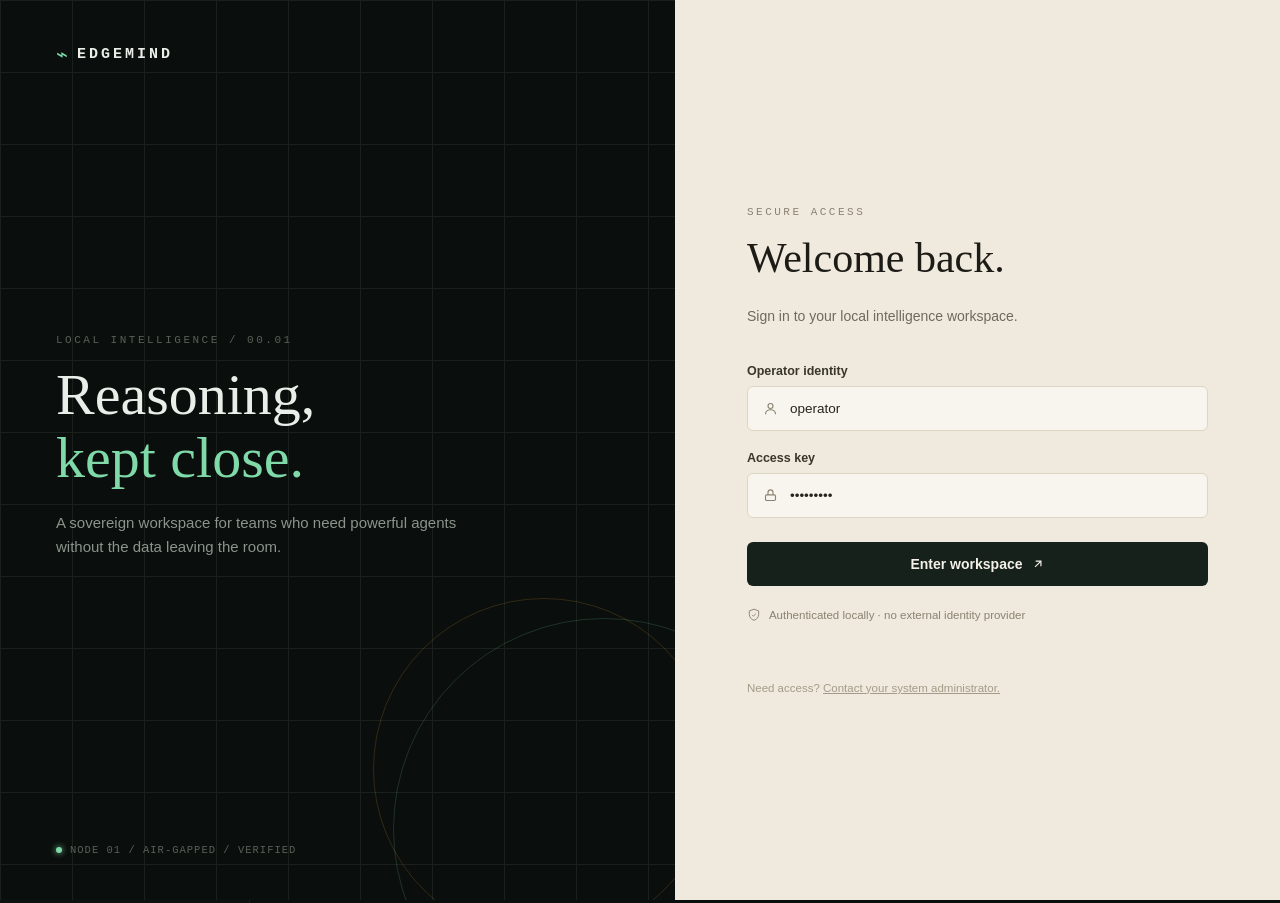
==== frontend/index.html @ 5781aacb "fix(ui): inject correct IDs and default password to fix login" ====
<!DOCTYPE html>
<html lang="en">
<head>
<meta charset="UTF-8" />
<meta name="viewport" content="width=device-width, initial-scale=1.0" />
<title>EdgeMind — Sovereign Agentic Workbench</title>
<style>
  :root{
    --bg:#0a0e0c;
    --bg-alt:#0d1210;
    --panel:#111713;
    --panel-2:#0e1310;
    --border:#212822;
    --border-soft:#1a201c;
    --text:#eaeee9;
    --text-dim:#8b958c;
    --text-faint:#586058;
    --accent:#7fd9a8;
    --accent-strong:#a8ecc4;
    --accent-wash:rgba(127,217,168,0.08);
    --accent-wash-2:rgba(127,217,168,0.14);
    --warn:#e3a53f;
    --warn-wash:rgba(227,165,63,0.10);
    --danger:#e0655a;
    --danger-wash:rgba(224,101,90,0.10);
    --radius:10px;
    --radius-sm:6px;
    --mono: ui-monospace, 'SF Mono', 'IBM Plex Mono', Menlo, Consolas, monospace;
    --serif: Georgia, 'Iowan Old Style', 'Palatino Linotype', serif;
    --sans: -apple-system, BlinkMacSystemFont, 'Segoe UI', Inter, Helvetica, Arial, sans-serif;
  }
  *{box-sizing:border-box;}
  html,body{margin:0;padding:0;background:var(--bg);color:var(--text);font-family:var(--sans);height:100%;}
  ::selection{background:var(--accent-wash-2);color:var(--accent-strong);}
  a{color:inherit;text-decoration:none;}
  button{font-family:inherit;cursor:pointer;}

  .app{display:flex;min-height:100vh;}

  /* ---------- SIDEBAR ---------- */
  .sidebar{
    width:250px;flex-shrink:0;background:var(--bg-alt);
    border-right:1px solid var(--border-soft);
    display:flex;flex-direction:column;
    padding:22px 16px;
  }
  .brand{display:flex;align-items:center;gap:9px;padding:2px 6px 22px;}
  .brand-mark{color:var(--accent);font-size:18px;line-height:1;}
  .brand-text{display:flex;flex-direction:column;}
  .brand-title{font-family:var(--mono);font-weight:600;letter-spacing:2.5px;font-size:13px;color:var(--text);}
  .brand-sub{font-family:var(--mono);font-size:9px;letter-spacing:1.5px;color:var(--text-faint);margin-top:2px;}

  .nav-group{margin-bottom:22px;}
  .nav-label{font-family:var(--mono);font-size:9.5px;letter-spacing:1.8px;color:var(--text-faint);padding:0 10px;margin-bottom:8px;}
  .nav-item{
    display:flex;align-items:center;gap:10px;padding:8px 10px;border-radius:var(--radius-sm);
    font-size:13px;color:var(--text-dim);margin-bottom:2px;border-left:2px solid transparent;
    transition:background .15s, color .15s;
  }
  .nav-item svg{width:15px;height:15px;flex-shrink:0;opacity:.85;}
  .nav-item:hover{background:var(--panel);color:var(--text);}
  .nav-item.active{background:var(--accent-wash);color:var(--accent-strong);border-left:2px solid var(--accent);}
  .nav-count{margin-left:auto;font-family:var(--mono);font-size:10px;color:var(--text-faint);background:var(--panel);padding:1px 6px;border-radius:8px;}
  .nav-item.active .nav-count{color:var(--accent);}

  .sidebar-spacer{flex:1;}

  .node-card{
    background:var(--panel);border:1px solid var(--border);border-radius:var(--radius);
    padding:12px;margin-bottom:12px;
  }
  .node-card-top{display:flex;align-items:center;justify-content:space-between;margin-bottom:6px;}
  .node-status{display:flex;align-items:center;gap:6px;font-family:var(--mono);font-size:9.5px;letter-spacing:1px;color:var(--text-dim);}
  .dot{width:6px;height:6px;border-radius:50%;background:var(--accent);box-shadow:0 0 6px var(--accent);}
  .verified-pill{font-family:var(--mono);font-size:9px;letter-spacing:1px;color:var(--accent);}
  .node-id{font-family:var(--mono);font-size:12.5px;color:var(--text);margin-bottom:2px;}
  .node-note{font-size:11px;color:var(--text-faint);}

  .user-row{display:flex;align-items:center;gap:9px;padding:6px 4px;}
  .avatar{width:28px;height:28px;border-radius:50%;background:var(--panel);border:1px solid var(--border);display:flex;align-items:center;justify-content:center;font-family:var(--mono);font-size:10.5px;color:var(--accent);flex-shrink:0;}
  .user-meta{display:flex;flex-direction:column;line-height:1.25;}
  .user-name{font-size:12.5px;color:var(--text);}
  .user-role{font-size:10.5px;color:var(--text-faint);}
  .signout{margin-left:auto;font-size:11px;color:var(--text-faint);}
  .signout:hover{color:var(--text-dim);}

  /* ---------- MAIN ---------- */
  .main{flex:1;min-width:0;display:flex;flex-direction:column;}
  .topbar{
    display:flex;align-items:center;justify-content:space-between;
    padding:16px 28px;border-bottom:1px solid var(--border-soft);
  }
  .breadcrumb{font-family:var(--mono);font-size:11px;letter-spacing:1.2px;color:var(--text-faint);}
  .breadcrumb b{color:var(--text-dim);font-weight:600;}
  .topbar-right{display:flex;align-items:center;gap:16px;}
  .pill{
    display:flex;align-items:center;gap:7px;padding:5px 11px;border-radius:20px;
    font-family:var(--mono);font-size:10.5px;letter-spacing:1px;
    background:var(--accent-wash);border:1px solid rgba(127,217,168,0.25);color:var(--accent);
  }
  .icon-btn{width:30px;height:30px;border-radius:50%;background:var(--panel);border:1px solid var(--border);display:flex;align-items:center;justify-content:center;color:var(--text-dim);}
  .icon-btn svg{width:14px;height:14px;}

  .content{padding:26px 28px 60px;flex:1;overflow-y:auto;}
  .page{display:none;}
  .page.active{display:block;animation:fadein .25s ease;}
  @keyframes fadein{from{opacity:0;transform:translateY(4px);}to{opacity:1;transform:none;}}

  .page-head{margin-bottom:22px;}
  .eyebrow{font-family:var(--mono);font-size:10px;letter-spacing:2px;color:var(--text-faint);margin-bottom:6px;}
  .page-title{font-family:var(--serif);font-size:30px;color:var(--text);font-weight:400;}
  .page-desc{color:var(--text-dim);font-size:13.5px;margin-top:6px;}

  /* Panels / cards */
  .panel{background:var(--panel);border:1px solid var(--border);border-radius:var(--radius);}
  .panel-head{display:flex;align-items:center;justify-content:between;justify-content:space-between;padding:16px 18px;border-bottom:1px solid var(--border-soft);}
  .panel-head .eyebrow{margin:0 0 3px;}
  .panel-title{font-size:14.5px;color:var(--text);font-weight:600;}
  .panel-body{padding:16px 18px;}
  .panel-action{font-family:var(--mono);font-size:10.5px;letter-spacing:.8px;color:var(--text-dim);display:flex;align-items:center;gap:5px;}
  .panel-action:hover{color:var(--accent);}

  .grid-2{display:grid;grid-template-columns:2.1fr 1fr;gap:18px;}
  .grid-3-workspace{display:grid;grid-template-columns:1fr 1fr;gap:18px;margin-top:18px;}
  .stack{display:flex;flex-direction:column;gap:18px;}

  .tag{
    font-family:var(--mono);font-size:9.5px;letter-spacing:.8px;padding:2px 7px;border-radius:4px;
    border:1px solid rgba(127,217,168,0.3);color:var(--accent);background:var(--accent-wash);
  }
  .tag.vision{border-color:rgba(227,165,63,0.35);color:var(--warn);background:var(--warn-wash);}
  .tag.muted{border-color:var(--border);color:var(--text-faint);background:transparent;}

  .row-item{display:flex;align-items:center;gap:12px;padding:11px 0;border-bottom:1px solid var(--border-soft);}
  .row-item:last-child{border-bottom:none;}
  .row-icon{width:32px;height:32px;border-radius:7px;background:var(--panel-2);border:1px solid var(--border);display:flex;align-items:center;justify-content:center;flex-shrink:0;color:var(--text-dim);}
  .row-icon svg{width:15px;height:15px;}
  .row-main{min-width:0;flex:1;}
  .row-title{font-size:13px;color:var(--text);}
  .row-sub{font-size:11px;color:var(--text-faint);margin-top:2px;}
  .row-right{display:flex;align-items:center;gap:10px;flex-shrink:0;}
  .link-arrow{color:var(--text-faint);font-size:11px;}

  .btn{
    display:inline-flex;align-items:center;gap:6px;padding:8px 14px;border-radius:var(--radius-sm);
    font-size:12.5px;border:1px solid var(--border);background:var(--panel-2);color:var(--text-dim);
  }
  .btn:hover{color:var(--text);border-color:#2c352f;}
  .btn.primary{background:var(--accent-wash);border-color:rgba(127,217,168,0.3);color:var(--accent);}
  .btn.primary:hover{background:var(--accent-wash-2);}
  .btn svg{width:13px;height:13px;}
  .btn-sm{padding:5px 9px;font-size:11px;}

  .table{width:100%;border-collapse:collapse;}
  .table th{
    text-align:left;font-family:var(--mono);font-size:9.5px;letter-spacing:1px;color:var(--text-faint);
    padding:0 12px 10px;font-weight:500;border-bottom:1px solid var(--border-soft);
  }
  .table td{padding:12px;font-size:12.5px;color:var(--text-dim);border-bottom:1px solid var(--border-soft);}
  .table tr:last-child td{border-bottom:none;}
  .table tr:hover td{background:var(--panel-2);}
  .mono{font-family:var(--mono);}
  .col-strong{color:var(--text);}

  .status-dot-row{display:flex;align-items:center;gap:6px;}
  .status-dot-row .dot{width:5px;height:5px;}
  .status-dot-row.warn .dot{background:var(--warn);box-shadow:0 0 5px var(--warn);}
  .status-dot-row.idle .dot{background:var(--text-faint);box-shadow:none;}

  .check{color:var(--accent);}
  .cross{color:var(--text-faint);}

  .metric-ring{position:relative;width:64px;height:64px;flex-shrink:0;}
  .metric-ring svg{transform:rotate(-90deg);}
  .metric-ring-label{position:absolute;inset:0;display:flex;flex-direction:column;align-items:center;justify-content:center;font-family:var(--mono);font-size:14px;color:var(--accent);}
  .metric-ring-label span{font-size:8px;color:var(--text-faint);}

  .bar{height:5px;border-radius:4px;background:var(--panel-2);overflow:hidden;flex:1;}
  .bar > div{height:100%;border-radius:4px;}
  .bar.green > div{background:var(--accent);}
  .bar.amber > div{background:var(--warn);}
  .meter-row{display:flex;align-items:center;gap:10px;font-family:var(--mono);font-size:10.5px;color:var(--text-faint);margin-bottom:9px;}
  .meter-row .bar{margin:0 4px;}
  .meter-val{width:32px;text-align:right;color:var(--text-dim);}

  .flag-box{
    display:flex;align-items:center;justify-content:space-between;background:var(--warn-wash);
    border:1px solid rgba(227,165,63,0.25);border-radius:var(--radius-sm);padding:11px 14px;margin-top:12px;
  }
  .flag-box .flag-dot{width:7px;height:7px;border-radius:50%;background:var(--warn);flex-shrink:0;}
  .flag-title{font-size:12.5px;color:var(--text);font-weight:600;}
  .flag-sub{font-size:11px;color:var(--text-faint);margin-top:2px;}

  .foot-note{display:flex;align-items:center;gap:16px;padding:12px 18px;border-top:1px solid var(--border-soft);font-family:var(--mono);font-size:10px;letter-spacing:.6px;color:var(--text-faint);}
  .foot-note .dot{width:5px;height:5px;}

  /* Tabs (Node settings) */
  .tabs{display:flex;gap:4px;background:var(--panel-2);border:1px solid var(--border);border-radius:var(--radius-sm);padding:4px;width:fit-content;margin-bottom:20px;}
  .tab-btn{padding:7px 16px;border-radius:5px;font-size:12px;color:var(--text-faint);border:none;background:transparent;font-family:var(--mono);letter-spacing:.5px;}
  .tab-btn.active{background:var(--panel);color:var(--accent);}
  .tab-panel{display:none;}
  .tab-panel.active{display:block;animation:fadein .2s ease;}

  .role-grid{display:grid;grid-template-columns:140px repeat(5,1fr);gap:0;}
  .role-grid .rh{font-family:var(--mono);font-size:9.5px;letter-spacing:1px;color:var(--text-faint);padding:10px 8px;border-bottom:1px solid var(--border-soft);}
  .role-grid .rc{padding:10px 8px;border-bottom:1px solid var(--border-soft);display:flex;align-items:center;font-size:12px;color:var(--text-dim);}
  .role-grid .rc.center{justify-content:center;}
  .role-name{color:var(--text);font-weight:600;font-size:12.5px;}
  .role-desc{font-size:10.5px;color:var(--text-faint);margin-top:2px;}

  .empty{text-align:center;padding:40px 20px;color:var(--text-faint);}
  .empty svg{width:26px;height:26px;margin-bottom:10px;opacity:.5;}
  .empty-title{font-size:13px;color:var(--text-dim);margin-bottom:4px;}
  .empty-sub{font-size:11.5px;}

  .search-box{display:flex;align-items:center;gap:8px;background:var(--panel-2);border:1px solid var(--border);border-radius:var(--radius-sm);padding:7px 11px;width:240px;}
  .search-box input{background:transparent;border:none;outline:none;color:var(--text);font-size:12px;width:100%;}
  .search-box input::placeholder{color:var(--text-faint);}
  .search-box svg{width:13px;height:13px;color:var(--text-faint);flex-shrink:0;}

  .head-actions{display:flex;align-items:center;gap:10px;}

  .chain-link{width:1px;height:14px;background:var(--border);margin:0 0 0 15px;}

  @media (max-width: 980px){
    .sidebar{display:none;}
    .grid-2{grid-template-columns:1fr;}
    .grid-3-workspace{grid-template-columns:1fr;}
    .role-grid{grid-template-columns:100px repeat(5,minmax(60px,1fr));font-size:10px;}
  }

  /* ================= LOGIN ================= */
  #login{
    position:fixed;inset:0;display:flex;z-index:100;
    background:var(--bg);
  }
  .login-left{
    flex:1.05;position:relative;overflow:hidden;
    background:
      linear-gradient(var(--border-soft) 1px, transparent 1px) 0 0/72px 72px,
      linear-gradient(90deg, var(--border-soft) 1px, transparent 1px) 0 0/72px 72px,
      var(--bg);
    display:flex;flex-direction:column;justify-content:space-between;
    padding:44px 56px;
  }
  .login-left::before{
    content:'';position:absolute;right:-140px;bottom:-140px;width:420px;height:420px;
    border:1px solid rgba(127,217,168,0.18);border-radius:50%;
  }
  .login-left::after{
    content:'';position:absolute;right:-40px;bottom:-40px;width:340px;height:340px;
    border:1px solid rgba(227,165,63,0.18);border-radius:50%;
  }
  .login-brand{display:flex;align-items:center;gap:9px;position:relative;z-index:1;}
  .login-brand .brand-mark{font-size:20px;}
  .login-brand .brand-title{font-size:15px;letter-spacing:3px;}

  .login-copy{position:relative;z-index:1;max-width:560px;}
  .login-eyebrow{font-family:var(--mono);font-size:11px;letter-spacing:2.5px;color:var(--text-faint);margin-bottom:18px;}
  .login-headline{font-family:var(--serif);font-size:58px;line-height:1.08;color:var(--text);font-weight:400;margin:0 0 22px;}
  .login-headline .accent-line{color:var(--accent);display:block;}
  .login-sub{font-size:15px;line-height:1.6;color:var(--text-dim);max-width:420px;}

  .login-foot{display:flex;align-items:center;gap:8px;font-family:var(--mono);font-size:10.5px;letter-spacing:1px;color:var(--text-faint);position:relative;z-index:1;}

  .login-right{
    flex:0.86;background:#efe9de;color:#26241e;display:flex;flex-direction:column;
    justify-content:center;padding:56px 72px;
  }
  .login-right .login-eyebrow{color:#8a8372;}
  .login-right .login-headline{color:#1c1b16;font-size:42px;margin-bottom:10px;}
  .login-right .login-sub{color:#6f6a5c;margin-bottom:36px;font-size:14px;}

  .field-label{font-size:12.5px;font-weight:600;color:#3a3729;margin-bottom:8px;}
  .field-wrap{display:flex;align-items:center;gap:10px;background:#f8f5ee;border:1px solid #ddd6c4;border-radius:6px;padding:13px 15px;margin-bottom:20px;}
  .field-wrap svg{width:15px;height:15px;color:#8a8372;flex-shrink:0;}
  .field-wrap input{border:none;background:transparent;outline:none;font-size:13.5px;color:#26241e;width:100%;font-family:var(--sans);}
  .field-wrap input::placeholder{color:#a39c88;}

  .login-btn{
    width:100%;padding:14px;border-radius:6px;background:#16211b;color:#f4f1e9;border:none;
    font-size:14px;font-weight:600;display:flex;align-items:center;justify-content:center;gap:8px;
    margin-top:4px;
  }
  .login-btn:hover{background:#1c2b22;}
  .login-btn svg{width:14px;height:14px;}

  .login-note{display:flex;align-items:center;gap:8px;font-size:11.5px;color:#8a8372;margin-top:22px;}
  .login-note svg{width:14px;height:14px;color:#8a8372;flex-shrink:0;}
  .login-help{font-size:11.5px;color:#a39c88;margin-top:60px;}
  .login-help a{text-decoration:underline;}

  @media (max-width: 900px){
    #login{flex-direction:column;overflow-y:auto;}
    .login-left,.login-right{flex:none;padding:32px 26px;}
    .login-headline{font-size:38px;}
    .login-right .login-headline{font-size:30px;}
  }
</style>
</head>
<body>

<!-- ================= LOGIN SCREEN ================= -->
<div id="login">
  <div class="login-left">
    <div class="login-brand">
      <span class="brand-mark">⌁</span>
      <div class="brand-title" style="font-family:var(--mono);font-weight:600;">EDGEMIND</div>
    </div>
    <div class="login-copy">
      <div class="login-eyebrow">LOCAL INTELLIGENCE / 00.01</div>
      <h1 class="login-headline">Reasoning,<span class="accent-line">kept close.</span></h1>
      <p class="login-sub">A sovereign workspace for teams who need powerful agents without the data leaving the room.</p>
    </div>
    <div class="login-foot"><span class="dot"></span>NODE 01 / AIR-GAPPED / VERIFIED</div>
  </div>

  <div class="login-right">
    <div class="login-eyebrow">SECURE ACCESS</div>
    <h1 class="login-headline">Welcome back.</h1>
    <p class="login-sub">Sign in to your local intelligence workspace.</p>

    <div class="field-label">Operator identity</div>
    <div class="field-wrap">
      <svg viewBox="0 0 24 24" fill="none" stroke="currentColor" stroke-width="1.8"><circle cx="12" cy="8" r="4"/><path d="M4 21c0-4 3.6-7 8-7s8 3 8 7"/></svg>
      <input id="login-username" value="operator" />
    </div>

    <div class="field-label">Access key</div>
    <div class="field-wrap">
      <svg viewBox="0 0 24 24" fill="none" stroke="currentColor" stroke-width="1.8"><rect x="4" y="11" width="16" height="9" rx="2"/><path d="M8 11V7a4 4 0 0 1 8 0v4"/></svg>
      <input type="password" id="login-password" value="kavach123" />
    </div>

    <button class="login-btn" id="enter-workspace-btn">Enter workspace <svg viewBox="0 0 24 24" fill="none" stroke="currentColor" stroke-width="2"><path d="M7 17 17 7M8 7h9v9"/></svg></button>

    <div class="login-note">
      <svg viewBox="0 0 24 24" fill="none" stroke="currentColor" stroke-width="1.6"><path d="M12 2 4 5v6c0 5 3.4 8.7 8 10 4.6-1.3 8-5 8-10V5l-8-3z"/><path d="m9 12 2 2 4-4"/></svg>
      Authenticated locally · no external identity provider
    </div>
    <div class="login-help">Need access? <a href="#">Contact your system administrator.</a></div>
  </div>
</div>

<div class="app">

  <!-- ================= SIDEBAR ================= -->
  <aside class="sidebar">
    <div class="brand">
      <span class="brand-mark">⌁</span>
      <div class="brand-text">
        <div class="brand-title">EDGEMIND</div>
        <div class="brand-sub">CONTROL CENTER</div>
      </div>
    </div>

    <div class="nav-group">
      <div class="nav-label">WORKSPACE</div>
      <div class="nav-item active" data-page="workspace">
        <svg viewBox="0 0 24 24" fill="none" stroke="currentColor" stroke-width="1.6"><path d="M13 2 3 14h8l-1 8 10-12h-8l1-8z"/></svg>
        Agent workspace
      </div>
      <div class="nav-item" data-page="knowledge">
        <svg viewBox="0 0 24 24" fill="none" stroke="currentColor" stroke-width="1.6"><path d="M4 19.5A2.5 2.5 0 0 1 6.5 17H20"/><path d="M6.5 2H20v20H6.5A2.5 2.5 0 0 1 4 19.5v-15A2.5 2.5 0 0 1 6.5 2z"/></svg>
        Knowledge library <span class="nav-count">12</span>
      </div>
      <div class="nav-item" data-page="artifacts">
        <svg viewBox="0 0 24 24" fill="none" stroke="currentColor" stroke-width="1.6"><path d="M14 2H6a2 2 0 0 0-2 2v16a2 2 0 0 0 2 2h12a2 2 0 0 0 2-2V8z"/><path d="M14 2v6h6"/></svg>
        Artifacts <span class="nav-count">3</span>
      </div>
    </div>

    <div class="nav-group">
      <div class="nav-label">SYSTEM</div>
      <div class="nav-item" data-page="audit">
        <svg viewBox="0 0 24 24" fill="none" stroke="currentColor" stroke-width="1.6"><path d="M3 12h4l2-7 4 14 2-7h6"/></svg>
        Audit trail
      </div>
      <div class="nav-item" data-page="settings">
        <svg viewBox="0 0 24 24" fill="none" stroke="currentColor" stroke-width="1.6"><circle cx="12" cy="12" r="3"/><path d="M19.4 15a1.7 1.7 0 0 0 .3 1.9l.1.1a2 2 0 1 1-2.8 2.8l-.1-.1a1.7 1.7 0 0 0-1.9-.3 1.7 1.7 0 0 0-1 1.6V21a2 2 0 1 1-4 0v-.1a1.7 1.7 0 0 0-1-1.6 1.7 1.7 0 0 0-1.9.3l-.1.1a2 2 0 1 1-2.8-2.8l.1-.1a1.7 1.7 0 0 0 .3-1.9 1.7 1.7 0 0 0-1.6-1H3a2 2 0 1 1 0-4h.1a1.7 1.7 0 0 0 1.6-1 1.7 1.7 0 0 0-.3-1.9l-.1-.1a2 2 0 1 1 2.8-2.8l.1.1a1.7 1.7 0 0 0 1.9.3H9a1.7 1.7 0 0 0 1-1.6V3a2 2 0 1 1 4 0v.1a1.7 1.7 0 0 0 1 1.6 1.7 1.7 0 0 0 1.9-.3l.1-.1a2 2 0 1 1 2.8 2.8l-.1.1a1.7 1.7 0 0 0-.3 1.9V9a1.7 1.7 0 0 0 1.6 1H21a2 2 0 1 1 0 4h-.1a1.7 1.7 0 0 0-1.6 1z"/></svg>
        Node settings
      </div>
    </div>

    <div class="sidebar-spacer"></div>

    <div class="node-card">
      <div class="node-card-top">
        <div class="node-status"><span class="dot"></span>LOCAL NODE</div>
        <span class="verified-pill">VERIFIED</span>
      </div>
      <div class="node-id">edgemind-node-01</div>
      <div class="node-note">All systems operational</div>
    </div>

    <div class="user-row">
      <div class="avatar">AR</div>
      <div class="user-meta">
        <div class="user-name">Alex Rivera</div>
        <div class="user-role">Administrator</div>
      </div>
      <a class="signout">Sign out</a>
    </div>
  </aside>

  <!-- ================= MAIN ================= -->
  <main class="main">
    <div class="topbar">
      <div class="breadcrumb">EDGEMIND / <b id="crumb">AGENT WORKSPACE</b></div>
      <div class="topbar-right">
        <div class="pill"><span class="dot"></span>SOVEREIGN NODE ONLINE</div>
        <div class="icon-btn"><svg viewBox="0 0 24 24" fill="none" stroke="currentColor" stroke-width="1.6"><path d="M3 12h4l2 8 4-16 2 8h6"/></svg></div>
      </div>
    </div>

    <div class="content">

      <!-- ============ PAGE: AGENT WORKSPACE ============ -->
      <section class="page active" id="page-workspace">
        <div class="page-head">
          <div class="eyebrow">TUESDAY / 14 MAY 2024</div>
          <div class="page-title">Good morning, Alex.</div>
          <div class="page-desc">Your local agent is ready. What should we work through?</div>
        </div>

        <div class="grid-2">
          <!-- LEFT: task + evidence + deliverables -->
          <div class="stack">
            <div class="panel">
              <div class="panel-head">
                <div>
                  <div class="eyebrow">CURRENT TASK / #EM-0248</div>
                  <div class="panel-title">Inspection report review</div>
                </div>
                <span class="tag">IN PROGRESS</span>
              </div>
              <div class="panel-body">
                <div style="display:flex;gap:10px;margin-bottom:14px;">
                  <div class="avatar">AR</div>
                  <div>
                    <div style="font-size:11px;color:var(--text-faint);margin-bottom:4px;">YOU · 09:40</div>
                    <div style="font-size:13.5px;color:var(--text-dim);line-height:1.5;">Review the scanned inspection report against the valve pressure limits in the SOP, then draft an approval note.</div>
                  </div>
                </div>
                <div style="display:flex;gap:10px;">
                  <div style="width:2px;background:var(--accent-wash-2);border-radius:2px;"></div>
                  <div style="flex:1;">
                    <div style="font-family:var(--mono);font-size:10px;letter-spacing:.5px;color:var(--text-faint);margin-bottom:6px;">EDGEMIND · 09:41 &nbsp; MISTRAL-7B / LOCAL</div>
                    <div style="font-size:13.5px;line-height:1.6;color:var(--text);">
                      I found one finding that needs attention. Valve V-204 is recorded at <b style="color:var(--warn);">18.4 bar</b>, above the SOP limit of <b style="color:var(--warn);">16 bar</b>. I'm preparing a flagged approval note with the relevant evidence attached.
                    </div>
                    <div class="flag-box">
                      <div style="display:flex;align-items:center;gap:10px;">
                        <span class="flag-dot"></span>
                        <div>
                          <div class="flag-title">Threshold exceeded</div>
                          <div class="flag-sub">V-204 · +2.4 bar over limit · high confidence</div>
                        </div>
                      </div>
                      <span class="link-arrow">Inspect ↗</span>
                    </div>
                  </div>
                </div>
              </div>
              <div class="foot-note" style="border-top:1px solid var(--border-soft);">
                <span style="color:var(--text-faint);">📎</span>
                <span style="flex:1;">Ask EdgeMind to continue this task…</span>
                <span style="color:var(--accent);">➤</span>
              </div>
            </div>

            <div class="grid-3-workspace" style="margin-top:0;">
              <div class="panel">
                <div class="panel-head">
                  <div>
                    <div class="eyebrow">EVIDENCE / RAG + VISION</div>
                    <div class="panel-title">Source citations <span style="color:var(--text-faint);font-weight:400;">4</span></div>
                  </div>
                  <span class="panel-action">+ Add source</span>
                </div>
                <div class="panel-body" style="padding-top:6px;">
                  <div class="row-item">
                    <div class="row-icon"><svg viewBox="0 0 24 24" fill="none" stroke="currentColor" stroke-width="1.6"><path d="M14 2H6a2 2 0 0 0-2 2v16a2 2 0 0 0 2 2h12a2 2 0 0 0 2-2V8z"/></svg></div>
                    <div class="row-main">
                      <div class="row-title">SOP-VALVE-042</div>
                      <div class="row-sub">Pressure limits &amp; inspection</div>
                    </div>
                    <div class="row-right"><span class="tag">RAG</span><span class="link-arrow">p.14 · 98%↗</span></div>
                  </div>
                  <div class="row-item">
                    <div class="row-icon"><svg viewBox="0 0 24 24" fill="none" stroke="currentColor" stroke-width="1.6"><path d="M14 2H6a2 2 0 0 0-2 2v16a2 2 0 0 0 2 2h12a2 2 0 0 0 2-2V8z"/></svg></div>
                    <div class="row-main">
                      <div class="row-title">INSPECT-2024-118</div>
                      <div class="row-sub">Scanned inspection report</div>
                    </div>
                    <div class="row-right"><span class="tag vision">VISION</span><span class="link-arrow">p.03 · OCR 94%↗</span></div>
                  </div>
                  <div class="row-item">
                    <div class="row-icon"><svg viewBox="0 0 24 24" fill="none" stroke="currentColor" stroke-width="1.6"><path d="M14 2H6a2 2 0 0 0-2 2v16a2 2 0 0 0 2 2h12a2 2 0 0 0 2-2V8z"/></svg></div>
                    <div class="row-main">
                      <div class="row-title">P&amp;ID-UNIT-07</div>
                      <div class="row-sub">Unit 07 process drawing</div>
                    </div>
                    <div class="row-right"><span class="tag vision">VISION</span><span class="link-arrow">sheet A-02↗</span></div>
                  </div>
                </div>
              </div>

              <div class="panel">
                <div class="panel-head">
                  <div>
                    <div class="eyebrow">DELIVERABLES</div>
                    <div class="panel-title">Artifacts <span style="color:var(--text-faint);font-weight:400;">1</span></div>
                  </div>
                  <span class="panel-action">View all</span>
                </div>
                <div class="panel-body" style="padding-top:12px;">
                  <div class="row-item" style="border:none;">
                    <div class="row-icon" style="color:var(--warn);"><svg viewBox="0 0 24 24" fill="none" stroke="currentColor" stroke-width="1.6"><path d="M14 2H6a2 2 0 0 0-2 2v16a2 2 0 0 0 2 2h12a2 2 0 0 0 2-2V8z"/><path d="M14 2v6h6"/></svg></div>
                    <div class="row-main">
                      <div class="row-title">inspection-approval-note.docx</div>
                      <div class="row-sub">DOCX · 248 KB · hash verified</div>
                    </div>
                    <div class="icon-btn"><svg viewBox="0 0 24 24" fill="none" stroke="currentColor" stroke-width="1.6"><path d="M12 3v13m0 0-4-4m4 4 4-4M5 21h14"/></svg></div>
                  </div>
                </div>
              </div>
            </div>
          </div>

          <!-- RIGHT: live trace + sovereignty + validation -->
          <div class="stack">
            <div class="panel">
              <div class="panel-head">
                <div>
                  <div class="eyebrow">LIVE EXECUTION</div>
                  <div class="panel-title">Agent trace</div>
                </div>
                <span class="pill" style="padding:3px 9px;">LIVE</span>
              </div>
              <div class="panel-body" id="trace-list"></div>
              <div class="foot-note" style="border-top:none;padding-top:0;">
                <span class="panel-action">View full trace ↗</span>
              </div>
            </div>

            <div class="panel">
              <div class="panel-head">
                <div>
                  <div class="eyebrow">SOVEREIGNTY STATUS</div>
                  <div class="panel-title">Local &amp; protected</div>
                </div>
                <svg viewBox="0 0 24 24" width="16" height="16" fill="none" stroke="var(--accent)" stroke-width="1.6"><path d="M12 2 4 5v6c0 5 3.4 8.7 8 10 4.6-1.3 8-5 8-10V5l-8-3z"/><path d="m9 12 2 2 4-4"/></svg>
              </div>
              <div class="panel-body">
                <div style="display:flex;align-items:center;gap:14px;margin-bottom:16px;">
                  <div class="metric-ring">
                    <svg width="64" height="64">
                      <circle cx="32" cy="32" r="27" stroke="var(--panel-2)" stroke-width="5" fill="none"/>
                      <circle cx="32" cy="32" r="27" stroke="var(--accent)" stroke-width="5" fill="none" stroke-dasharray="169.6" stroke-dashoffset="0" stroke-linecap="round"/>
                    </svg>
                    <div class="metric-ring-label">100<span>%</span></div>
                  </div>
                  <div>
                    <div style="font-size:13px;color:var(--text);font-weight:600;">No egress detected</div>
                    <div style="font-size:11px;color:var(--text-faint);">Last verified just now</div>
                  </div>
                </div>
                <div class="meter-row"><span style="width:56px;">CPU/RAM</span><div class="bar green"><div style="width:42%;"></div></div><span class="meter-val">42%</span></div>
                <div class="meter-row"><span style="width:56px;">VRAM</span><div class="bar amber"><div style="width:68%;"></div></div><span class="meter-val">68%</span></div>
              </div>
              <div class="foot-note">
                <span><span class="dot"></span> Firewall enforced</span>
                <span><span class="dot"></span> Model verified</span>
              </div>
            </div>

            <div class="panel">
              <div class="panel-head">
                <div>
                  <div class="eyebrow">VALIDATION ENGINE</div>
                  <div class="panel-title">Grounding report</div>
                </div>
                <span class="tag">96% SCORE</span>
              </div>
              <div class="panel-body">
                <div class="row-item"><div class="row-main row-title" style="display:flex;justify-content:space-between;">Schema check <span class="check">✓ pass</span></div></div>
                <div class="row-item"><div class="row-main row-title" style="display:flex;justify-content:space-between;">Calculation re-check <span class="check">✓ pass</span></div></div>
                <div class="row-item"><div class="row-main row-title" style="display:flex;justify-content:space-between;">Citation grounding <span class="check">✓ pass</span></div></div>
                <div class="row-item" style="border-bottom:none;"><div class="row-main row-title" style="display:flex;justify-content:space-between;">Retry count <span style="color:var(--text-faint);">0 / 3</span></div></div>
              </div>
            </div>
          </div>
        </div>
      </section>

      <!-- ============ PAGE: KNOWLEDGE LIBRARY ============ -->
      <section class="page" id="page-knowledge">
        <div class="page-head" style="display:flex;justify-content:space-between;align-items:flex-end;">
          <div>
            <div class="eyebrow">RAG INDEX / 12 DOCUMENTS</div>
            <div class="page-title">Knowledge library</div>
            <div class="page-desc">SOPs, inspection reports, and drawings indexed for retrieval — every version tracked, nothing leaves this node.</div>
          </div>
          <div class="head-actions">
            <div class="search-box"><svg viewBox="0 0 24 24" fill="none" stroke="currentColor" stroke-width="1.8"><circle cx="11" cy="11" r="7"/><path d="m21 21-4.3-4.3"/></svg><input placeholder="Search documents…"/></div>
            <button class="btn primary"><svg viewBox="0 0 24 24" fill="none" stroke="currentColor" stroke-width="1.8"><path d="M12 3v13m0 0-4-4m4 4 4-4M5 21h14"/></svg>Upload</button>
          </div>
        </div>

        <div class="panel">
          <div class="panel-body" id="knowledge-list" style="padding-top:6px;"></div>
        </div>
      </section>

      <!-- ============ PAGE: ARTIFACTS ============ -->
      <section class="page" id="page-artifacts">
        <div class="page-head">
          <div class="eyebrow">DELIVERABLES / 3 ARTIFACTS</div>
          <div class="page-title">Artifacts</div>
          <div class="page-desc">Generated files with hash-stamped integrity, ready for download or review.</div>
        </div>
        <div class="panel">
          <div class="panel-body" id="artifacts-list" style="padding-top:6px;"></div>
        </div>
      </section>

      <!-- ============ PAGE: AUDIT TRAIL ============ -->
      <section class="page" id="page-audit">
        <div class="page-head" style="display:flex;justify-content:space-between;align-items:flex-end;">
          <div>
            <div class="eyebrow">HASH-CHAINED LOG</div>
            <div class="page-title">Audit trail</div>
            <div class="page-desc">Every model call, tool call, file access, and approval — chained and verifiable.</div>
          </div>
          <span class="tag">CHAIN VERIFIED</span>
        </div>
        <div class="panel">
          <table class="table" id="audit-table">
            <thead><tr><th>TIME</th><th>ACTOR</th><th>EVENT</th><th>DETAIL</th><th>HASH</th><th></th></tr></thead>
            <tbody id="audit-body"></tbody>
          </table>
        </div>
      </section>

      <!-- ============ PAGE: NODE SETTINGS ============ -->
      <section class="page" id="page-settings">
        <div class="page-head">
          <div class="eyebrow">SYSTEM CONFIGURATION</div>
          <div class="page-title">Node settings</div>
          <div class="page-desc">Model registry, access control, and sovereignty enforcement for edgemind-node-01.</div>
        </div>

        <div class="tabs">
          <button class="tab-btn active" data-tab="registry">Model registry</button>
          <button class="tab-btn" data-tab="rbac">Security &amp; RBAC</button>
          <button class="tab-btn" data-tab="sovereignty">Sovereignty</button>
        </div>

        <div class="tab-panel active" id="tab-registry">
          <div class="panel">
            <table class="table">
              <thead><tr><th>MODEL</th><th>MODALITY</th><th>VRAM</th><th>QUANT</th><th>STATUS</th><th>HASH</th></tr></thead>
              <tbody id="registry-body"></tbody>
            </table>
          </div>
        </div>

        <div class="tab-panel" id="tab-rbac">
          <div class="panel">
            <div class="panel-body">
              <div class="role-grid">
                <div class="rh"></div><div class="rh" style="text-align:center;">VIEW</div><div class="rh" style="text-align:center;">EXECUTE TOOLS</div><div class="rh" style="text-align:center;">GENERATE ARTIFACTS</div><div class="rh" style="text-align:center;">APPROVE</div><div class="rh" style="text-align:center;">ADMIN</div>
                <div id="rbac-rows"></div>
              </div>
            </div>
          </div>
        </div>

        <div class="tab-panel" id="tab-sovereignty">
          <div class="grid-2">
            <div class="stack">
              <div class="panel">
                <div class="panel-head"><div><div class="eyebrow">NETWORK</div><div class="panel-title">Egress firewall</div></div><span class="tag">DEFAULT-DENY</span></div>
                <div class="panel-body">
                  <div class="row-item"><div class="row-main row-title" style="display:flex;justify-content:space-between;">iptables default-deny egress <span class="check">✓ enforced</span></div></div>
                  <div class="row-item"><div class="row-main row-title" style="display:flex;justify-content:space-between;">Live packet monitor (tcpdump) <span class="check">✓ running</span></div></div>
                  <div class="row-item" style="border-bottom:none;"><div class="row-main row-title" style="display:flex;justify-content:space-between;">External requests (24h) <span style="color:var(--text-dim);">0 blocked / 0 attempted</span></div></div>
                </div>
              </div>
              <div class="panel">
                <div class="panel-head"><div><div class="eyebrow">STORAGE</div><div class="panel-title">Encryption at rest</div></div></div>
                <div class="panel-body">
                  <div class="row-item"><div class="row-main row-title" style="display:flex;justify-content:space-between;">Documents &amp; artifacts (MinIO) <span class="check">✓ AES-256</span></div></div>
                  <div class="row-item" style="border-bottom:none;"><div class="row-main row-title" style="display:flex;justify-content:space-between;">Key storage <span style="color:var(--text-dim);">local, node-bound</span></div></div>
                </div>
              </div>
            </div>
            <div class="panel">
              <div class="panel-head"><div><div class="eyebrow">MODEL INTEGRITY</div><div class="panel-title">Signed manifest checks</div></div></div>
              <div class="panel-body" id="model-hash-list"></div>
            </div>
          </div>
        </div>
      </section>

    </div>
  </main>
</div>

<script src='app.js'></script>
</body>
</html>
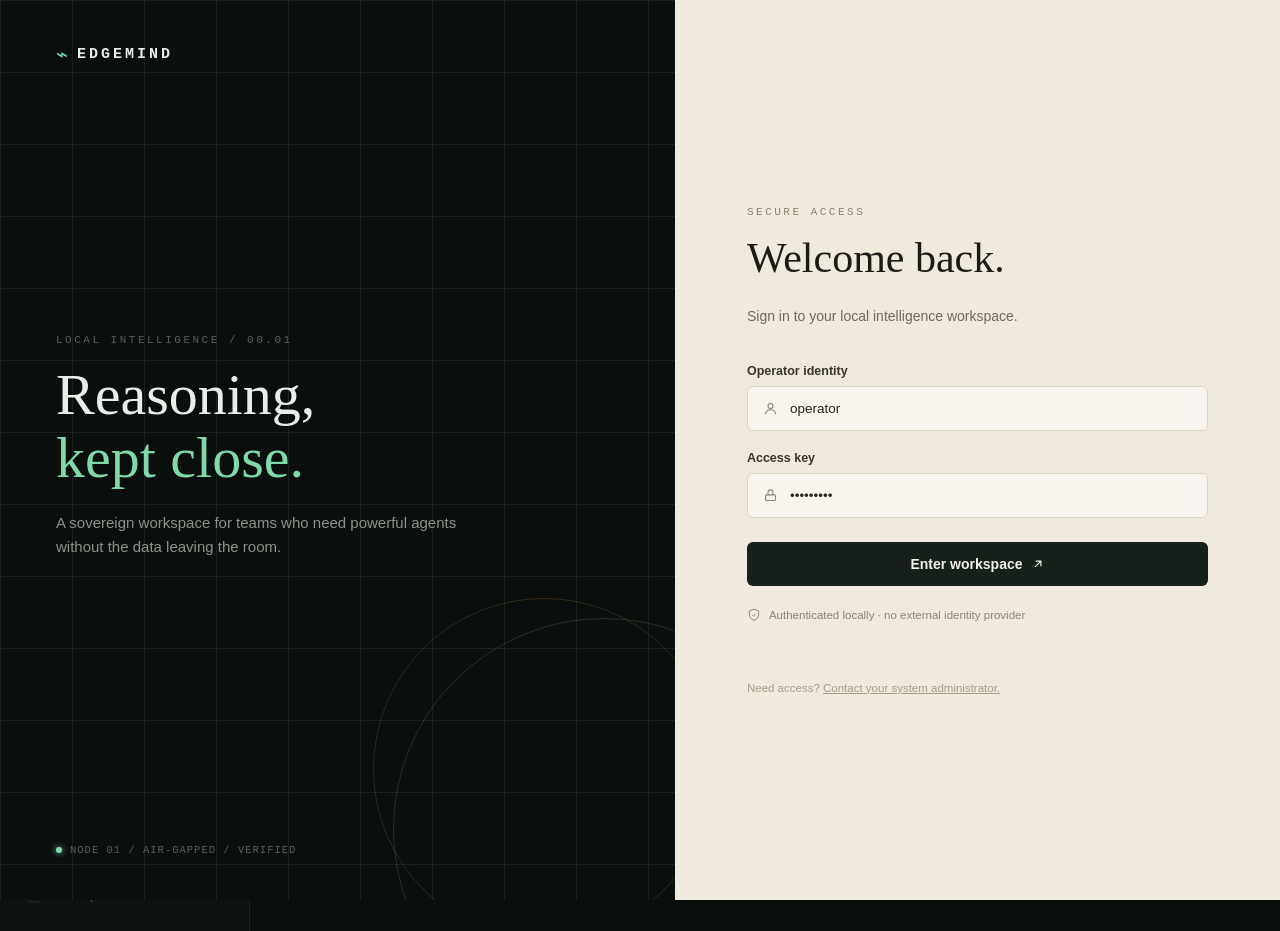
==== commit 797229b8: "feat(ui): complete real backend integration for workspace, knowledge library, artifacts, and audit" ====
--- a/frontend/index.html
+++ b/frontend/index.html
@@ -55,7 +55,7 @@
   .nav-item{
     display:flex;align-items:center;gap:10px;padding:8px 10px;border-radius:var(--radius-sm);
     font-size:13px;color:var(--text-dim);margin-bottom:2px;border-left:2px solid transparent;
-    transition:background .15s, color .15s;
+    transition:background .15s, color .15s;cursor:pointer;
   }
   .nav-item svg{width:15px;height:15px;flex-shrink:0;opacity:.85;}
   .nav-item:hover{background:var(--panel);color:var(--text);}
@@ -81,7 +81,7 @@
   .user-meta{display:flex;flex-direction:column;line-height:1.25;}
   .user-name{font-size:12.5px;color:var(--text);}
   .user-role{font-size:10.5px;color:var(--text-faint);}
-  .signout{margin-left:auto;font-size:11px;color:var(--text-faint);}
+  .signout{margin-left:auto;font-size:11px;color:var(--text-faint);cursor:pointer;}
   .signout:hover{color:var(--text-dim);}
 
   /* ---------- MAIN ---------- */
@@ -98,7 +98,8 @@
     font-family:var(--mono);font-size:10.5px;letter-spacing:1px;
     background:var(--accent-wash);border:1px solid rgba(127,217,168,0.25);color:var(--accent);
   }
-  .icon-btn{width:30px;height:30px;border-radius:50%;background:var(--panel);border:1px solid var(--border);display:flex;align-items:center;justify-content:center;color:var(--text-dim);}
+  .icon-btn{width:30px;height:30px;border-radius:50%;background:var(--panel);border:1px solid var(--border);display:flex;align-items:center;justify-content:center;color:var(--text-dim);cursor:pointer;transition:all .15s;}
+  .icon-btn:hover{color:var(--text);border-color:var(--accent);}
   .icon-btn svg{width:14px;height:14px;}
 
   .content{padding:26px 28px 60px;flex:1;overflow-y:auto;}
@@ -112,12 +113,12 @@
   .page-desc{color:var(--text-dim);font-size:13.5px;margin-top:6px;}
 
   /* Panels / cards */
-  .panel{background:var(--panel);border:1px solid var(--border);border-radius:var(--radius);}
-  .panel-head{display:flex;align-items:center;justify-content:between;justify-content:space-between;padding:16px 18px;border-bottom:1px solid var(--border-soft);}
+  .panel{background:var(--panel);border:1px solid var(--border);border-radius:var(--radius);overflow:hidden;}
+  .panel-head{display:flex;align-items:center;justify-content:space-between;padding:16px 18px;border-bottom:1px solid var(--border-soft);}
   .panel-head .eyebrow{margin:0 0 3px;}
   .panel-title{font-size:14.5px;color:var(--text);font-weight:600;}
   .panel-body{padding:16px 18px;}
-  .panel-action{font-family:var(--mono);font-size:10.5px;letter-spacing:.8px;color:var(--text-dim);display:flex;align-items:center;gap:5px;}
+  .panel-action{font-family:var(--mono);font-size:10.5px;letter-spacing:.8px;color:var(--text-dim);display:flex;align-items:center;gap:5px;cursor:pointer;}
   .panel-action:hover{color:var(--accent);}
 
   .grid-2{display:grid;grid-template-columns:2.1fr 1fr;gap:18px;}
@@ -130,6 +131,7 @@
   }
   .tag.vision{border-color:rgba(227,165,63,0.35);color:var(--warn);background:var(--warn-wash);}
   .tag.muted{border-color:var(--border);color:var(--text-faint);background:transparent;}
+  .tag.danger{border-color:rgba(224,101,90,0.35);color:var(--danger);background:var(--danger-wash);}
 
   .row-item{display:flex;align-items:center;gap:12px;padding:11px 0;border-bottom:1px solid var(--border-soft);}
   .row-item:last-child{border-bottom:none;}
@@ -196,7 +198,7 @@
 
   /* Tabs (Node settings) */
   .tabs{display:flex;gap:4px;background:var(--panel-2);border:1px solid var(--border);border-radius:var(--radius-sm);padding:4px;width:fit-content;margin-bottom:20px;}
-  .tab-btn{padding:7px 16px;border-radius:5px;font-size:12px;color:var(--text-faint);border:none;background:transparent;font-family:var(--mono);letter-spacing:.5px;}
+  .tab-btn{padding:7px 16px;border-radius:5px;font-size:12px;color:var(--text-faint);border:none;background:transparent;font-family:var(--mono);letter-spacing:.5px;cursor:pointer;}
   .tab-btn.active{background:var(--panel);color:var(--accent);}
   .tab-panel{display:none;}
   .tab-panel.active{display:block;animation:fadein .2s ease;}
@@ -208,8 +210,7 @@
   .role-name{color:var(--text);font-weight:600;font-size:12.5px;}
   .role-desc{font-size:10.5px;color:var(--text-faint);margin-top:2px;}
 
-  .empty{text-align:center;padding:40px 20px;color:var(--text-faint);}
-  .empty svg{width:26px;height:26px;margin-bottom:10px;opacity:.5;}
+  .empty{text-align:center;padding:32px 20px;color:var(--text-faint);}
   .empty-title{font-size:13px;color:var(--text-dim);margin-bottom:4px;}
   .empty-sub{font-size:11.5px;}
 
@@ -220,14 +221,16 @@
 
   .head-actions{display:flex;align-items:center;gap:10px;}
 
-  .chain-link{width:1px;height:14px;background:var(--border);margin:0 0 0 15px;}
-
-  @media (max-width: 980px){
-    .sidebar{display:none;}
-    .grid-2{grid-template-columns:1fr;}
-    .grid-3-workspace{grid-template-columns:1fr;}
-    .role-grid{grid-template-columns:100px repeat(5,minmax(60px,1fr));font-size:10px;}
-  }
+  /* Messages area */
+  .chat-stream{display:flex;flex-direction:column;gap:18px;max-height:480px;overflow-y:auto;padding-right:4px;}
+  .chat-msg{display:flex;gap:12px;}
+  .chat-msg.user .avatar{background:var(--panel-2);color:var(--accent);}
+  .chat-msg.agent .avatar{background:var(--accent-wash);color:var(--accent-strong);border-color:var(--accent);}
+  .chat-body{flex:1;min-width:0;}
+  .chat-meta{font-size:11px;color:var(--text-faint);margin-bottom:5px;font-family:var(--mono);}
+  .chat-text{font-size:13.5px;line-height:1.6;color:var(--text);white-space:pre-wrap;word-break:break-word;}
+
+  .file-badge{display:inline-flex;align-items:center;gap:6px;padding:4px 9px;border-radius:5px;background:var(--panel-2);border:1px solid var(--border);font-family:var(--mono);font-size:11px;color:var(--accent);margin-bottom:8px;}
 
   /* ================= LOGIN ================= */
   #login{
@@ -290,6 +293,10 @@
   .login-help{font-size:11.5px;color:#a39c88;margin-top:60px;}
   .login-help a{text-decoration:underline;}
 
+  /* Spinner */
+  .spinner{width:14px;height:14px;border:2px solid var(--accent-wash-2);border-top-color:var(--accent);border-radius:50%;animation:spin .6s linear infinite;display:inline-block;}
+  @keyframes spin{to{transform:rotate(360deg);}}
+
   @media (max-width: 900px){
     #login{flex-direction:column;overflow-y:auto;}
     .login-left,.login-right{flex:none;padding:32px 26px;}
@@ -362,11 +369,11 @@
       </div>
       <div class="nav-item" data-page="knowledge">
         <svg viewBox="0 0 24 24" fill="none" stroke="currentColor" stroke-width="1.6"><path d="M4 19.5A2.5 2.5 0 0 1 6.5 17H20"/><path d="M6.5 2H20v20H6.5A2.5 2.5 0 0 1 4 19.5v-15A2.5 2.5 0 0 1 6.5 2z"/></svg>
-        Knowledge library <span class="nav-count">12</span>
+        Knowledge library <span class="nav-count" id="sidebar-doc-count">0</span>
       </div>
       <div class="nav-item" data-page="artifacts">
         <svg viewBox="0 0 24 24" fill="none" stroke="currentColor" stroke-width="1.6"><path d="M14 2H6a2 2 0 0 0-2 2v16a2 2 0 0 0 2 2h12a2 2 0 0 0 2-2V8z"/><path d="M14 2v6h6"/></svg>
-        Artifacts <span class="nav-count">3</span>
+        Artifacts <span class="nav-count" id="sidebar-art-count">0</span>
       </div>
     </div>
 
@@ -390,16 +397,16 @@
         <span class="verified-pill">VERIFIED</span>
       </div>
       <div class="node-id">edgemind-node-01</div>
-      <div class="node-note">All systems operational</div>
+      <div class="node-note">Air-gapped execution ready</div>
     </div>
 
     <div class="user-row">
-      <div class="avatar">AR</div>
+      <div class="avatar" id="current-user-avatar">OP</div>
       <div class="user-meta">
-        <div class="user-name">Alex Rivera</div>
-        <div class="user-role">Administrator</div>
-      </div>
-      <a class="signout">Sign out</a>
+        <div class="user-name" id="current-user-name">Operator</div>
+        <div class="user-role" id="current-user-role">Role: operator</div>
+      </div>
+      <a class="signout" id="signout-btn">Sign out</a>
     </div>
   </aside>
 
@@ -409,7 +416,7 @@
       <div class="breadcrumb">EDGEMIND / <b id="crumb">AGENT WORKSPACE</b></div>
       <div class="topbar-right">
         <div class="pill"><span class="dot"></span>SOVEREIGN NODE ONLINE</div>
-        <div class="icon-btn"><svg viewBox="0 0 24 24" fill="none" stroke="currentColor" stroke-width="1.6"><path d="M3 12h4l2 8 4-16 2 8h6"/></svg></div>
+        <div class="icon-btn" title="Refresh data" id="refresh-all-btn"><svg viewBox="0 0 24 24" fill="none" stroke="currentColor" stroke-width="1.6"><path d="M21 12a9 9 0 0 0-9-9 9.75 9.75 0 0 0-6.74 2.74L3 8"/><path d="M3 3v5h5"/><path d="M3 12a9 9 0 0 0 9 9 9.75 9.75 0 0 0 6.74-2.74L21 16"/><path d="M16 21h5v-5"/></svg></div>
       </div>
     </div>
 
@@ -418,9 +425,9 @@
       <!-- ============ PAGE: AGENT WORKSPACE ============ -->
       <section class="page active" id="page-workspace">
         <div class="page-head">
-          <div class="eyebrow">TUESDAY / 14 MAY 2024</div>
-          <div class="page-title">Good morning, Alex.</div>
-          <div class="page-desc">Your local agent is ready. What should we work through?</div>
+          <div class="eyebrow" id="today-date-label">SOVEREIGN WORKSPACE</div>
+          <div class="page-title" id="welcome-title">Agent Workbench</div>
+          <div class="page-desc">Reasoning, multimodality &amp; artifact generation — 100% on-premise.</div>
         </div>
 
         <div class="grid-2">
@@ -429,100 +436,66 @@
             <div class="panel">
               <div class="panel-head">
                 <div>
-                  <div class="eyebrow">CURRENT TASK / #EM-0248</div>
-                  <div class="panel-title">Inspection report review</div>
-                </div>
-                <span class="tag">IN PROGRESS</span>
+                  <div class="eyebrow" id="task-id-badge">SESSION / ACTIVE</div>
+                  <div class="panel-title" id="task-status-title">Agent Execution Stream</div>
+                </div>
+                <span class="tag" id="task-status-badge">READY</span>
               </div>
               <div class="panel-body">
-                <div style="display:flex;gap:10px;margin-bottom:14px;">
-                  <div class="avatar">AR</div>
-                  <div>
-                    <div style="font-size:11px;color:var(--text-faint);margin-bottom:4px;">YOU · 09:40</div>
-                    <div style="font-size:13.5px;color:var(--text-dim);line-height:1.5;">Review the scanned inspection report against the valve pressure limits in the SOP, then draft an approval note.</div>
+                <div class="chat-stream" id="chat-messages">
+                  <div class="empty" id="chat-empty-state">
+                    <div class="empty-title">Ready for instructions</div>
+                    <div class="empty-sub">Type a task below or attach a scanned report/drawing to begin analysis.</div>
                   </div>
                 </div>
-                <div style="display:flex;gap:10px;">
-                  <div style="width:2px;background:var(--accent-wash-2);border-radius:2px;"></div>
-                  <div style="flex:1;">
-                    <div style="font-family:var(--mono);font-size:10px;letter-spacing:.5px;color:var(--text-faint);margin-bottom:6px;">EDGEMIND · 09:41 &nbsp; MISTRAL-7B / LOCAL</div>
-                    <div style="font-size:13.5px;line-height:1.6;color:var(--text);">
-                      I found one finding that needs attention. Valve V-204 is recorded at <b style="color:var(--warn);">18.4 bar</b>, above the SOP limit of <b style="color:var(--warn);">16 bar</b>. I'm preparing a flagged approval note with the relevant evidence attached.
-                    </div>
-                    <div class="flag-box">
-                      <div style="display:flex;align-items:center;gap:10px;">
-                        <span class="flag-dot"></span>
-                        <div>
-                          <div class="flag-title">Threshold exceeded</div>
-                          <div class="flag-sub">V-204 · +2.4 bar over limit · high confidence</div>
-                        </div>
-                      </div>
-                      <span class="link-arrow">Inspect ↗</span>
-                    </div>
+              </div>
+              <!-- INPUT FOOTER -->
+              <div style="border-top:1px solid var(--border-soft);padding:14px 18px;background:var(--panel-2);">
+                <div id="upload-indicator-box" style="display:none;margin-bottom:10px;">
+                  <div class="file-badge">
+                    <span>📎</span>
+                    <span id="attached-filename">file.pdf</span>
+                    <span id="remove-file-btn" style="cursor:pointer;margin-left:6px;color:var(--text-faint);">✕</span>
                   </div>
                 </div>
-              </div>
-              <div class="foot-note" style="border-top:1px solid var(--border-soft);">
-                <span style="color:var(--text-faint);">📎</span>
-                <span style="flex:1;">Ask EdgeMind to continue this task…</span>
-                <span style="color:var(--accent);">➤</span>
+                <div style="display:flex;align-items:center;gap:12px;">
+                  <input type="file" id="agent-file" style="display:none;" accept="image/*,application/pdf" />
+                  <button id="agent-upload-btn" class="icon-btn" title="Attach Document / Image / PDF" style="flex-shrink:0;">
+                    <svg viewBox="0 0 24 24" fill="none" stroke="currentColor" stroke-width="1.8"><path d="M21.44 11.05l-9.19 9.19a6 6 0 0 1-8.49-8.49l9.19-9.19a4 4 0 0 1 5.66 5.66l-9.2 9.19a2 2 0 0 1-2.83-2.83l8.49-8.48"/></svg>
+                  </button>
+                  <input id="agent-prompt" placeholder="Ask EdgeMind to analyze documents, extract tables, draft notes..." style="flex:1;background:transparent;border:none;outline:none;color:var(--text);font-size:13.5px;font-family:var(--sans);" />
+                  <button id="agent-submit" class="btn primary" style="flex-shrink:0;">
+                    <span id="btn-text">Execute</span>
+                    <svg viewBox="0 0 24 24" fill="none" stroke="currentColor" stroke-width="2"><path d="m22 2-7 20-4-9-9-4Z"/><path d="M22 2 11 13"/></svg>
+                  </button>
+                </div>
               </div>
             </div>
 
             <div class="grid-3-workspace" style="margin-top:0;">
+              <!-- Evidence Panel -->
               <div class="panel">
                 <div class="panel-head">
                   <div>
                     <div class="eyebrow">EVIDENCE / RAG + VISION</div>
-                    <div class="panel-title">Source citations <span style="color:var(--text-faint);font-weight:400;">4</span></div>
+                    <div class="panel-title">Source citations <span style="color:var(--text-faint);font-weight:400;" id="evidence-count">0</span></div>
                   </div>
-                  <span class="panel-action">+ Add source</span>
-                </div>
-                <div class="panel-body" style="padding-top:6px;">
-                  <div class="row-item">
-                    <div class="row-icon"><svg viewBox="0 0 24 24" fill="none" stroke="currentColor" stroke-width="1.6"><path d="M14 2H6a2 2 0 0 0-2 2v16a2 2 0 0 0 2 2h12a2 2 0 0 0 2-2V8z"/></svg></div>
-                    <div class="row-main">
-                      <div class="row-title">SOP-VALVE-042</div>
-                      <div class="row-sub">Pressure limits &amp; inspection</div>
-                    </div>
-                    <div class="row-right"><span class="tag">RAG</span><span class="link-arrow">p.14 · 98%↗</span></div>
-                  </div>
-                  <div class="row-item">
-                    <div class="row-icon"><svg viewBox="0 0 24 24" fill="none" stroke="currentColor" stroke-width="1.6"><path d="M14 2H6a2 2 0 0 0-2 2v16a2 2 0 0 0 2 2h12a2 2 0 0 0 2-2V8z"/></svg></div>
-                    <div class="row-main">
-                      <div class="row-title">INSPECT-2024-118</div>
-                      <div class="row-sub">Scanned inspection report</div>
-                    </div>
-                    <div class="row-right"><span class="tag vision">VISION</span><span class="link-arrow">p.03 · OCR 94%↗</span></div>
-                  </div>
-                  <div class="row-item">
-                    <div class="row-icon"><svg viewBox="0 0 24 24" fill="none" stroke="currentColor" stroke-width="1.6"><path d="M14 2H6a2 2 0 0 0-2 2v16a2 2 0 0 0 2 2h12a2 2 0 0 0 2-2V8z"/></svg></div>
-                    <div class="row-main">
-                      <div class="row-title">P&amp;ID-UNIT-07</div>
-                      <div class="row-sub">Unit 07 process drawing</div>
-                    </div>
-                    <div class="row-right"><span class="tag vision">VISION</span><span class="link-arrow">sheet A-02↗</span></div>
-                  </div>
-                </div>
-              </div>
-
+                </div>
+                <div class="panel-body" style="padding-top:6px;" id="evidence-list">
+                  <div class="empty" style="padding:20px 0;"><div class="empty-sub">No citations retrieved yet</div></div>
+                </div>
+              </div>
+
+              <!-- Deliverables Panel -->
               <div class="panel">
                 <div class="panel-head">
                   <div>
                     <div class="eyebrow">DELIVERABLES</div>
-                    <div class="panel-title">Artifacts <span style="color:var(--text-faint);font-weight:400;">1</span></div>
+                    <div class="panel-title">Generated Artifacts <span style="color:var(--text-faint);font-weight:400;" id="workspace-artifact-count">0</span></div>
                   </div>
-                  <span class="panel-action">View all</span>
-                </div>
-                <div class="panel-body" style="padding-top:12px;">
-                  <div class="row-item" style="border:none;">
-                    <div class="row-icon" style="color:var(--warn);"><svg viewBox="0 0 24 24" fill="none" stroke="currentColor" stroke-width="1.6"><path d="M14 2H6a2 2 0 0 0-2 2v16a2 2 0 0 0 2 2h12a2 2 0 0 0 2-2V8z"/><path d="M14 2v6h6"/></svg></div>
-                    <div class="row-main">
-                      <div class="row-title">inspection-approval-note.docx</div>
-                      <div class="row-sub">DOCX · 248 KB · hash verified</div>
-                    </div>
-                    <div class="icon-btn"><svg viewBox="0 0 24 24" fill="none" stroke="currentColor" stroke-width="1.6"><path d="M12 3v13m0 0-4-4m4 4 4-4M5 21h14"/></svg></div>
-                  </div>
+                </div>
+                <div class="panel-body" style="padding-top:6px;" id="workspace-artifacts-list">
+                  <div class="empty" style="padding:20px 0;"><div class="empty-sub">No artifacts produced yet</div></div>
                 </div>
               </div>
             </div>
@@ -536,11 +509,10 @@
                   <div class="eyebrow">LIVE EXECUTION</div>
                   <div class="panel-title">Agent trace</div>
                 </div>
-                <span class="pill" style="padding:3px 9px;">LIVE</span>
-              </div>
-              <div class="panel-body" id="trace-list"></div>
-              <div class="foot-note" style="border-top:none;padding-top:0;">
-                <span class="panel-action">View full trace ↗</span>
+                <span class="pill" id="trace-pill" style="padding:3px 9px;">IDLE</span>
+              </div>
+              <div class="panel-body" id="trace-list">
+                <div class="empty" style="padding:20px 0;"><div class="empty-sub">Awaiting task submission</div></div>
               </div>
             </div>
 
@@ -562,16 +534,16 @@
                     <div class="metric-ring-label">100<span>%</span></div>
                   </div>
                   <div>
-                    <div style="font-size:13px;color:var(--text);font-weight:600;">No egress detected</div>
-                    <div style="font-size:11px;color:var(--text-faint);">Last verified just now</div>
+                    <div style="font-size:13px;color:var(--text);font-weight:600;" id="egress-status-text">No egress detected</div>
+                    <div style="font-size:11px;color:var(--text-faint);">100% on-premise execution</div>
                   </div>
                 </div>
-                <div class="meter-row"><span style="width:56px;">CPU/RAM</span><div class="bar green"><div style="width:42%;"></div></div><span class="meter-val">42%</span></div>
-                <div class="meter-row"><span style="width:56px;">VRAM</span><div class="bar amber"><div style="width:68%;"></div></div><span class="meter-val">68%</span></div>
+                <div class="meter-row"><span style="width:56px;">CPU</span><div class="bar green"><div style="width:35%;"></div></div><span class="meter-val">Local</span></div>
+                <div class="meter-row"><span style="width:56px;">INFERENCE</span><div class="bar green"><div style="width:100%;"></div></div><span class="meter-val">Ollama</span></div>
               </div>
               <div class="foot-note">
-                <span><span class="dot"></span> Firewall enforced</span>
-                <span><span class="dot"></span> Model verified</span>
+                <span><span class="dot"></span> Air-gap verified</span>
+                <span><span class="dot"></span> AES-256 Storage</span>
               </div>
             </div>
 
@@ -581,13 +553,13 @@
                   <div class="eyebrow">VALIDATION ENGINE</div>
                   <div class="panel-title">Grounding report</div>
                 </div>
-                <span class="tag">96% SCORE</span>
-              </div>
-              <div class="panel-body">
-                <div class="row-item"><div class="row-main row-title" style="display:flex;justify-content:space-between;">Schema check <span class="check">✓ pass</span></div></div>
-                <div class="row-item"><div class="row-main row-title" style="display:flex;justify-content:space-between;">Calculation re-check <span class="check">✓ pass</span></div></div>
-                <div class="row-item"><div class="row-main row-title" style="display:flex;justify-content:space-between;">Citation grounding <span class="check">✓ pass</span></div></div>
-                <div class="row-item" style="border-bottom:none;"><div class="row-main row-title" style="display:flex;justify-content:space-between;">Retry count <span style="color:var(--text-faint);">0 / 3</span></div></div>
+                <span class="tag" id="grounding-score-badge">— SCORE</span>
+              </div>
+              <div class="panel-body" id="grounding-details">
+                <div class="row-item"><div class="row-main row-title" style="display:flex;justify-content:space-between;">Schema check <span class="check" id="val-schema">✓ pass</span></div></div>
+                <div class="row-item"><div class="row-main row-title" style="display:flex;justify-content:space-between;">Grounding validation <span class="check" id="val-grounding">✓ verified</span></div></div>
+                <div class="row-item"><div class="row-main row-title" style="display:flex;justify-content:space-between;">Hallucination risk <span class="check" id="val-risk">Low</span></div></div>
+                <div class="row-item" style="border-bottom:none;"><div class="row-main row-title" style="display:flex;justify-content:space-between;">Replanning retries <span style="color:var(--text-faint);" id="val-retries">0 / 3</span></div></div>
               </div>
             </div>
           </div>
@@ -598,30 +570,40 @@
       <section class="page" id="page-knowledge">
         <div class="page-head" style="display:flex;justify-content:space-between;align-items:flex-end;">
           <div>
-            <div class="eyebrow">RAG INDEX / 12 DOCUMENTS</div>
+            <div class="eyebrow" id="doc-count-eyebrow">RAG INDEX / 0 DOCUMENTS</div>
             <div class="page-title">Knowledge library</div>
-            <div class="page-desc">SOPs, inspection reports, and drawings indexed for retrieval — every version tracked, nothing leaves this node.</div>
+            <div class="page-desc">SOPs, inspection reports, and drawings indexed in Qdrant for semantic search and grounded tool actions.</div>
           </div>
           <div class="head-actions">
-            <div class="search-box"><svg viewBox="0 0 24 24" fill="none" stroke="currentColor" stroke-width="1.8"><circle cx="11" cy="11" r="7"/><path d="m21 21-4.3-4.3"/></svg><input placeholder="Search documents…"/></div>
-            <button class="btn primary"><svg viewBox="0 0 24 24" fill="none" stroke="currentColor" stroke-width="1.8"><path d="M12 3v13m0 0-4-4m4 4 4-4M5 21h14"/></svg>Upload</button>
+            <div class="search-box">
+              <svg viewBox="0 0 24 24" fill="none" stroke="currentColor" stroke-width="1.8"><circle cx="11" cy="11" r="7"/><path d="m21 21-4.3-4.3"/></svg>
+              <input id="knowledge-search" placeholder="Filter documents…"/>
+            </div>
+            <input type="file" id="knowledge-file-input" style="display:none;" />
+            <button class="btn primary" id="knowledge-upload-btn">
+              <svg viewBox="0 0 24 24" fill="none" stroke="currentColor" stroke-width="1.8"><path d="M12 3v13m0 0-4-4m4 4 4-4M5 21h14"/></svg>Upload SOP / PDF
+            </button>
           </div>
         </div>
 
         <div class="panel">
-          <div class="panel-body" id="knowledge-list" style="padding-top:6px;"></div>
+          <div class="panel-body" id="knowledge-list" style="padding-top:6px;">
+            <div class="empty"><div class="empty-title">Loading documents...</div></div>
+          </div>
         </div>
       </section>
 
       <!-- ============ PAGE: ARTIFACTS ============ -->
       <section class="page" id="page-artifacts">
         <div class="page-head">
-          <div class="eyebrow">DELIVERABLES / 3 ARTIFACTS</div>
+          <div class="eyebrow" id="artifact-count-eyebrow">DELIVERABLES / 0 ARTIFACTS</div>
           <div class="page-title">Artifacts</div>
-          <div class="page-desc">Generated files with hash-stamped integrity, ready for download or review.</div>
+          <div class="page-desc">Cryptographically hash-stamped deliverables (DOCX, XLSX, PDF) ready for direct download.</div>
         </div>
         <div class="panel">
-          <div class="panel-body" id="artifacts-list" style="padding-top:6px;"></div>
+          <div class="panel-body" id="artifacts-list" style="padding-top:6px;">
+            <div class="empty"><div class="empty-title">Loading artifacts...</div></div>
+          </div>
         </div>
       </section>
 
@@ -631,14 +613,16 @@
           <div>
             <div class="eyebrow">HASH-CHAINED LOG</div>
             <div class="page-title">Audit trail</div>
-            <div class="page-desc">Every model call, tool call, file access, and approval — chained and verifiable.</div>
-          </div>
-          <span class="tag">CHAIN VERIFIED</span>
+            <div class="page-desc">Every model call, tool execution, and document upload — cryptographically linked with SHA-256 hashes.</div>
+          </div>
+          <span class="tag" id="chain-status-tag">CHAIN VERIFIED</span>
         </div>
         <div class="panel">
           <table class="table" id="audit-table">
-            <thead><tr><th>TIME</th><th>ACTOR</th><th>EVENT</th><th>DETAIL</th><th>HASH</th><th></th></tr></thead>
-            <tbody id="audit-body"></tbody>
+            <thead><tr><th>TIME</th><th>ACTOR</th><th>EVENT</th><th>DETAIL</th><th>HASH</th><th>STATUS</th></tr></thead>
+            <tbody id="audit-body">
+              <tr><td colspan="6" style="text-align:center;color:var(--text-faint);">Loading audit trail...</td></tr>
+            </tbody>
           </table>
         </div>
       </section>
@@ -648,7 +632,7 @@
         <div class="page-head">
           <div class="eyebrow">SYSTEM CONFIGURATION</div>
           <div class="page-title">Node settings</div>
-          <div class="page-desc">Model registry, access control, and sovereignty enforcement for edgemind-node-01.</div>
+          <div class="page-desc">Local Ollama models, Role-Based Access Control matrix, and air-gap verification.</div>
         </div>
 
         <div class="tabs">
@@ -660,8 +644,12 @@
         <div class="tab-panel active" id="tab-registry">
           <div class="panel">
             <table class="table">
-              <thead><tr><th>MODEL</th><th>MODALITY</th><th>VRAM</th><th>QUANT</th><th>STATUS</th><th>HASH</th></tr></thead>
-              <tbody id="registry-body"></tbody>
+              <thead><tr><th>MODEL</th><th>MODALITY</th><th>ROLE</th><th>QUANT</th><th>STATUS</th><th>INTEGRITY</th></tr></thead>
+              <tbody id="registry-body">
+                <tr><td class="col-strong mono">qwen2.5:1.5b</td><td>Reasoning</td><td class="mono">General / RAG</td><td class="mono">Q4_K_M</td><td><span class="status-dot-row"><span class="dot"></span>active</span></td><td class="check">✓ verified</td></tr>
+                <tr><td class="col-strong mono">qwen2.5-coder:1.5b</td><td>Coding / Structuring</td><td class="mono">Artifact Generation</td><td class="mono">Q4_K_M</td><td><span class="status-dot-row"><span class="dot"></span>active</span></td><td class="check">✓ verified</td></tr>
+                <tr><td class="col-strong mono">llava</td><td>Vision &amp; Multimodal</td><td class="mono">OCR / Diagram Parser</td><td class="mono">FP16 / 4.7GB</td><td><span class="status-dot-row"><span class="dot"></span>active</span></td><td class="check">✓ verified</td></tr>
+              </tbody>
             </table>
           </div>
         </div>
@@ -670,8 +658,13 @@
           <div class="panel">
             <div class="panel-body">
               <div class="role-grid">
-                <div class="rh"></div><div class="rh" style="text-align:center;">VIEW</div><div class="rh" style="text-align:center;">EXECUTE TOOLS</div><div class="rh" style="text-align:center;">GENERATE ARTIFACTS</div><div class="rh" style="text-align:center;">APPROVE</div><div class="rh" style="text-align:center;">ADMIN</div>
-                <div id="rbac-rows"></div>
+                <div class="rh">ROLE</div><div class="rh" style="text-align:center;">VIEW</div><div class="rh" style="text-align:center;">EXECUTE AGENT</div><div class="rh" style="text-align:center;">GENERATE ARTIFACTS</div><div class="rh" style="text-align:center;">APPROVE</div><div class="rh" style="text-align:center;">ADMIN</div>
+                <div class="rc"><div><div class="role-name">Admin</div><div class="role-desc">Full system authority</div></div></div>
+                <div class="rc center"><span class="check">✓</span></div><div class="rc center"><span class="check">✓</span></div><div class="rc center"><span class="check">✓</span></div><div class="rc center"><span class="check">✓</span></div><div class="rc center"><span class="check">✓</span></div>
+                <div class="rc"><div><div class="role-name">Operator</div><div class="role-desc">Execute tasks, RAG, &amp; artifacts</div></div></div>
+                <div class="rc center"><span class="check">✓</span></div><div class="rc center"><span class="check">✓</span></div><div class="rc center"><span class="check">✓</span></div><div class="rc center"><span class="check">✓</span></div><div class="rc center"><span class="cross">–</span></div>
+                <div class="rc"><div><div class="role-name">Viewer</div><div class="role-desc">Read-only audit &amp; artifact access</div></div></div>
+                <div class="rc center"><span class="check">✓</span></div><div class="rc center"><span class="cross">–</span></div><div class="rc center"><span class="cross">–</span></div><div class="rc center"><span class="cross">–</span></div><div class="rc center"><span class="cross">–</span></div>
               </div>
             </div>
           </div>
@@ -681,24 +674,30 @@
           <div class="grid-2">
             <div class="stack">
               <div class="panel">
-                <div class="panel-head"><div><div class="eyebrow">NETWORK</div><div class="panel-title">Egress firewall</div></div><span class="tag">DEFAULT-DENY</span></div>
+                <div class="panel-head"><div><div class="eyebrow">NETWORK</div><div class="panel-title">Egress firewall</div></div><span class="tag">AIR-GAPPED</span></div>
                 <div class="panel-body">
-                  <div class="row-item"><div class="row-main row-title" style="display:flex;justify-content:space-between;">iptables default-deny egress <span class="check">✓ enforced</span></div></div>
-                  <div class="row-item"><div class="row-main row-title" style="display:flex;justify-content:space-between;">Live packet monitor (tcpdump) <span class="check">✓ running</span></div></div>
-                  <div class="row-item" style="border-bottom:none;"><div class="row-main row-title" style="display:flex;justify-content:space-between;">External requests (24h) <span style="color:var(--text-dim);">0 blocked / 0 attempted</span></div></div>
+                  <div class="row-item"><div class="row-main row-title" style="display:flex;justify-content:space-between;">Default-deny egress filter <span class="check">✓ active</span></div></div>
+                  <div class="row-item"><div class="row-main row-title" style="display:flex;justify-content:space-between;">Outbound socket monitoring <span class="check">✓ 0 egress</span></div></div>
+                  <div class="row-item" style="border-bottom:none;"><div class="row-main row-title" style="display:flex;justify-content:space-between;">External cloud calls <span style="color:var(--accent);">0 detected</span></div></div>
                 </div>
               </div>
               <div class="panel">
                 <div class="panel-head"><div><div class="eyebrow">STORAGE</div><div class="panel-title">Encryption at rest</div></div></div>
                 <div class="panel-body">
-                  <div class="row-item"><div class="row-main row-title" style="display:flex;justify-content:space-between;">Documents &amp; artifacts (MinIO) <span class="check">✓ AES-256</span></div></div>
-                  <div class="row-item" style="border-bottom:none;"><div class="row-main row-title" style="display:flex;justify-content:space-between;">Key storage <span style="color:var(--text-dim);">local, node-bound</span></div></div>
+                  <div class="row-item"><div class="row-main row-title" style="display:flex;justify-content:space-between;">Postgres + MinIO artifacts <span class="check">✓ AES-256</span></div></div>
+                  <div class="row-item" style="border-bottom:none;"><div class="row-main row-title" style="display:flex;justify-content:space-between;">Master key storage <span style="color:var(--text-dim);">local, air-gapped</span></div></div>
                 </div>
               </div>
             </div>
             <div class="panel">
-              <div class="panel-head"><div><div class="eyebrow">MODEL INTEGRITY</div><div class="panel-title">Signed manifest checks</div></div></div>
-              <div class="panel-body" id="model-hash-list"></div>
+              <div class="panel-head"><div><div class="eyebrow">LOCAL INFRASTRUCTURE</div><div class="panel-title">Container health</div></div></div>
+              <div class="panel-body">
+                <div class="row-item"><div class="row-main row-title" style="display:flex;justify-content:space-between;">edgemind-backend <span class="check">✓ healthy</span></div></div>
+                <div class="row-item"><div class="row-main row-title" style="display:flex;justify-content:space-between;">edgemind-postgres <span class="check">✓ healthy</span></div></div>
+                <div class="row-item"><div class="row-main row-title" style="display:flex;justify-content:space-between;">edgemind-qdrant <span class="check">✓ healthy</span></div></div>
+                <div class="row-item"><div class="row-main row-title" style="display:flex;justify-content:space-between;">edgemind-ollama <span class="check">✓ healthy</span></div></div>
+                <div class="row-item" style="border-bottom:none;"><div class="row-main row-title" style="display:flex;justify-content:space-between;">edgemind-minio <span class="check">✓ healthy</span></div></div>
+              </div>
             </div>
           </div>
         </div>
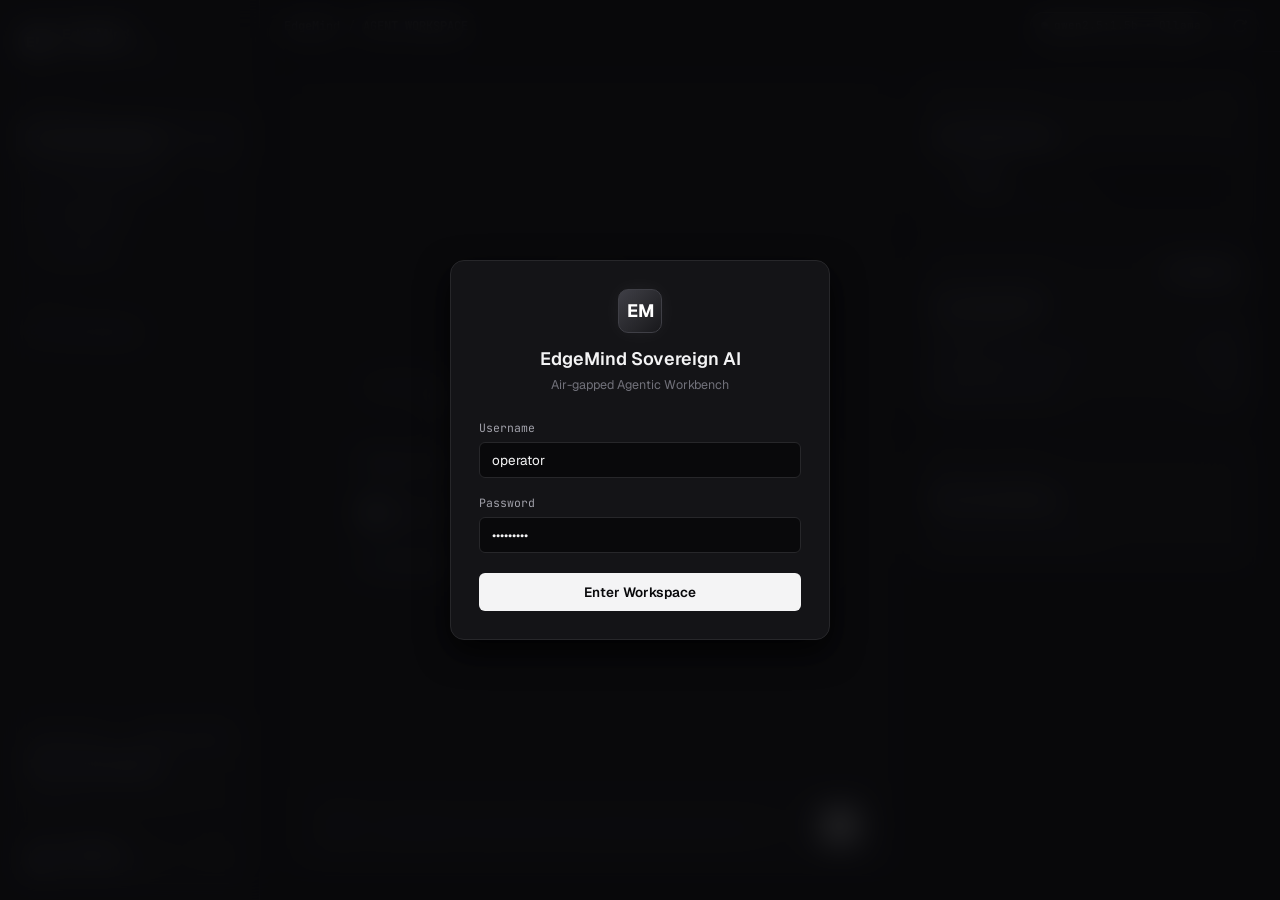
==== commit 0ed05a06: "feat(ui): assistant-ui design system integration and titanium theme overhaul" ====
--- a/frontend/index.html
+++ b/frontend/index.html
@@ -4,701 +4,1406 @@
 <meta charset="UTF-8" />
 <meta name="viewport" content="width=device-width, initial-scale=1.0" />
 <title>EdgeMind — Sovereign Agentic Workbench</title>
+<link rel="preconnect" href="https://fonts.googleapis.com">
+<link rel="preconnect" href="https://fonts.gstatic.com" crossorigin>
+<link href="https://fonts.googleapis.com/css2?family=Geist:wght@300;400;500;600;700&family=JetBrains+Mono:wght@400;500;600&display=swap" rel="stylesheet">
 <style>
-  :root{
-    --bg:#0a0e0c;
-    --bg-alt:#0d1210;
-    --panel:#111713;
-    --panel-2:#0e1310;
-    --border:#212822;
-    --border-soft:#1a201c;
-    --text:#eaeee9;
-    --text-dim:#8b958c;
-    --text-faint:#586058;
-    --accent:#7fd9a8;
-    --accent-strong:#a8ecc4;
-    --accent-wash:rgba(127,217,168,0.08);
-    --accent-wash-2:rgba(127,217,168,0.14);
-    --warn:#e3a53f;
-    --warn-wash:rgba(227,165,63,0.10);
-    --danger:#e0655a;
-    --danger-wash:rgba(224,101,90,0.10);
-    --radius:10px;
-    --radius-sm:6px;
-    --mono: ui-monospace, 'SF Mono', 'IBM Plex Mono', Menlo, Consolas, monospace;
-    --serif: Georgia, 'Iowan Old Style', 'Palatino Linotype', serif;
-    --sans: -apple-system, BlinkMacSystemFont, 'Segoe UI', Inter, Helvetica, Arial, sans-serif;
-  }
-  *{box-sizing:border-box;}
-  html,body{margin:0;padding:0;background:var(--bg);color:var(--text);font-family:var(--sans);height:100%;}
-  ::selection{background:var(--accent-wash-2);color:var(--accent-strong);}
-  a{color:inherit;text-decoration:none;}
-  button{font-family:inherit;cursor:pointer;}
-
-  .app{display:flex;min-height:100vh;}
-
-  /* ---------- SIDEBAR ---------- */
-  .sidebar{
-    width:250px;flex-shrink:0;background:var(--bg-alt);
-    border-right:1px solid var(--border-soft);
-    display:flex;flex-direction:column;
-    padding:22px 16px;
-  }
-  .brand{display:flex;align-items:center;gap:9px;padding:2px 6px 22px;}
-  .brand-mark{color:var(--accent);font-size:18px;line-height:1;}
-  .brand-text{display:flex;flex-direction:column;}
-  .brand-title{font-family:var(--mono);font-weight:600;letter-spacing:2.5px;font-size:13px;color:var(--text);}
-  .brand-sub{font-family:var(--mono);font-size:9px;letter-spacing:1.5px;color:var(--text-faint);margin-top:2px;}
-
-  .nav-group{margin-bottom:22px;}
-  .nav-label{font-family:var(--mono);font-size:9.5px;letter-spacing:1.8px;color:var(--text-faint);padding:0 10px;margin-bottom:8px;}
-  .nav-item{
-    display:flex;align-items:center;gap:10px;padding:8px 10px;border-radius:var(--radius-sm);
-    font-size:13px;color:var(--text-dim);margin-bottom:2px;border-left:2px solid transparent;
-    transition:background .15s, color .15s;cursor:pointer;
-  }
-  .nav-item svg{width:15px;height:15px;flex-shrink:0;opacity:.85;}
-  .nav-item:hover{background:var(--panel);color:var(--text);}
-  .nav-item.active{background:var(--accent-wash);color:var(--accent-strong);border-left:2px solid var(--accent);}
-  .nav-count{margin-left:auto;font-family:var(--mono);font-size:10px;color:var(--text-faint);background:var(--panel);padding:1px 6px;border-radius:8px;}
-  .nav-item.active .nav-count{color:var(--accent);}
-
-  .sidebar-spacer{flex:1;}
-
-  .node-card{
-    background:var(--panel);border:1px solid var(--border);border-radius:var(--radius);
-    padding:12px;margin-bottom:12px;
-  }
-  .node-card-top{display:flex;align-items:center;justify-content:space-between;margin-bottom:6px;}
-  .node-status{display:flex;align-items:center;gap:6px;font-family:var(--mono);font-size:9.5px;letter-spacing:1px;color:var(--text-dim);}
-  .dot{width:6px;height:6px;border-radius:50%;background:var(--accent);box-shadow:0 0 6px var(--accent);}
-  .verified-pill{font-family:var(--mono);font-size:9px;letter-spacing:1px;color:var(--accent);}
-  .node-id{font-family:var(--mono);font-size:12.5px;color:var(--text);margin-bottom:2px;}
-  .node-note{font-size:11px;color:var(--text-faint);}
-
-  .user-row{display:flex;align-items:center;gap:9px;padding:6px 4px;}
-  .avatar{width:28px;height:28px;border-radius:50%;background:var(--panel);border:1px solid var(--border);display:flex;align-items:center;justify-content:center;font-family:var(--mono);font-size:10.5px;color:var(--accent);flex-shrink:0;}
-  .user-meta{display:flex;flex-direction:column;line-height:1.25;}
-  .user-name{font-size:12.5px;color:var(--text);}
-  .user-role{font-size:10.5px;color:var(--text-faint);}
-  .signout{margin-left:auto;font-size:11px;color:var(--text-faint);cursor:pointer;}
-  .signout:hover{color:var(--text-dim);}
-
-  /* ---------- MAIN ---------- */
-  .main{flex:1;min-width:0;display:flex;flex-direction:column;}
-  .topbar{
-    display:flex;align-items:center;justify-content:space-between;
-    padding:16px 28px;border-bottom:1px solid var(--border-soft);
-  }
-  .breadcrumb{font-family:var(--mono);font-size:11px;letter-spacing:1.2px;color:var(--text-faint);}
-  .breadcrumb b{color:var(--text-dim);font-weight:600;}
-  .topbar-right{display:flex;align-items:center;gap:16px;}
-  .pill{
-    display:flex;align-items:center;gap:7px;padding:5px 11px;border-radius:20px;
-    font-family:var(--mono);font-size:10.5px;letter-spacing:1px;
-    background:var(--accent-wash);border:1px solid rgba(127,217,168,0.25);color:var(--accent);
-  }
-  .icon-btn{width:30px;height:30px;border-radius:50%;background:var(--panel);border:1px solid var(--border);display:flex;align-items:center;justify-content:center;color:var(--text-dim);cursor:pointer;transition:all .15s;}
-  .icon-btn:hover{color:var(--text);border-color:var(--accent);}
-  .icon-btn svg{width:14px;height:14px;}
-
-  .content{padding:26px 28px 60px;flex:1;overflow-y:auto;}
-  .page{display:none;}
-  .page.active{display:block;animation:fadein .25s ease;}
-  @keyframes fadein{from{opacity:0;transform:translateY(4px);}to{opacity:1;transform:none;}}
-
-  .page-head{margin-bottom:22px;}
-  .eyebrow{font-family:var(--mono);font-size:10px;letter-spacing:2px;color:var(--text-faint);margin-bottom:6px;}
-  .page-title{font-family:var(--serif);font-size:30px;color:var(--text);font-weight:400;}
-  .page-desc{color:var(--text-dim);font-size:13.5px;margin-top:6px;}
-
-  /* Panels / cards */
-  .panel{background:var(--panel);border:1px solid var(--border);border-radius:var(--radius);overflow:hidden;}
-  .panel-head{display:flex;align-items:center;justify-content:space-between;padding:16px 18px;border-bottom:1px solid var(--border-soft);}
-  .panel-head .eyebrow{margin:0 0 3px;}
-  .panel-title{font-size:14.5px;color:var(--text);font-weight:600;}
-  .panel-body{padding:16px 18px;}
-  .panel-action{font-family:var(--mono);font-size:10.5px;letter-spacing:.8px;color:var(--text-dim);display:flex;align-items:center;gap:5px;cursor:pointer;}
-  .panel-action:hover{color:var(--accent);}
-
-  .grid-2{display:grid;grid-template-columns:2.1fr 1fr;gap:18px;}
-  .grid-3-workspace{display:grid;grid-template-columns:1fr 1fr;gap:18px;margin-top:18px;}
-  .stack{display:flex;flex-direction:column;gap:18px;}
-
-  .tag{
-    font-family:var(--mono);font-size:9.5px;letter-spacing:.8px;padding:2px 7px;border-radius:4px;
-    border:1px solid rgba(127,217,168,0.3);color:var(--accent);background:var(--accent-wash);
-  }
-  .tag.vision{border-color:rgba(227,165,63,0.35);color:var(--warn);background:var(--warn-wash);}
-  .tag.muted{border-color:var(--border);color:var(--text-faint);background:transparent;}
-  .tag.danger{border-color:rgba(224,101,90,0.35);color:var(--danger);background:var(--danger-wash);}
-
-  .row-item{display:flex;align-items:center;gap:12px;padding:11px 0;border-bottom:1px solid var(--border-soft);}
-  .row-item:last-child{border-bottom:none;}
-  .row-icon{width:32px;height:32px;border-radius:7px;background:var(--panel-2);border:1px solid var(--border);display:flex;align-items:center;justify-content:center;flex-shrink:0;color:var(--text-dim);}
-  .row-icon svg{width:15px;height:15px;}
-  .row-main{min-width:0;flex:1;}
-  .row-title{font-size:13px;color:var(--text);}
-  .row-sub{font-size:11px;color:var(--text-faint);margin-top:2px;}
-  .row-right{display:flex;align-items:center;gap:10px;flex-shrink:0;}
-  .link-arrow{color:var(--text-faint);font-size:11px;}
-
-  .btn{
-    display:inline-flex;align-items:center;gap:6px;padding:8px 14px;border-radius:var(--radius-sm);
-    font-size:12.5px;border:1px solid var(--border);background:var(--panel-2);color:var(--text-dim);
-  }
-  .btn:hover{color:var(--text);border-color:#2c352f;}
-  .btn.primary{background:var(--accent-wash);border-color:rgba(127,217,168,0.3);color:var(--accent);}
-  .btn.primary:hover{background:var(--accent-wash-2);}
-  .btn svg{width:13px;height:13px;}
-  .btn-sm{padding:5px 9px;font-size:11px;}
-
-  .table{width:100%;border-collapse:collapse;}
-  .table th{
-    text-align:left;font-family:var(--mono);font-size:9.5px;letter-spacing:1px;color:var(--text-faint);
-    padding:0 12px 10px;font-weight:500;border-bottom:1px solid var(--border-soft);
-  }
-  .table td{padding:12px;font-size:12.5px;color:var(--text-dim);border-bottom:1px solid var(--border-soft);}
-  .table tr:last-child td{border-bottom:none;}
-  .table tr:hover td{background:var(--panel-2);}
-  .mono{font-family:var(--mono);}
-  .col-strong{color:var(--text);}
-
-  .status-dot-row{display:flex;align-items:center;gap:6px;}
-  .status-dot-row .dot{width:5px;height:5px;}
-  .status-dot-row.warn .dot{background:var(--warn);box-shadow:0 0 5px var(--warn);}
-  .status-dot-row.idle .dot{background:var(--text-faint);box-shadow:none;}
-
-  .check{color:var(--accent);}
-  .cross{color:var(--text-faint);}
-
-  .metric-ring{position:relative;width:64px;height:64px;flex-shrink:0;}
-  .metric-ring svg{transform:rotate(-90deg);}
-  .metric-ring-label{position:absolute;inset:0;display:flex;flex-direction:column;align-items:center;justify-content:center;font-family:var(--mono);font-size:14px;color:var(--accent);}
-  .metric-ring-label span{font-size:8px;color:var(--text-faint);}
-
-  .bar{height:5px;border-radius:4px;background:var(--panel-2);overflow:hidden;flex:1;}
-  .bar > div{height:100%;border-radius:4px;}
-  .bar.green > div{background:var(--accent);}
-  .bar.amber > div{background:var(--warn);}
-  .meter-row{display:flex;align-items:center;gap:10px;font-family:var(--mono);font-size:10.5px;color:var(--text-faint);margin-bottom:9px;}
-  .meter-row .bar{margin:0 4px;}
-  .meter-val{width:32px;text-align:right;color:var(--text-dim);}
-
-  .flag-box{
-    display:flex;align-items:center;justify-content:space-between;background:var(--warn-wash);
-    border:1px solid rgba(227,165,63,0.25);border-radius:var(--radius-sm);padding:11px 14px;margin-top:12px;
-  }
-  .flag-box .flag-dot{width:7px;height:7px;border-radius:50%;background:var(--warn);flex-shrink:0;}
-  .flag-title{font-size:12.5px;color:var(--text);font-weight:600;}
-  .flag-sub{font-size:11px;color:var(--text-faint);margin-top:2px;}
-
-  .foot-note{display:flex;align-items:center;gap:16px;padding:12px 18px;border-top:1px solid var(--border-soft);font-family:var(--mono);font-size:10px;letter-spacing:.6px;color:var(--text-faint);}
-  .foot-note .dot{width:5px;height:5px;}
-
-  /* Tabs (Node settings) */
-  .tabs{display:flex;gap:4px;background:var(--panel-2);border:1px solid var(--border);border-radius:var(--radius-sm);padding:4px;width:fit-content;margin-bottom:20px;}
-  .tab-btn{padding:7px 16px;border-radius:5px;font-size:12px;color:var(--text-faint);border:none;background:transparent;font-family:var(--mono);letter-spacing:.5px;cursor:pointer;}
-  .tab-btn.active{background:var(--panel);color:var(--accent);}
-  .tab-panel{display:none;}
-  .tab-panel.active{display:block;animation:fadein .2s ease;}
-
-  .role-grid{display:grid;grid-template-columns:140px repeat(5,1fr);gap:0;}
-  .role-grid .rh{font-family:var(--mono);font-size:9.5px;letter-spacing:1px;color:var(--text-faint);padding:10px 8px;border-bottom:1px solid var(--border-soft);}
-  .role-grid .rc{padding:10px 8px;border-bottom:1px solid var(--border-soft);display:flex;align-items:center;font-size:12px;color:var(--text-dim);}
-  .role-grid .rc.center{justify-content:center;}
-  .role-name{color:var(--text);font-weight:600;font-size:12.5px;}
-  .role-desc{font-size:10.5px;color:var(--text-faint);margin-top:2px;}
-
-  .empty{text-align:center;padding:32px 20px;color:var(--text-faint);}
-  .empty-title{font-size:13px;color:var(--text-dim);margin-bottom:4px;}
-  .empty-sub{font-size:11.5px;}
-
-  .search-box{display:flex;align-items:center;gap:8px;background:var(--panel-2);border:1px solid var(--border);border-radius:var(--radius-sm);padding:7px 11px;width:240px;}
-  .search-box input{background:transparent;border:none;outline:none;color:var(--text);font-size:12px;width:100%;}
-  .search-box input::placeholder{color:var(--text-faint);}
-  .search-box svg{width:13px;height:13px;color:var(--text-faint);flex-shrink:0;}
-
-  .head-actions{display:flex;align-items:center;gap:10px;}
-
-  /* Messages area */
-  .chat-stream{display:flex;flex-direction:column;gap:18px;max-height:480px;overflow-y:auto;padding-right:4px;}
-  .chat-msg{display:flex;gap:12px;}
-  .chat-msg.user .avatar{background:var(--panel-2);color:var(--accent);}
-  .chat-msg.agent .avatar{background:var(--accent-wash);color:var(--accent-strong);border-color:var(--accent);}
-  .chat-body{flex:1;min-width:0;}
-  .chat-meta{font-size:11px;color:var(--text-faint);margin-bottom:5px;font-family:var(--mono);}
-  .chat-text{font-size:13.5px;line-height:1.6;color:var(--text);white-space:pre-wrap;word-break:break-word;}
-
-  .file-badge{display:inline-flex;align-items:center;gap:6px;padding:4px 9px;border-radius:5px;background:var(--panel-2);border:1px solid var(--border);font-family:var(--mono);font-size:11px;color:var(--accent);margin-bottom:8px;}
-
-  /* ================= LOGIN ================= */
-  #login{
-    position:fixed;inset:0;display:flex;z-index:100;
-    background:var(--bg);
-  }
-  .login-left{
-    flex:1.05;position:relative;overflow:hidden;
-    background:
-      linear-gradient(var(--border-soft) 1px, transparent 1px) 0 0/72px 72px,
-      linear-gradient(90deg, var(--border-soft) 1px, transparent 1px) 0 0/72px 72px,
-      var(--bg);
-    display:flex;flex-direction:column;justify-content:space-between;
-    padding:44px 56px;
-  }
-  .login-left::before{
-    content:'';position:absolute;right:-140px;bottom:-140px;width:420px;height:420px;
-    border:1px solid rgba(127,217,168,0.18);border-radius:50%;
-  }
-  .login-left::after{
-    content:'';position:absolute;right:-40px;bottom:-40px;width:340px;height:340px;
-    border:1px solid rgba(227,165,63,0.18);border-radius:50%;
-  }
-  .login-brand{display:flex;align-items:center;gap:9px;position:relative;z-index:1;}
-  .login-brand .brand-mark{font-size:20px;}
-  .login-brand .brand-title{font-size:15px;letter-spacing:3px;}
-
-  .login-copy{position:relative;z-index:1;max-width:560px;}
-  .login-eyebrow{font-family:var(--mono);font-size:11px;letter-spacing:2.5px;color:var(--text-faint);margin-bottom:18px;}
-  .login-headline{font-family:var(--serif);font-size:58px;line-height:1.08;color:var(--text);font-weight:400;margin:0 0 22px;}
-  .login-headline .accent-line{color:var(--accent);display:block;}
-  .login-sub{font-size:15px;line-height:1.6;color:var(--text-dim);max-width:420px;}
-
-  .login-foot{display:flex;align-items:center;gap:8px;font-family:var(--mono);font-size:10.5px;letter-spacing:1px;color:var(--text-faint);position:relative;z-index:1;}
-
-  .login-right{
-    flex:0.86;background:#efe9de;color:#26241e;display:flex;flex-direction:column;
-    justify-content:center;padding:56px 72px;
-  }
-  .login-right .login-eyebrow{color:#8a8372;}
-  .login-right .login-headline{color:#1c1b16;font-size:42px;margin-bottom:10px;}
-  .login-right .login-sub{color:#6f6a5c;margin-bottom:36px;font-size:14px;}
-
-  .field-label{font-size:12.5px;font-weight:600;color:#3a3729;margin-bottom:8px;}
-  .field-wrap{display:flex;align-items:center;gap:10px;background:#f8f5ee;border:1px solid #ddd6c4;border-radius:6px;padding:13px 15px;margin-bottom:20px;}
-  .field-wrap svg{width:15px;height:15px;color:#8a8372;flex-shrink:0;}
-  .field-wrap input{border:none;background:transparent;outline:none;font-size:13.5px;color:#26241e;width:100%;font-family:var(--sans);}
-  .field-wrap input::placeholder{color:#a39c88;}
-
-  .login-btn{
-    width:100%;padding:14px;border-radius:6px;background:#16211b;color:#f4f1e9;border:none;
-    font-size:14px;font-weight:600;display:flex;align-items:center;justify-content:center;gap:8px;
-    margin-top:4px;
-  }
-  .login-btn:hover{background:#1c2b22;}
-  .login-btn svg{width:14px;height:14px;}
-
-  .login-note{display:flex;align-items:center;gap:8px;font-size:11.5px;color:#8a8372;margin-top:22px;}
-  .login-note svg{width:14px;height:14px;color:#8a8372;flex-shrink:0;}
-  .login-help{font-size:11.5px;color:#a39c88;margin-top:60px;}
-  .login-help a{text-decoration:underline;}
+  :root {
+    /* Ultra-sleek Titanium/Obsidian monochrome theme */
+    --bg: #09090b;
+    --bg-subtle: #0f0f12;
+    --panel: #141417;
+    --panel-hover: #1a1a1d;
+    --panel-elevated: #1e1e22;
+    
+    --border: #27272a;
+    --border-subtle: #1f1f23;
+    --border-active: #3f3f46;
+    
+    --text-primary: #f4f4f5;
+    --text-secondary: #a1a1aa;
+    --text-muted: #71717a;
+    --text-faint: #52525b;
+
+    /* Subtle Accent (Titanium / Slate instead of Blue/Green) */
+    --accent: #e4e4e7;
+    --accent-hover: #ffffff;
+    --accent-subtle: rgba(228, 228, 231, 0.08);
+    --accent-border: rgba(228, 228, 231, 0.2);
+
+    /* Muted Status Colors */
+    --success: #d4d4d8; /* Silver instead of Green */
+    --success-subtle: rgba(212, 212, 216, 0.1);
+    --success-border: rgba(212, 212, 216, 0.25);
+
+    --warning: #a1a1aa; /* Slate instead of Amber */
+    --warning-subtle: rgba(161, 161, 170, 0.1);
+    --warning-border: rgba(161, 161, 170, 0.25);
+
+    --danger: #71717a; /* Dark Zinc instead of Red */
+    --danger-subtle: rgba(113, 113, 122, 0.1);
+    --danger-border: rgba(113, 113, 122, 0.25);
+
+    --radius-sm: 6px;
+    --radius: 10px;
+    --radius-lg: 14px;
+    --radius-full: 9999px;
+
+    --font-sans: 'Geist', -apple-system, BlinkMacSystemFont, 'Segoe UI', Roboto, sans-serif;
+    --font-mono: 'JetBrains Mono', ui-monospace, SFMono-Regular, Menlo, Monaco, Consolas, monospace;
+    --shadow-sm: 0 1px 2px rgba(0,0,0,0.5);
+    --shadow-md: 0 4px 12px rgba(0,0,0,0.6);
+    --shadow-lg: 0 12px 32px rgba(0,0,0,0.8);
+  }
+
+  * { box-sizing: border-box; margin: 0; padding: 0; }
+  html, body {
+    height: 100%;
+    background: var(--bg);
+    color: var(--text-primary);
+    font-family: var(--font-sans);
+    font-size: 14px;
+    line-height: 1.5;
+    -webkit-font-smoothing: antialiased;
+    overflow: hidden;
+  }
+
+  ::selection { background: rgba(228, 228, 231, 0.2); color: #fff; }
+  a { color: inherit; text-decoration: none; }
+  button, input, textarea { font-family: inherit; font-size: inherit; color: inherit; }
+  button { cursor: pointer; border: none; background: transparent; }
+
+  /* App Shell Layout */
+  .app-layout {
+    display: flex;
+    height: 100vh;
+    width: 100vw;
+    background: var(--bg);
+  }
+
+  /* Sidebar */
+  .sidebar {
+    width: 260px;
+    flex-shrink: 0;
+    background: var(--bg-subtle);
+    border-right: 1px solid var(--border-subtle);
+    display: flex;
+    flex-direction: column;
+    padding: 16px;
+    user-select: none;
+    z-index: 20;
+  }
+
+  .brand {
+    display: flex;
+    align-items: center;
+    gap: 10px;
+    padding: 8px 6px 20px;
+    border-bottom: 1px solid var(--border-subtle);
+    margin-bottom: 16px;
+  }
+  .brand-logo {
+    width: 30px;
+    height: 30px;
+    border-radius: var(--radius-sm);
+    background: linear-gradient(135deg, #3f3f46 0%, #18181b 100%);
+    border: 1px solid var(--border-active);
+    display: flex;
+    align-items: center;
+    justify-content: center;
+    color: #fff;
+    font-weight: 700;
+    font-size: 14px;
+    box-shadow: 0 0 16px rgba(63, 63, 70, 0.4);
+  }
+  .brand-info { display: flex; flex-direction: column; }
+  .brand-title {
+    font-size: 14px;
+    font-weight: 600;
+    letter-spacing: -0.2px;
+    color: var(--text-primary);
+  }
+  .brand-subtitle {
+    font-size: 10.5px;
+    font-family: var(--font-mono);
+    color: var(--text-muted);
+    letter-spacing: 0.5px;
+  }
+
+  /* Nav Navigation */
+  .nav-section { margin-bottom: 20px; }
+  .nav-header {
+    font-size: 10.5px;
+    font-family: var(--font-mono);
+    color: var(--text-faint);
+    text-transform: uppercase;
+    letter-spacing: 1px;
+    padding: 0 10px;
+    margin-bottom: 6px;
+  }
+  .nav-item {
+    display: flex;
+    align-items: center;
+    gap: 10px;
+    padding: 8px 10px;
+    border-radius: var(--radius-sm);
+    color: var(--text-secondary);
+    font-size: 13px;
+    font-weight: 500;
+    transition: all 0.15s ease;
+    margin-bottom: 2px;
+    cursor: pointer;
+  }
+  .nav-item:hover {
+    background: var(--panel);
+    color: var(--text-primary);
+  }
+  .nav-item.active {
+    background: var(--panel-elevated);
+    color: var(--text-primary);
+    border: 1px solid var(--border);
+    box-shadow: var(--shadow-sm);
+  }
+  .nav-item svg { width: 16px; height: 16px; opacity: 0.8; }
+  .nav-item.active svg { color: var(--accent); opacity: 1; }
+  .nav-badge {
+    margin-left: auto;
+    font-family: var(--font-mono);
+    font-size: 10.5px;
+    padding: 1px 7px;
+    border-radius: var(--radius-full);
+    background: var(--panel);
+    color: var(--text-muted);
+    border: 1px solid var(--border-subtle);
+  }
+  .nav-item.active .nav-badge {
+    background: var(--accent-subtle);
+    color: var(--accent);
+    border-color: var(--accent-border);
+  }
+
+  .sidebar-spacer { flex: 1; }
+
+  /* Node Health Card */
+  .node-health {
+    background: var(--panel);
+    border: 1px solid var(--border-subtle);
+    border-radius: var(--radius);
+    padding: 12px;
+    margin-bottom: 12px;
+  }
+  .node-health-header {
+    display: flex;
+    align-items: center;
+    justify-content: space-between;
+    font-size: 11px;
+    font-family: var(--font-mono);
+    color: var(--text-muted);
+    margin-bottom: 8px;
+  }
+  .status-indicator {
+    display: inline-flex;
+    align-items: center;
+    gap: 6px;
+    font-size: 11px;
+    color: var(--text-secondary);
+  }
+  .status-dot {
+    width: 7px;
+    height: 7px;
+    border-radius: 50%;
+    background: var(--text-secondary);
+    box-shadow: 0 0 8px rgba(161, 161, 170, 0.4);
+    animation: pulse 2s infinite ease-in-out;
+  }
+  @keyframes pulse {
+    0%, 100% { opacity: 1; transform: scale(1); }
+    50% { opacity: 0.4; transform: scale(0.85); }
+  }
+  .node-title {
+    font-size: 12.5px;
+    font-weight: 600;
+    color: var(--text-primary);
+    margin-bottom: 2px;
+  }
+  .node-meta {
+    font-size: 11px;
+    color: var(--text-faint);
+    font-family: var(--font-mono);
+  }
+
+  /* User Profile Footer */
+  .user-profile {
+    display: flex;
+    align-items: center;
+    gap: 10px;
+    padding: 8px;
+    border-radius: var(--radius);
+    background: var(--panel);
+    border: 1px solid var(--border-subtle);
+  }
+  .user-avatar {
+    width: 32px;
+    height: 32px;
+    border-radius: var(--radius-full);
+    background: linear-gradient(135deg, #27272a 0%, #3f3f46 100%);
+    border: 1px solid var(--border);
+    display: flex;
+    align-items: center;
+    justify-content: center;
+    font-size: 11px;
+    font-family: var(--font-mono);
+    font-weight: 600;
+    color: var(--text-primary);
+  }
+  .user-details { flex: 1; min-width: 0; line-height: 1.25; }
+  .user-name {
+    font-size: 12.5px;
+    font-weight: 600;
+    color: var(--text-primary);
+  }
+  .user-role-badge {
+    font-size: 10px;
+    font-family: var(--font-mono);
+    color: var(--text-muted);
+  }
+  .btn-signout {
+    color: var(--text-faint);
+    padding: 4px;
+    border-radius: var(--radius-sm);
+    transition: color 0.15s;
+  }
+  .btn-signout:hover { color: var(--accent); }
+
+  /* Main Workspace */
+  .main-content {
+    flex: 1;
+    display: flex;
+    flex-direction: column;
+    min-width: 0;
+    height: 100vh;
+    background: var(--bg);
+    overflow: hidden;
+  }
+
+  /* Top Navigation Bar */
+  .topbar {
+    height: 52px;
+    padding: 0 24px;
+    border-bottom: 1px solid var(--border-subtle);
+    background: rgba(9, 9, 11, 0.8);
+    backdrop-filter: blur(12px);
+    display: flex;
+    align-items: center;
+    justify-content: space-between;
+    flex-shrink: 0;
+    z-index: 10;
+  }
+  .breadcrumb-nav {
+    display: flex;
+    align-items: center;
+    gap: 8px;
+    font-size: 12px;
+    font-family: var(--font-mono);
+    color: var(--text-muted);
+  }
+  .breadcrumb-nav span { color: var(--text-primary); font-weight: 500; }
+  .topbar-actions {
+    display: flex;
+    align-items: center;
+    gap: 12px;
+  }
+  .badge-pill {
+    display: inline-flex;
+    align-items: center;
+    gap: 6px;
+    padding: 4px 10px;
+    border-radius: var(--radius-full);
+    font-size: 11px;
+    font-family: var(--font-mono);
+    background: var(--panel);
+    border: 1px solid var(--border);
+    color: var(--text-secondary);
+  }
+  .badge-pill.active {
+    background: var(--accent-subtle);
+    border-color: var(--accent-border);
+    color: var(--accent);
+  }
+  .icon-button {
+    width: 32px;
+    height: 32px;
+    border-radius: var(--radius-sm);
+    display: flex;
+    align-items: center;
+    justify-content: center;
+    color: var(--text-secondary);
+    background: var(--panel);
+    border: 1px solid var(--border-subtle);
+    transition: all 0.15s ease;
+  }
+  .icon-button:hover {
+    color: var(--text-primary);
+    border-color: var(--border-active);
+    background: var(--panel-hover);
+  }
+
+  /* Strict View Container Isolation */
+  .view-container {
+    flex: 1;
+    overflow-y: auto;
+    position: relative;
+    background: var(--bg);
+  }
+  
+  .page-view {
+    display: none !important;
+    height: 100%;
+    padding: 24px;
+    animation: fadeIn 0.25s ease forwards;
+  }
+  
+  .page-view.active {
+    display: flex !important;
+    flex-direction: column;
+  }
+
+  @keyframes fadeIn {
+    from { opacity: 0; transform: translateY(6px); }
+    to { opacity: 1; transform: translateY(0); }
+  }
+
+  /* AGENT WORKSPACE GRID */
+  .workspace-layout {
+    display: grid;
+    grid-template-columns: 1fr 340px;
+    gap: 20px;
+    height: 100%;
+    min-height: 0;
+  }
+
+  /* Chat Conversation Area */
+  .chat-thread-container {
+    background: var(--bg-subtle);
+    border: 1px solid var(--border-subtle);
+    border-radius: var(--radius-lg);
+    display: flex;
+    flex-direction: column;
+    height: 100%;
+    min-height: 0;
+    overflow: hidden;
+  }
+
+  .chat-messages {
+    flex: 1;
+    overflow-y: auto;
+    padding: 24px;
+    display: flex;
+    flex-direction: column;
+    gap: 20px;
+    scroll-behavior: smooth;
+  }
+
+  /* Empty / Welcome State */
+  .chat-empty-state {
+    margin: auto;
+    max-width: 520px;
+    text-align: center;
+    padding: 40px 20px;
+  }
+  .empty-icon-box {
+    width: 48px;
+    height: 48px;
+    border-radius: var(--radius-lg);
+    background: linear-gradient(135deg, #1e1e24 0%, #27272a 100%);
+    border: 1px solid var(--border);
+    display: flex;
+    align-items: center;
+    justify-content: center;
+    margin: 0 auto 16px;
+    color: var(--accent);
+    box-shadow: var(--shadow-md);
+  }
+  .empty-title {
+    font-size: 20px;
+    font-weight: 600;
+    color: var(--text-primary);
+    margin-bottom: 8px;
+    letter-spacing: -0.4px;
+  }
+  .empty-desc {
+    font-size: 13.5px;
+    color: var(--text-secondary);
+    margin-bottom: 24px;
+    line-height: 1.6;
+  }
+
+  /* Prompt Suggestion Pills */
+  .prompt-suggestions {
+    display: flex;
+    flex-direction: column;
+    gap: 8px;
+    text-align: left;
+  }
+  .suggestion-pill {
+    padding: 10px 14px;
+    border-radius: var(--radius);
+    background: var(--panel);
+    border: 1px solid var(--border-subtle);
+    color: var(--text-secondary);
+    font-size: 13px;
+    display: flex;
+    align-items: center;
+    justify-content: space-between;
+    transition: all 0.15s ease;
+    cursor: pointer;
+  }
+  .suggestion-pill:hover {
+    background: var(--panel-hover);
+    color: var(--text-primary);
+    border-color: var(--border-active);
+    transform: translateX(2px);
+  }
+  .suggestion-pill span { display: flex; align-items: center; gap: 8px; }
+
+  /* Message Bubbles */
+  .chat-message {
+    display: flex;
+    gap: 14px;
+    max-width: 90%;
+    animation: messageIn 0.25s ease forwards;
+  }
+  @keyframes messageIn {
+    from { opacity: 0; transform: translateY(6px); }
+    to { opacity: 1; transform: translateY(0); }
+  }
+
+  .chat-message.user {
+    align-self: flex-end;
+    flex-direction: row-reverse;
+  }
+  .chat-message.agent { align-self: flex-start; }
+
+  .message-avatar {
+    width: 32px;
+    height: 32px;
+    border-radius: var(--radius-full);
+    display: flex;
+    align-items: center;
+    justify-content: center;
+    font-size: 11px;
+    font-family: var(--font-mono);
+    font-weight: 600;
+    flex-shrink: 0;
+  }
+  .chat-message.user .message-avatar {
+    background: var(--panel-elevated);
+    border: 1px solid var(--border);
+    color: var(--text-primary);
+  }
+  .chat-message.agent .message-avatar {
+    background: linear-gradient(135deg, #3f3f46 0%, #18181b 100%);
+    color: #fff;
+    border: 1px solid var(--border-active);
+    box-shadow: 0 0 12px rgba(255, 255, 255, 0.05);
+  }
+
+  .message-content {
+    display: flex;
+    flex-direction: column;
+    min-width: 0;
+  }
+
+  .message-meta {
+    display: flex;
+    align-items: center;
+    gap: 8px;
+    font-size: 11px;
+    font-family: var(--font-mono);
+    color: var(--text-muted);
+    margin-bottom: 4px;
+  }
+  .chat-message.user .message-meta { justify-content: flex-end; }
+  .model-chip {
+    padding: 1px 6px;
+    border-radius: var(--radius-sm);
+    background: var(--panel);
+    border: 1px solid var(--border-subtle);
+    color: var(--text-secondary);
+    font-size: 10px;
+  }
+
+  .message-body {
+    padding: 12px 16px;
+    border-radius: var(--radius-lg);
+    font-size: 13.5px;
+    line-height: 1.6;
+    word-break: break-word;
+  }
+  .chat-message.user .message-body {
+    background: var(--panel-elevated);
+    border: 1px solid var(--border);
+    color: var(--text-primary);
+    border-top-right-radius: 4px;
+  }
+  .chat-message.agent .message-body {
+    background: var(--panel);
+    border: 1px solid var(--border-subtle);
+    color: var(--text-primary);
+    border-top-left-radius: 4px;
+    box-shadow: var(--shadow-sm);
+  }
+
+  /* File attachment pill in chat */
+  .chat-attachment-pill {
+    display: inline-flex;
+    align-items: center;
+    gap: 6px;
+    padding: 4px 10px;
+    border-radius: var(--radius-sm);
+    background: var(--bg);
+    border: 1px solid var(--border-subtle);
+    font-family: var(--font-mono);
+    font-size: 11.5px;
+    margin-bottom: 8px;
+    color: var(--text-secondary);
+  }
+
+  /* In-Message Tool Call Accordions */
+  .tool-call-accordion {
+    margin: 10px 0;
+    border-radius: var(--radius);
+    border: 1px solid var(--border-subtle);
+    background: var(--bg);
+    overflow: hidden;
+  }
+  .tool-call-header {
+    display: flex;
+    align-items: center;
+    justify-content: space-between;
+    padding: 8px 12px;
+    background: var(--panel);
+    cursor: pointer;
+    font-family: var(--font-mono);
+    font-size: 11.5px;
+    user-select: none;
+  }
+  .tool-call-header:hover { background: var(--panel-hover); }
+  .tool-name-tag {
+    display: inline-flex;
+    align-items: center;
+    gap: 6px;
+    color: var(--text-primary);
+    font-weight: 500;
+  }
+  .tool-status-pill {
+    font-size: 10.5px;
+    padding: 1px 6px;
+    border-radius: var(--radius-sm);
+    display: inline-flex;
+    align-items: center;
+    gap: 4px;
+  }
+  .tool-status-pill.done { background: var(--success-subtle); color: var(--success); }
+  .tool-status-pill.running { background: var(--warning-subtle); color: var(--warning); }
+  .tool-call-body {
+    padding: 10px 12px;
+    font-family: var(--font-mono);
+    font-size: 11px;
+    color: var(--text-secondary);
+    border-top: 1px solid var(--border-subtle);
+    background: var(--bg-subtle);
+    display: none;
+    max-height: 200px;
+    overflow-y: auto;
+  }
+  .tool-call-accordion.open .tool-call-body { display: block; }
+  .tool-call-accordion.open .chevron { transform: rotate(180deg); }
+  .chevron { transition: transform 0.15s ease; width: 14px; height: 14px; }
+
+  /* In-Message Deliverables / Artifact Card */
+  .message-deliverable-card {
+    display: flex;
+    align-items: center;
+    justify-content: space-between;
+    gap: 12px;
+    padding: 12px 14px;
+    margin-top: 12px;
+    border-radius: var(--radius);
+    background: var(--bg);
+    border: 1px solid var(--border-active);
+    box-shadow: 0 0 16px rgba(255, 255, 255, 0.02);
+  }
+  .deliverable-info { display: flex; align-items: center; gap: 10px; min-width: 0; }
+  .deliverable-icon {
+    width: 32px;
+    height: 32px;
+    border-radius: var(--radius-sm);
+    background: var(--accent-subtle);
+    border: 1px solid var(--accent-border);
+    color: var(--accent);
+    display: flex;
+    align-items: center;
+    justify-content: center;
+    flex-shrink: 0;
+  }
+  .deliverable-title {
+    font-size: 13px;
+    font-weight: 600;
+    color: var(--text-primary);
+    white-space: nowrap;
+    overflow: hidden;
+    text-overflow: ellipsis;
+  }
+  .deliverable-sub {
+    font-size: 10.5px;
+    font-family: var(--font-mono);
+    color: var(--text-muted);
+  }
+  .btn-download {
+    display: inline-flex;
+    align-items: center;
+    gap: 6px;
+    padding: 6px 12px;
+    border-radius: var(--radius-sm);
+    font-size: 12px;
+    font-weight: 500;
+    background: var(--text-primary);
+    color: var(--bg);
+    transition: opacity 0.15s;
+    flex-shrink: 0;
+  }
+  .btn-download:hover { opacity: 0.9; }
+
+  /* Message Action Buttons (Copy, etc.) */
+  .message-actions {
+    display: flex;
+    align-items: center;
+    gap: 6px;
+    margin-top: 6px;
+    opacity: 0;
+    transition: opacity 0.15s ease;
+  }
+  .chat-message:hover .message-actions { opacity: 1; }
+  .btn-action-sm {
+    padding: 3px 8px;
+    border-radius: var(--radius-sm);
+    font-size: 11px;
+    color: var(--text-muted);
+    display: inline-flex;
+    align-items: center;
+    gap: 4px;
+  }
+  .btn-action-sm:hover {
+    background: var(--panel);
+    color: var(--text-primary);
+  }
+
+  /* Multi-Modal Composer */
+  .composer-wrapper {
+    padding: 16px 24px 20px;
+    background: var(--bg-subtle);
+    border-top: 1px solid var(--border-subtle);
+  }
+  .composer-card {
+    background: var(--panel);
+    border: 1px solid var(--border);
+    border-radius: var(--radius-lg);
+    padding: 12px 14px;
+    transition: border-color 0.15s, box-shadow 0.15s;
+    display: flex;
+    flex-direction: column;
+    gap: 8px;
+  }
+  .composer-card:focus-within {
+    border-color: var(--border-active);
+    box-shadow: 0 0 0 1px var(--border-active);
+  }
+  .attachment-preview-bar {
+    display: none;
+    align-items: center;
+    gap: 8px;
+    padding-bottom: 6px;
+    border-bottom: 1px solid var(--border-subtle);
+  }
+  .attachment-chip {
+    display: inline-flex;
+    align-items: center;
+    gap: 6px;
+    padding: 3px 8px;
+    border-radius: var(--radius-sm);
+    background: var(--bg);
+    border: 1px solid var(--border);
+    font-family: var(--font-mono);
+    font-size: 11px;
+    color: var(--text-primary);
+  }
+  .attachment-remove {
+    cursor: pointer;
+    color: var(--text-muted);
+  }
+  .attachment-remove:hover { color: var(--accent); }
+
+  .composer-input-row {
+    display: flex;
+    align-items: flex-end;
+    gap: 10px;
+  }
+  .composer-textarea {
+    flex: 1;
+    background: transparent;
+    border: none;
+    resize: none;
+    outline: none;
+    font-size: 13.5px;
+    line-height: 1.5;
+    max-height: 140px;
+    min-height: 24px;
+    color: var(--text-primary);
+  }
+  .composer-textarea::placeholder { color: var(--text-faint); }
+
+  .composer-actions {
+    display: flex;
+    align-items: center;
+    gap: 6px;
+  }
+  .btn-attach {
+    width: 32px;
+    height: 32px;
+    border-radius: var(--radius-sm);
+    display: flex;
+    align-items: center;
+    justify-content: center;
+    color: var(--text-muted);
+    transition: color 0.15s, background 0.15s;
+  }
+  .btn-attach:hover {
+    color: var(--text-primary);
+    background: var(--panel-hover);
+  }
+  .btn-send {
+    width: 32px;
+    height: 32px;
+    border-radius: var(--radius-sm);
+    background: var(--text-primary);
+    color: var(--bg);
+    display: flex;
+    align-items: center;
+    justify-content: center;
+    transition: opacity 0.15s, transform 0.1s;
+    font-weight: 600;
+  }
+  .btn-send:hover { opacity: 0.9; }
+  .btn-send:active { transform: scale(0.95); }
+  .btn-send:disabled {
+    opacity: 0.3;
+    cursor: not-allowed;
+  }
+
+  /* Right-Hand Telemetry Sidebar */
+  .telemetry-sidebar {
+    display: flex;
+    flex-direction: column;
+    gap: 16px;
+    overflow-y: auto;
+  }
+  .telemetry-card {
+    background: var(--panel);
+    border: 1px solid var(--border-subtle);
+    border-radius: var(--radius);
+    padding: 16px;
+    display: flex;
+    flex-direction: column;
+    gap: 12px;
+  }
+  .card-head {
+    display: flex;
+    align-items: center;
+    justify-content: space-between;
+  }
+  .card-eyebrow {
+    font-family: var(--font-mono);
+    font-size: 10px;
+    text-transform: uppercase;
+    letter-spacing: 1px;
+    color: var(--text-faint);
+  }
+  .card-title {
+    font-size: 13.5px;
+    font-weight: 600;
+    color: var(--text-primary);
+  }
+
+  /* Live Trace list */
+  .trace-list {
+    display: flex;
+    flex-direction: column;
+    gap: 8px;
+  }
+  .trace-step-item {
+    display: flex;
+    align-items: flex-start;
+    gap: 8px;
+    padding: 8px 10px;
+    background: var(--bg);
+    border: 1px solid var(--border-subtle);
+    border-radius: var(--radius-sm);
+    font-size: 12px;
+  }
+  .trace-step-icon {
+    font-size: 11px;
+    font-family: var(--font-mono);
+    color: var(--success);
+    margin-top: 1px;
+  }
+  .trace-step-main { flex: 1; min-width: 0; }
+  .trace-step-title {
+    font-weight: 500;
+    color: var(--text-primary);
+    white-space: nowrap;
+    overflow: hidden;
+    text-overflow: ellipsis;
+  }
+  .trace-step-sub {
+    font-size: 10.5px;
+    color: var(--text-muted);
+    font-family: var(--font-mono);
+  }
+
+  /* Grounding Scorecard */
+  .metric-progress-row {
+    display: flex;
+    flex-direction: column;
+    gap: 4px;
+  }
+  .metric-label-row {
+    display: flex;
+    align-items: center;
+    justify-content: space-between;
+    font-size: 11px;
+    font-family: var(--font-mono);
+    color: var(--text-secondary);
+  }
+  .progress-bar-bg {
+    height: 5px;
+    background: var(--bg);
+    border-radius: var(--radius-full);
+    overflow: hidden;
+  }
+  .progress-bar-fill {
+    height: 100%;
+    background: var(--success);
+    border-radius: var(--radius-full);
+    transition: width 0.3s ease;
+  }
+
+  /* Standard Table for Knowledge, Artifacts, Audit, Settings */
+  .table-panel {
+    background: var(--panel);
+    border: 1px solid var(--border-subtle);
+    border-radius: var(--radius);
+    overflow: hidden;
+    display: flex;
+    flex-direction: column;
+  }
+  .table-panel-header {
+    padding: 14px 18px;
+    display: flex;
+    align-items: center;
+    justify-content: space-between;
+    border-bottom: 1px solid var(--border-subtle);
+  }
+  .search-input {
+    background: var(--bg);
+    border: 1px solid var(--border);
+    border-radius: var(--radius-sm);
+    padding: 6px 12px;
+    font-size: 12.5px;
+    color: var(--text-primary);
+    outline: none;
+    width: 240px;
+  }
+  .search-input:focus { border-color: var(--border-active); }
+
+  .data-table {
+    width: 100%;
+    border-collapse: collapse;
+    font-size: 13px;
+    text-align: left;
+  }
+  .data-table th {
+    padding: 10px 18px;
+    font-family: var(--font-mono);
+    font-size: 11px;
+    font-weight: 500;
+    color: var(--text-muted);
+    border-bottom: 1px solid var(--border-subtle);
+    background: var(--bg-subtle);
+  }
+  .data-table td {
+    padding: 12px 18px;
+    border-bottom: 1px solid var(--border-subtle);
+    color: var(--text-secondary);
+  }
+  .data-table tr:hover td { background: var(--panel-hover); color: var(--text-primary); }
+
+  /* Login Overlay Modal */
+  .login-overlay {
+    position: fixed;
+    inset: 0;
+    background: rgba(9, 9, 11, 0.85);
+    backdrop-filter: blur(16px);
+    display: flex;
+    align-items: center;
+    justify-content: center;
+    z-index: 100;
+  }
+  .login-card {
+    width: 380px;
+    background: var(--panel);
+    border: 1px solid var(--border);
+    border-radius: var(--radius-lg);
+    padding: 28px;
+    box-shadow: var(--shadow-lg);
+    display: flex;
+    flex-direction: column;
+    gap: 16px;
+  }
+  .login-header { text-align: center; margin-bottom: 8px; }
+  .login-logo {
+    width: 44px;
+    height: 44px;
+    border-radius: var(--radius);
+    background: linear-gradient(135deg, #3f3f46 0%, #18181b 100%);
+    color: #fff;
+    font-size: 18px;
+    font-weight: 700;
+    display: flex;
+    align-items: center;
+    justify-content: center;
+    margin: 0 auto 12px;
+    border: 1px solid var(--border-active);
+    box-shadow: 0 0 20px rgba(255, 255, 255, 0.05);
+  }
+  .login-title {
+    font-size: 18px;
+    font-weight: 600;
+    color: var(--text-primary);
+  }
+  .login-subtitle {
+    font-size: 12.5px;
+    color: var(--text-muted);
+    margin-top: 4px;
+  }
+  .form-group { display: flex; flex-direction: column; gap: 6px; }
+  .form-label {
+    font-size: 11.5px;
+    font-family: var(--font-mono);
+    color: var(--text-secondary);
+  }
+  .form-input {
+    background: var(--bg);
+    border: 1px solid var(--border);
+    border-radius: var(--radius-sm);
+    padding: 8px 12px;
+    color: var(--text-primary);
+    font-size: 13.5px;
+    outline: none;
+  }
+  .form-input:focus { border-color: var(--border-active); }
+  .btn-primary-block {
+    padding: 10px;
+    border-radius: var(--radius-sm);
+    background: var(--text-primary);
+    color: var(--bg);
+    font-weight: 600;
+    font-size: 13.5px;
+    transition: opacity 0.15s;
+    margin-top: 4px;
+  }
+  .btn-primary-block:hover { opacity: 0.9; }
+
+  /* Utility badges */
+  .tag-pill {
+    font-family: var(--font-mono);
+    font-size: 10.5px;
+    padding: 2px 7px;
+    border-radius: var(--radius-sm);
+    border: 1px solid var(--border);
+    background: var(--bg);
+    color: var(--text-secondary);
+  }
+  .tag-pill.accent {
+    border-color: var(--accent-border);
+    background: var(--accent-subtle);
+    color: var(--text-primary);
+  }
+  .tag-pill.success {
+    border-color: var(--success-border);
+    background: var(--success-subtle);
+    color: var(--success);
+  }
+  .tag-pill.danger {
+    border-color: var(--danger-border);
+    background: var(--danger-subtle);
+    color: var(--danger);
+  }
 
   /* Spinner */
-  .spinner{width:14px;height:14px;border:2px solid var(--accent-wash-2);border-top-color:var(--accent);border-radius:50%;animation:spin .6s linear infinite;display:inline-block;}
-  @keyframes spin{to{transform:rotate(360deg);}}
-
-  @media (max-width: 900px){
-    #login{flex-direction:column;overflow-y:auto;}
-    .login-left,.login-right{flex:none;padding:32px 26px;}
-    .login-headline{font-size:38px;}
-    .login-right .login-headline{font-size:30px;}
-  }
+  .spinner-sm {
+    width: 14px;
+    height: 14px;
+    border: 2px solid rgba(255,255,255,0.1);
+    border-top-color: var(--text-primary);
+    border-radius: 50%;
+    animation: spin 0.6s linear infinite;
+    display: inline-block;
+  }
+  @keyframes spin { to { transform: rotate(360deg); } }
 </style>
 </head>
 <body>
 
-<!-- ================= LOGIN SCREEN ================= -->
-<div id="login">
-  <div class="login-left">
-    <div class="login-brand">
-      <span class="brand-mark">⌁</span>
-      <div class="brand-title" style="font-family:var(--mono);font-weight:600;">EDGEMIND</div>
-    </div>
-    <div class="login-copy">
-      <div class="login-eyebrow">LOCAL INTELLIGENCE / 00.01</div>
-      <h1 class="login-headline">Reasoning,<span class="accent-line">kept close.</span></h1>
-      <p class="login-sub">A sovereign workspace for teams who need powerful agents without the data leaving the room.</p>
-    </div>
-    <div class="login-foot"><span class="dot"></span>NODE 01 / AIR-GAPPED / VERIFIED</div>
-  </div>
-
-  <div class="login-right">
-    <div class="login-eyebrow">SECURE ACCESS</div>
-    <h1 class="login-headline">Welcome back.</h1>
-    <p class="login-sub">Sign in to your local intelligence workspace.</p>
-
-    <div class="field-label">Operator identity</div>
-    <div class="field-wrap">
-      <svg viewBox="0 0 24 24" fill="none" stroke="currentColor" stroke-width="1.8"><circle cx="12" cy="8" r="4"/><path d="M4 21c0-4 3.6-7 8-7s8 3 8 7"/></svg>
-      <input id="login-username" value="operator" />
-    </div>
-
-    <div class="field-label">Access key</div>
-    <div class="field-wrap">
-      <svg viewBox="0 0 24 24" fill="none" stroke="currentColor" stroke-width="1.8"><rect x="4" y="11" width="16" height="9" rx="2"/><path d="M8 11V7a4 4 0 0 1 8 0v4"/></svg>
-      <input type="password" id="login-password" value="kavach123" />
-    </div>
-
-    <button class="login-btn" id="enter-workspace-btn">Enter workspace <svg viewBox="0 0 24 24" fill="none" stroke="currentColor" stroke-width="2"><path d="M7 17 17 7M8 7h9v9"/></svg></button>
-
-    <div class="login-note">
-      <svg viewBox="0 0 24 24" fill="none" stroke="currentColor" stroke-width="1.6"><path d="M12 2 4 5v6c0 5 3.4 8.7 8 10 4.6-1.3 8-5 8-10V5l-8-3z"/><path d="m9 12 2 2 4-4"/></svg>
-      Authenticated locally · no external identity provider
-    </div>
-    <div class="login-help">Need access? <a href="#">Contact your system administrator.</a></div>
-  </div>
-</div>
-
-<div class="app">
-
-  <!-- ================= SIDEBAR ================= -->
+<div class="app-layout">
+  
+  <!-- LEFT SIDEBAR -->
   <aside class="sidebar">
     <div class="brand">
-      <span class="brand-mark">⌁</span>
-      <div class="brand-text">
-        <div class="brand-title">EDGEMIND</div>
-        <div class="brand-sub">CONTROL CENTER</div>
+      <div class="brand-logo">EM</div>
+      <div class="brand-info">
+        <div class="brand-title">EdgeMind</div>
+        <div class="brand-subtitle">AIR-GAPPED AGENT</div>
       </div>
     </div>
 
-    <div class="nav-group">
-      <div class="nav-label">WORKSPACE</div>
+    <!-- Navigation List -->
+    <div class="nav-section">
+      <div class="nav-header">Workspace</div>
       <div class="nav-item active" data-page="workspace">
-        <svg viewBox="0 0 24 24" fill="none" stroke="currentColor" stroke-width="1.6"><path d="M13 2 3 14h8l-1 8 10-12h-8l1-8z"/></svg>
-        Agent workspace
+        <svg viewBox="0 0 24 24" fill="none" stroke="currentColor" stroke-width="2"><rect x="3" y="3" width="18" height="18" rx="2"/><path d="M9 3v18"/><path d="M15 9h6"/></svg>
+        <span>Agent Workspace</span>
       </div>
       <div class="nav-item" data-page="knowledge">
-        <svg viewBox="0 0 24 24" fill="none" stroke="currentColor" stroke-width="1.6"><path d="M4 19.5A2.5 2.5 0 0 1 6.5 17H20"/><path d="M6.5 2H20v20H6.5A2.5 2.5 0 0 1 4 19.5v-15A2.5 2.5 0 0 1 6.5 2z"/></svg>
-        Knowledge library <span class="nav-count" id="sidebar-doc-count">0</span>
+        <svg viewBox="0 0 24 24" fill="none" stroke="currentColor" stroke-width="2"><path d="M4 19.5A2.5 2.5 0 0 1 6.5 17H20"/><path d="M6.5 2H20v20H6.5A2.5 2.5 0 0 1 4 19.5v-15A2.5 2.5 0 0 1 6.5 2z"/></svg>
+        <span>Knowledge Library</span>
+        <span class="nav-badge" id="sidebar-doc-count">0</span>
       </div>
       <div class="nav-item" data-page="artifacts">
-        <svg viewBox="0 0 24 24" fill="none" stroke="currentColor" stroke-width="1.6"><path d="M14 2H6a2 2 0 0 0-2 2v16a2 2 0 0 0 2 2h12a2 2 0 0 0 2-2V8z"/><path d="M14 2v6h6"/></svg>
-        Artifacts <span class="nav-count" id="sidebar-art-count">0</span>
+        <svg viewBox="0 0 24 24" fill="none" stroke="currentColor" stroke-width="2"><path d="M14 2H6a2 2 0 0 0-2 2v16a2 2 0 0 0 2 2h12a2 2 0 0 0 2-2V8z"/><path d="M14 2v6h6"/><line x1="16" y1="13" x2="8" y2="13"/><line x1="16" y1="17" x2="8" y2="17"/></svg>
+        <span>Deliverables</span>
+        <span class="nav-badge" id="sidebar-art-count">0</span>
+      </div>
+      <div class="nav-item" data-page="audit">
+        <svg viewBox="0 0 24 24" fill="none" stroke="currentColor" stroke-width="2"><path d="M12 22s8-4 8-10V5l-8-3-8 3v7c0 6 8 10 8 10z"/></svg>
+        <span>Audit Trail</span>
       </div>
     </div>
-
-    <div class="nav-group">
-      <div class="nav-label">SYSTEM</div>
-      <div class="nav-item" data-page="audit">
-        <svg viewBox="0 0 24 24" fill="none" stroke="currentColor" stroke-width="1.6"><path d="M3 12h4l2-7 4 14 2-7h6"/></svg>
-        Audit trail
-      </div>
+    
+    <div class="nav-section">
+      <div class="nav-header">System</div>
       <div class="nav-item" data-page="settings">
-        <svg viewBox="0 0 24 24" fill="none" stroke="currentColor" stroke-width="1.6"><circle cx="12" cy="12" r="3"/><path d="M19.4 15a1.7 1.7 0 0 0 .3 1.9l.1.1a2 2 0 1 1-2.8 2.8l-.1-.1a1.7 1.7 0 0 0-1.9-.3 1.7 1.7 0 0 0-1 1.6V21a2 2 0 1 1-4 0v-.1a1.7 1.7 0 0 0-1-1.6 1.7 1.7 0 0 0-1.9.3l-.1.1a2 2 0 1 1-2.8-2.8l.1-.1a1.7 1.7 0 0 0 .3-1.9 1.7 1.7 0 0 0-1.6-1H3a2 2 0 1 1 0-4h.1a1.7 1.7 0 0 0 1.6-1 1.7 1.7 0 0 0-.3-1.9l-.1-.1a2 2 0 1 1 2.8-2.8l.1.1a1.7 1.7 0 0 0 1.9.3H9a1.7 1.7 0 0 0 1-1.6V3a2 2 0 1 1 4 0v.1a1.7 1.7 0 0 0 1 1.6 1.7 1.7 0 0 0 1.9-.3l.1-.1a2 2 0 1 1 2.8 2.8l-.1.1a1.7 1.7 0 0 0-.3 1.9V9a1.7 1.7 0 0 0 1.6 1H21a2 2 0 1 1 0 4h-.1a1.7 1.7 0 0 0-1.6 1z"/></svg>
-        Node settings
+        <svg viewBox="0 0 24 24" fill="none" stroke="currentColor" stroke-width="2"><circle cx="12" cy="12" r="3"></circle><path d="M19.4 15a1.65 1.65 0 0 0 .33 1.82l.06.06a2 2 0 0 1 0 2.83 2 2 0 0 1-2.83 0l-.06-.06a1.65 1.65 0 0 0-1.82-.33 1.65 1.65 0 0 0-1 1.51V21a2 2 0 0 1-2 2 2 2 0 0 1-2-2v-.09A1.65 1.65 0 0 0 9 19.4a1.65 1.65 0 0 0-1.82.33l-.06.06a2 2 0 0 1-2.83 0 2 2 0 0 1 0-2.83l.06-.06a1.65 1.65 0 0 0 .33-1.82 1.65 1.65 0 0 0-1.51-1H3a2 2 0 0 1-2-2 2 2 0 0 1 2-2h.09A1.65 1.65 0 0 0 4.6 9a1.65 1.65 0 0 0-.33-1.82l-.06-.06a2 2 0 0 1 0-2.83 2 2 0 0 1 2.83 0l.06.06a1.65 1.65 0 0 0 1.82.33H9a1.65 1.65 0 0 0 1-1.51V3a2 2 0 0 1 2-2 2 2 0 0 1 2 2v.09a1.65 1.65 0 0 0 1 1.51 1.65 1.65 0 0 0 1.82-.33l.06-.06a2 2 0 0 1 2.83 0 2 2 0 0 1 0 2.83l-.06.06a1.65 1.65 0 0 0-.33 1.82V9a1.65 1.65 0 0 0 1.51 1H21a2 2 0 0 1 2 2 2 2 0 0 1-2 2h-.09a1.65 1.65 0 0 0-1.51 1z"></path></svg>
+        <span>Node Settings</span>
       </div>
     </div>
 
     <div class="sidebar-spacer"></div>
 
-    <div class="node-card">
-      <div class="node-card-top">
-        <div class="node-status"><span class="dot"></span>LOCAL NODE</div>
-        <span class="verified-pill">VERIFIED</span>
+    <!-- Node Sovereignty & Egress Status -->
+    <div class="node-health">
+      <div class="node-health-header">
+        <span>SOVEREIGNTY</span>
+        <span class="status-indicator">
+          <span class="status-dot"></span>
+          <span id="sov-status-text">AIR-GAPPED</span>
+        </span>
       </div>
-      <div class="node-id">edgemind-node-01</div>
-      <div class="node-note">Air-gapped execution ready</div>
+      <div class="node-title" id="sov-main-title">100% Local Inference</div>
+      <div class="node-meta" id="sov-meta-desc">Zero egress detected • Ollama</div>
     </div>
 
-    <div class="user-row">
-      <div class="avatar" id="current-user-avatar">OP</div>
-      <div class="user-meta">
+    <!-- User Profile & Signout -->
+    <div class="user-profile">
+      <div class="user-avatar" id="current-user-avatar">OP</div>
+      <div class="user-details">
         <div class="user-name" id="current-user-name">Operator</div>
-        <div class="user-role" id="current-user-role">Role: operator</div>
+        <div class="user-role-badge" id="current-user-role">Role: operator</div>
       </div>
-      <a class="signout" id="signout-btn">Sign out</a>
+      <button class="btn-signout" id="signout-btn" title="Sign out">
+        <svg width="16" height="16" viewBox="0 0 24 24" fill="none" stroke="currentColor" stroke-width="2"><path d="M9 21H5a2 2 0 0 1-2-2V5a2 2 0 0 1 2-2h4"/><polyline points="16 17 21 12 16 7"/><line x1="21" y1="12" x2="9" y2="12"/></svg>
+      </button>
     </div>
   </aside>
 
-  <!-- ================= MAIN ================= -->
-  <main class="main">
-    <div class="topbar">
-      <div class="breadcrumb">EDGEMIND / <b id="crumb">AGENT WORKSPACE</b></div>
-      <div class="topbar-right">
-        <div class="pill"><span class="dot"></span>SOVEREIGN NODE ONLINE</div>
-        <div class="icon-btn" title="Refresh data" id="refresh-all-btn"><svg viewBox="0 0 24 24" fill="none" stroke="currentColor" stroke-width="1.6"><path d="M21 12a9 9 0 0 0-9-9 9.75 9.75 0 0 0-6.74 2.74L3 8"/><path d="M3 3v5h5"/><path d="M3 12a9 9 0 0 0 9 9 9.75 9.75 0 0 0 6.74-2.74L21 16"/><path d="M16 21h5v-5"/></svg></div>
+  <!-- MAIN VIEWPORT -->
+  <main class="main-content">
+    
+    <!-- Topbar Header -->
+    <header class="topbar">
+      <div class="breadcrumb-nav">
+        <span>EdgeMind</span> / <span id="crumb">AGENT WORKSPACE</span>
       </div>
-    </div>
-
-    <div class="content">
-
-      <!-- ============ PAGE: AGENT WORKSPACE ============ -->
-      <section class="page active" id="page-workspace">
-        <div class="page-head">
-          <div class="eyebrow" id="today-date-label">SOVEREIGN WORKSPACE</div>
-          <div class="page-title" id="welcome-title">Agent Workbench</div>
-          <div class="page-desc">Reasoning, multimodality &amp; artifact generation — 100% on-premise.</div>
+      <div class="topbar-actions">
+        <div class="badge-pill active">
+          <span class="status-dot"></span>
+          <span id="active-model-badge">qwen2.5:1.5b • Ollama</span>
         </div>
-
-        <div class="grid-2">
-          <!-- LEFT: task + evidence + deliverables -->
-          <div class="stack">
-            <div class="panel">
-              <div class="panel-head">
-                <div>
-                  <div class="eyebrow" id="task-id-badge">SESSION / ACTIVE</div>
-                  <div class="panel-title" id="task-status-title">Agent Execution Stream</div>
+        <button class="icon-button" id="refresh-all-btn" title="Refresh data">
+          <svg width="14" height="14" viewBox="0 0 24 24" fill="none" stroke="currentColor" stroke-width="2"><path d="M21.5 2v6h-6M21.34 15.57a10 10 0 1 1-.57-8.38l5.67-5.67"/></svg>
+        </button>
+      </div>
+    </header>
+
+    <div class="view-container">
+
+      <!-- ================= PAGE 1: AGENT WORKSPACE ================= -->
+      <section class="page-view active" id="page-workspace">
+        <div class="workspace-layout">
+          
+          <!-- Chat Thread Container (Assistant-UI style) -->
+          <div class="chat-thread-container">
+            
+            <div class="chat-messages" id="chat-messages">
+              
+              <!-- Empty Hero State -->
+              <div class="chat-empty-state" id="chat-empty-state">
+                <div class="empty-icon-box">
+                  <svg width="24" height="24" viewBox="0 0 24 24" fill="none" stroke="currentColor" stroke-width="2"><path d="m12 3-1.912 5.813a2 2 0 0 1-1.275 1.275L3 12l5.813 1.912a2 2 0 0 1 1.275 1.275L12 21l1.912-5.813a2 2 0 0 1 1.275-1.275L21 12l-5.813-1.912a2 2 0 0 1-1.275-1.275L12 3Z"/></svg>
                 </div>
-                <span class="tag" id="task-status-badge">READY</span>
-              </div>
-              <div class="panel-body">
-                <div class="chat-stream" id="chat-messages">
-                  <div class="empty" id="chat-empty-state">
-                    <div class="empty-title">Ready for instructions</div>
-                    <div class="empty-sub">Type a task below or attach a scanned report/drawing to begin analysis.</div>
+                <h1 class="empty-title" id="welcome-title">Welcome to EdgeMind</h1>
+                <p class="empty-desc">Autonomous on-premise AI agent with multi-modal vision, semantic RAG search, tool execution, and cryptographic verification.</p>
+                
+                <div class="prompt-suggestions">
+                  <div class="suggestion-pill" data-prompt="Search SOPs and tell me the maximum valve pressure">
+                    <span>🔍 Search SOPs for Maximum Valve Pressure</span>
+                    <svg width="14" height="14" viewBox="0 0 24 24" fill="none" stroke="currentColor" stroke-width="2"><path d="M5 12h14M12 5l7 7-7 7"/></svg>
+                  </div>
+                  <div class="suggestion-pill" data-prompt="Generate a DOCX safety checklist and procedure report for valve maintenance">
+                    <span>📄 Generate a DOCX Valve Safety Procedure</span>
+                    <svg width="14" height="14" viewBox="0 0 24 24" fill="none" stroke="currentColor" stroke-width="2"><path d="M5 12h14M12 5l7 7-7 7"/></svg>
+                  </div>
+                  <div class="suggestion-pill" data-prompt="Analyze the attached inspection document and extract key telemetry">
+                    <span>📎 Analyze Attached Inspection Scan (Attach Image)</span>
+                    <svg width="14" height="14" viewBox="0 0 24 24" fill="none" stroke="currentColor" stroke-width="2"><path d="M5 12h14M12 5l7 7-7 7"/></svg>
                   </div>
                 </div>
               </div>
-              <!-- INPUT FOOTER -->
-              <div style="border-top:1px solid var(--border-soft);padding:14px 18px;background:var(--panel-2);">
-                <div id="upload-indicator-box" style="display:none;margin-bottom:10px;">
-                  <div class="file-badge">
-                    <span>📎</span>
-                    <span id="attached-filename">file.pdf</span>
-                    <span id="remove-file-btn" style="cursor:pointer;margin-left:6px;color:var(--text-faint);">✕</span>
+
+            </div>
+
+            <!-- Floating Multi-Modal Composer -->
+            <div class="composer-wrapper">
+              <div class="composer-card">
+                
+                <!-- Attached File Preview Bar -->
+                <div class="attachment-preview-bar" id="upload-indicator-box">
+                  <div class="attachment-chip">
+                    <svg width="12" height="12" viewBox="0 0 24 24" fill="none" stroke="currentColor" stroke-width="2"><path d="m21.44 11.05-9.19 9.19a6 6 0 0 1-8.49-8.49l8.57-8.57A4 4 0 1 1 18 8.84l-8.59 8.57a2 2 0 0 1-2.83-2.83l8.49-8.48"/></svg>
+                    <span id="attached-filename">filename.png</span>
+                    <span class="attachment-remove" id="remove-file-btn">×</span>
                   </div>
                 </div>
-                <div style="display:flex;align-items:center;gap:12px;">
-                  <input type="file" id="agent-file" style="display:none;" accept="image/*,application/pdf" />
-                  <button id="agent-upload-btn" class="icon-btn" title="Attach Document / Image / PDF" style="flex-shrink:0;">
-                    <svg viewBox="0 0 24 24" fill="none" stroke="currentColor" stroke-width="1.8"><path d="M21.44 11.05l-9.19 9.19a6 6 0 0 1-8.49-8.49l9.19-9.19a4 4 0 0 1 5.66 5.66l-9.2 9.19a2 2 0 0 1-2.83-2.83l8.49-8.48"/></svg>
+
+                <div class="composer-input-row">
+                  <input type="file" id="agent-file" style="display:none;" accept="image/*,.pdf" />
+                  <button class="btn-attach" id="agent-upload-btn" title="Attach image or PDF">
+                    <svg width="18" height="18" viewBox="0 0 24 24" fill="none" stroke="currentColor" stroke-width="2"><path d="m21.44 11.05-9.19 9.19a6 6 0 0 1-8.49-8.49l8.57-8.57A4 4 0 1 1 18 8.84l-8.59 8.57a2 2 0 0 1-2.83-2.83l8.49-8.48"/></svg>
                   </button>
-                  <input id="agent-prompt" placeholder="Ask EdgeMind to analyze documents, extract tables, draft notes..." style="flex:1;background:transparent;border:none;outline:none;color:var(--text);font-size:13.5px;font-family:var(--sans);" />
-                  <button id="agent-submit" class="btn primary" style="flex-shrink:0;">
-                    <span id="btn-text">Execute</span>
-                    <svg viewBox="0 0 24 24" fill="none" stroke="currentColor" stroke-width="2"><path d="m22 2-7 20-4-9-9-4Z"/><path d="M22 2 11 13"/></svg>
+
+                  <textarea class="composer-textarea" id="agent-prompt" rows="1" placeholder="Ask EdgeMind to search SOPs, extract tables, generate reports..."></textarea>
+
+                  <button class="btn-send" id="agent-submit" title="Send message (Enter)">
+                    <svg width="16" height="16" viewBox="0 0 24 24" fill="none" stroke="currentColor" stroke-width="2.5"><path d="M5 12h14M12 5l7 7-7 7"/></svg>
                   </button>
+                </div>
+
+              </div>
+            </div>
+
+          </div>
+
+          <!-- Right Telemetry Panel -->
+          <div class="telemetry-sidebar">
+            
+            <!-- Live Execution Trace Card -->
+            <div class="telemetry-card">
+              <div class="card-head">
+                <span class="card-eyebrow">Execution Trace</span>
+                <span class="tag-pill" id="trace-pill">IDLE</span>
+              </div>
+              <div class="card-title">Live Orchestration</div>
+              <div class="trace-list" id="trace-list">
+                <div class="trace-step-item">
+                  <span class="trace-step-icon">○</span>
+                  <div class="trace-step-main">
+                    <div class="trace-step-title">Standby</div>
+                    <div class="trace-step-sub">Awaiting prompt dispatch</div>
+                  </div>
                 </div>
               </div>
             </div>
 
-            <div class="grid-3-workspace" style="margin-top:0;">
-              <!-- Evidence Panel -->
-              <div class="panel">
-                <div class="panel-head">
-                  <div>
-                    <div class="eyebrow">EVIDENCE / RAG + VISION</div>
-                    <div class="panel-title">Source citations <span style="color:var(--text-faint);font-weight:400;" id="evidence-count">0</span></div>
-                  </div>
+            <!-- Grounding & Anti-Hallucination Scorecard -->
+            <div class="telemetry-card">
+              <div class="card-head">
+                <span class="card-eyebrow">Validation Engine</span>
+                <span class="tag-pill success" id="grounding-score-badge">100% SCORE</span>
+              </div>
+              <div class="card-title">Grounding Report</div>
+              
+              <div class="metric-progress-row">
+                <div class="metric-label-row">
+                  <span>Schema Check</span>
+                  <span id="val-schema">✓ pass</span>
                 </div>
-                <div class="panel-body" style="padding-top:6px;" id="evidence-list">
-                  <div class="empty" style="padding:20px 0;"><div class="empty-sub">No citations retrieved yet</div></div>
+                <div class="metric-label-row">
+                  <span>Grounding Verification</span>
+                  <span id="val-grounding">✓ verified</span>
                 </div>
-              </div>
-
-              <!-- Deliverables Panel -->
-              <div class="panel">
-                <div class="panel-head">
-                  <div>
-                    <div class="eyebrow">DELIVERABLES</div>
-                    <div class="panel-title">Generated Artifacts <span style="color:var(--text-faint);font-weight:400;" id="workspace-artifact-count">0</span></div>
-                  </div>
+                <div class="metric-label-row">
+                  <span>Hallucination Risk</span>
+                  <span id="val-risk" style="color:var(--success);">Low</span>
                 </div>
-                <div class="panel-body" style="padding-top:6px;" id="workspace-artifacts-list">
-                  <div class="empty" style="padding:20px 0;"><div class="empty-sub">No artifacts produced yet</div></div>
+                <div class="metric-label-row">
+                  <span>Replanning Retries</span>
+                  <span id="val-retries">0 / 3</span>
                 </div>
               </div>
             </div>
-          </div>
-
-          <!-- RIGHT: live trace + sovereignty + validation -->
-          <div class="stack">
-            <div class="panel">
-              <div class="panel-head">
-                <div>
-                  <div class="eyebrow">LIVE EXECUTION</div>
-                  <div class="panel-title">Agent trace</div>
-                </div>
-                <span class="pill" id="trace-pill" style="padding:3px 9px;">IDLE</span>
+
+            <!-- Citations & Visual Evidence Card -->
+            <div class="telemetry-card">
+              <div class="card-head">
+                <span class="card-eyebrow">Source Citations</span>
+                <span class="tag-pill" id="evidence-count">0</span>
               </div>
-              <div class="panel-body" id="trace-list">
-                <div class="empty" style="padding:20px 0;"><div class="empty-sub">Awaiting task submission</div></div>
+              <div class="card-title">Retrieved Evidence</div>
+              <div class="trace-list" id="evidence-list">
+                <div style="font-size:12px;color:var(--text-faint);padding:6px 0;">No RAG chunks retrieved yet.</div>
               </div>
             </div>
 
-            <div class="panel">
-              <div class="panel-head">
-                <div>
-                  <div class="eyebrow">SOVEREIGNTY STATUS</div>
-                  <div class="panel-title">Local &amp; protected</div>
-                </div>
-                <svg viewBox="0 0 24 24" width="16" height="16" fill="none" stroke="var(--accent)" stroke-width="1.6"><path d="M12 2 4 5v6c0 5 3.4 8.7 8 10 4.6-1.3 8-5 8-10V5l-8-3z"/><path d="m9 12 2 2 4-4"/></svg>
-              </div>
-              <div class="panel-body">
-                <div style="display:flex;align-items:center;gap:14px;margin-bottom:16px;">
-                  <div class="metric-ring">
-                    <svg width="64" height="64">
-                      <circle cx="32" cy="32" r="27" stroke="var(--panel-2)" stroke-width="5" fill="none"/>
-                      <circle cx="32" cy="32" r="27" stroke="var(--accent)" stroke-width="5" fill="none" stroke-dasharray="169.6" stroke-dashoffset="0" stroke-linecap="round"/>
-                    </svg>
-                    <div class="metric-ring-label">100<span>%</span></div>
-                  </div>
-                  <div>
-                    <div style="font-size:13px;color:var(--text);font-weight:600;" id="egress-status-text">No egress detected</div>
-                    <div style="font-size:11px;color:var(--text-faint);">100% on-premise execution</div>
-                  </div>
-                </div>
-                <div class="meter-row"><span style="width:56px;">CPU</span><div class="bar green"><div style="width:35%;"></div></div><span class="meter-val">Local</span></div>
-                <div class="meter-row"><span style="width:56px;">INFERENCE</span><div class="bar green"><div style="width:100%;"></div></div><span class="meter-val">Ollama</span></div>
-              </div>
-              <div class="foot-note">
-                <span><span class="dot"></span> Air-gap verified</span>
-                <span><span class="dot"></span> AES-256 Storage</span>
-              </div>
+          </div>
+
+        </div>
+      </section>
+
+      <!-- ================= PAGE 2: KNOWLEDGE LIBRARY ================= -->
+      <section class="page-view" id="page-knowledge">
+        <div class="table-panel">
+          <div class="table-panel-header">
+            <div>
+              <h2 style="font-size:16px;font-weight:600;">RAG Knowledge Documents</h2>
+              <p style="font-size:12px;color:var(--text-muted);margin-top:2px;" id="doc-count-eyebrow">Indexed in Qdrant Vector DB</p>
             </div>
-
-            <div class="panel">
-              <div class="panel-head">
-                <div>
-                  <div class="eyebrow">VALIDATION ENGINE</div>
-                  <div class="panel-title">Grounding report</div>
-                </div>
-                <span class="tag" id="grounding-score-badge">— SCORE</span>
-              </div>
-              <div class="panel-body" id="grounding-details">
-                <div class="row-item"><div class="row-main row-title" style="display:flex;justify-content:space-between;">Schema check <span class="check" id="val-schema">✓ pass</span></div></div>
-                <div class="row-item"><div class="row-main row-title" style="display:flex;justify-content:space-between;">Grounding validation <span class="check" id="val-grounding">✓ verified</span></div></div>
-                <div class="row-item"><div class="row-main row-title" style="display:flex;justify-content:space-between;">Hallucination risk <span class="check" id="val-risk">Low</span></div></div>
-                <div class="row-item" style="border-bottom:none;"><div class="row-main row-title" style="display:flex;justify-content:space-between;">Replanning retries <span style="color:var(--text-faint);" id="val-retries">0 / 3</span></div></div>
-              </div>
+            <div style="display:flex;gap:10px;align-items:center;">
+              <input type="text" class="search-input" id="knowledge-search" placeholder="Search indexed documents..." />
+              <input type="file" id="knowledge-file-input" style="display:none;" />
+              <button class="btn-download" id="knowledge-upload-btn">
+                <svg width="14" height="14" viewBox="0 0 24 24" fill="none" stroke="currentColor" stroke-width="2"><path d="M21 15v4a2 2 0 0 1-2 2H5a2 2 0 0 1-2-2v-4"/><polyline points="17 8 12 3 7 8"/><line x1="12" y1="3" x2="12" y2="15"/></svg>
+                <span>Upload SOP / PDF</span>
+              </button>
             </div>
+          </div>
+          <div style="padding:16px;" id="knowledge-list">
+            <!-- Dynamic documents list -->
           </div>
         </div>
       </section>
 
-      <!-- ============ PAGE: KNOWLEDGE LIBRARY ============ -->
-      <section class="page" id="page-knowledge">
-        <div class="page-head" style="display:flex;justify-content:space-between;align-items:flex-end;">
-          <div>
-            <div class="eyebrow" id="doc-count-eyebrow">RAG INDEX / 0 DOCUMENTS</div>
-            <div class="page-title">Knowledge library</div>
-            <div class="page-desc">SOPs, inspection reports, and drawings indexed in Qdrant for semantic search and grounded tool actions.</div>
+      <!-- ================= PAGE 3: DELIVERABLES / ARTIFACTS ================= -->
+      <section class="page-view" id="page-artifacts">
+        <div class="table-panel">
+          <div class="table-panel-header">
+            <div>
+              <h2 style="font-size:16px;font-weight:600;">Generated Deliverables</h2>
+              <p style="font-size:12px;color:var(--text-muted);margin-top:2px;" id="artifact-count-eyebrow">DOCX, XLSX, PDF files created by EdgeMind</p>
+            </div>
           </div>
-          <div class="head-actions">
-            <div class="search-box">
-              <svg viewBox="0 0 24 24" fill="none" stroke="currentColor" stroke-width="1.8"><circle cx="11" cy="11" r="7"/><path d="m21 21-4.3-4.3"/></svg>
-              <input id="knowledge-search" placeholder="Filter documents…"/>
-            </div>
-            <input type="file" id="knowledge-file-input" style="display:none;" />
-            <button class="btn primary" id="knowledge-upload-btn">
-              <svg viewBox="0 0 24 24" fill="none" stroke="currentColor" stroke-width="1.8"><path d="M12 3v13m0 0-4-4m4 4 4-4M5 21h14"/></svg>Upload SOP / PDF
-            </button>
-          </div>
-        </div>
-
-        <div class="panel">
-          <div class="panel-body" id="knowledge-list" style="padding-top:6px;">
-            <div class="empty"><div class="empty-title">Loading documents...</div></div>
+          <div style="padding:16px;" id="artifacts-list">
+            <!-- Dynamic artifacts list -->
           </div>
         </div>
       </section>
 
-      <!-- ============ PAGE: ARTIFACTS ============ -->
-      <section class="page" id="page-artifacts">
-        <div class="page-head">
-          <div class="eyebrow" id="artifact-count-eyebrow">DELIVERABLES / 0 ARTIFACTS</div>
-          <div class="page-title">Artifacts</div>
-          <div class="page-desc">Cryptographically hash-stamped deliverables (DOCX, XLSX, PDF) ready for direct download.</div>
-        </div>
-        <div class="panel">
-          <div class="panel-body" id="artifacts-list" style="padding-top:6px;">
-            <div class="empty"><div class="empty-title">Loading artifacts...</div></div>
+      <!-- ================= PAGE 4: AUDIT TRAIL ================= -->
+      <section class="page-view" id="page-audit">
+        <div class="table-panel">
+          <div class="table-panel-header">
+            <div>
+              <h2 style="font-size:16px;font-weight:600;">Cryptographic Audit Trail</h2>
+              <p style="font-size:12px;color:var(--text-muted);margin-top:2px;">Tamper-evident hash-chained logs</p>
+            </div>
           </div>
-        </div>
-      </section>
-
-      <!-- ============ PAGE: AUDIT TRAIL ============ -->
-      <section class="page" id="page-audit">
-        <div class="page-head" style="display:flex;justify-content:space-between;align-items:flex-end;">
-          <div>
-            <div class="eyebrow">HASH-CHAINED LOG</div>
-            <div class="page-title">Audit trail</div>
-            <div class="page-desc">Every model call, tool execution, and document upload — cryptographically linked with SHA-256 hashes.</div>
-          </div>
-          <span class="tag" id="chain-status-tag">CHAIN VERIFIED</span>
-        </div>
-        <div class="panel">
-          <table class="table" id="audit-table">
-            <thead><tr><th>TIME</th><th>ACTOR</th><th>EVENT</th><th>DETAIL</th><th>HASH</th><th>STATUS</th></tr></thead>
-            <tbody id="audit-body">
-              <tr><td colspan="6" style="text-align:center;color:var(--text-faint);">Loading audit trail...</td></tr>
-            </tbody>
-          </table>
-        </div>
-      </section>
-
-      <!-- ============ PAGE: NODE SETTINGS ============ -->
-      <section class="page" id="page-settings">
-        <div class="page-head">
-          <div class="eyebrow">SYSTEM CONFIGURATION</div>
-          <div class="page-title">Node settings</div>
-          <div class="page-desc">Local Ollama models, Role-Based Access Control matrix, and air-gap verification.</div>
-        </div>
-
-        <div class="tabs">
-          <button class="tab-btn active" data-tab="registry">Model registry</button>
-          <button class="tab-btn" data-tab="rbac">Security &amp; RBAC</button>
-          <button class="tab-btn" data-tab="sovereignty">Sovereignty</button>
-        </div>
-
-        <div class="tab-panel active" id="tab-registry">
-          <div class="panel">
-            <table class="table">
-              <thead><tr><th>MODEL</th><th>MODALITY</th><th>ROLE</th><th>QUANT</th><th>STATUS</th><th>INTEGRITY</th></tr></thead>
-              <tbody id="registry-body">
-                <tr><td class="col-strong mono">qwen2.5:1.5b</td><td>Reasoning</td><td class="mono">General / RAG</td><td class="mono">Q4_K_M</td><td><span class="status-dot-row"><span class="dot"></span>active</span></td><td class="check">✓ verified</td></tr>
-                <tr><td class="col-strong mono">qwen2.5-coder:1.5b</td><td>Coding / Structuring</td><td class="mono">Artifact Generation</td><td class="mono">Q4_K_M</td><td><span class="status-dot-row"><span class="dot"></span>active</span></td><td class="check">✓ verified</td></tr>
-                <tr><td class="col-strong mono">llava</td><td>Vision &amp; Multimodal</td><td class="mono">OCR / Diagram Parser</td><td class="mono">FP16 / 4.7GB</td><td><span class="status-dot-row"><span class="dot"></span>active</span></td><td class="check">✓ verified</td></tr>
+          <div style="overflow-x:auto;">
+            <table class="data-table">
+              <thead>
+                <tr>
+                  <th>Timestamp</th>
+                  <th>Operator</th>
+                  <th>Action</th>
+                  <th>Details</th>
+                  <th>SHA-256 Hash</th>
+                  <th>Integrity</th>
+                </tr>
+              </thead>
+              <tbody id="audit-body">
+                <!-- Dynamic audit rows -->
               </tbody>
             </table>
           </div>
         </div>
-
-        <div class="tab-panel" id="tab-rbac">
-          <div class="panel">
-            <div class="panel-body">
-              <div class="role-grid">
-                <div class="rh">ROLE</div><div class="rh" style="text-align:center;">VIEW</div><div class="rh" style="text-align:center;">EXECUTE AGENT</div><div class="rh" style="text-align:center;">GENERATE ARTIFACTS</div><div class="rh" style="text-align:center;">APPROVE</div><div class="rh" style="text-align:center;">ADMIN</div>
-                <div class="rc"><div><div class="role-name">Admin</div><div class="role-desc">Full system authority</div></div></div>
-                <div class="rc center"><span class="check">✓</span></div><div class="rc center"><span class="check">✓</span></div><div class="rc center"><span class="check">✓</span></div><div class="rc center"><span class="check">✓</span></div><div class="rc center"><span class="check">✓</span></div>
-                <div class="rc"><div><div class="role-name">Operator</div><div class="role-desc">Execute tasks, RAG, &amp; artifacts</div></div></div>
-                <div class="rc center"><span class="check">✓</span></div><div class="rc center"><span class="check">✓</span></div><div class="rc center"><span class="check">✓</span></div><div class="rc center"><span class="check">✓</span></div><div class="rc center"><span class="cross">–</span></div>
-                <div class="rc"><div><div class="role-name">Viewer</div><div class="role-desc">Read-only audit &amp; artifact access</div></div></div>
-                <div class="rc center"><span class="check">✓</span></div><div class="rc center"><span class="cross">–</span></div><div class="rc center"><span class="cross">–</span></div><div class="rc center"><span class="cross">–</span></div><div class="rc center"><span class="cross">–</span></div>
-              </div>
+      </section>
+
+      <!-- ================= PAGE 5: NODE SETTINGS ================= -->
+      <section class="page-view" id="page-settings">
+        <div class="table-panel">
+          <div class="table-panel-header">
+            <div>
+              <h2 style="font-size:16px;font-weight:600;">Model Registry</h2>
+              <p style="font-size:12px;color:var(--text-muted);margin-top:2px;">Local Ollama models configured on this node</p>
             </div>
           </div>
-        </div>
-
-        <div class="tab-panel" id="tab-sovereignty">
-          <div class="grid-2">
-            <div class="stack">
-              <div class="panel">
-                <div class="panel-head"><div><div class="eyebrow">NETWORK</div><div class="panel-title">Egress firewall</div></div><span class="tag">AIR-GAPPED</span></div>
-                <div class="panel-body">
-                  <div class="row-item"><div class="row-main row-title" style="display:flex;justify-content:space-between;">Default-deny egress filter <span class="check">✓ active</span></div></div>
-                  <div class="row-item"><div class="row-main row-title" style="display:flex;justify-content:space-between;">Outbound socket monitoring <span class="check">✓ 0 egress</span></div></div>
-                  <div class="row-item" style="border-bottom:none;"><div class="row-main row-title" style="display:flex;justify-content:space-between;">External cloud calls <span style="color:var(--accent);">0 detected</span></div></div>
-                </div>
-              </div>
-              <div class="panel">
-                <div class="panel-head"><div><div class="eyebrow">STORAGE</div><div class="panel-title">Encryption at rest</div></div></div>
-                <div class="panel-body">
-                  <div class="row-item"><div class="row-main row-title" style="display:flex;justify-content:space-between;">Postgres + MinIO artifacts <span class="check">✓ AES-256</span></div></div>
-                  <div class="row-item" style="border-bottom:none;"><div class="row-main row-title" style="display:flex;justify-content:space-between;">Master key storage <span style="color:var(--text-dim);">local, air-gapped</span></div></div>
-                </div>
-              </div>
-            </div>
-            <div class="panel">
-              <div class="panel-head"><div><div class="eyebrow">LOCAL INFRASTRUCTURE</div><div class="panel-title">Container health</div></div></div>
-              <div class="panel-body">
-                <div class="row-item"><div class="row-main row-title" style="display:flex;justify-content:space-between;">edgemind-backend <span class="check">✓ healthy</span></div></div>
-                <div class="row-item"><div class="row-main row-title" style="display:flex;justify-content:space-between;">edgemind-postgres <span class="check">✓ healthy</span></div></div>
-                <div class="row-item"><div class="row-main row-title" style="display:flex;justify-content:space-between;">edgemind-qdrant <span class="check">✓ healthy</span></div></div>
-                <div class="row-item"><div class="row-main row-title" style="display:flex;justify-content:space-between;">edgemind-ollama <span class="check">✓ healthy</span></div></div>
-                <div class="row-item" style="border-bottom:none;"><div class="row-main row-title" style="display:flex;justify-content:space-between;">edgemind-minio <span class="check">✓ healthy</span></div></div>
-              </div>
-            </div>
+          <div style="overflow-x:auto;">
+            <table class="data-table">
+              <thead>
+                <tr>
+                  <th>Model ID</th>
+                  <th>Modality</th>
+                  <th>Role</th>
+                  <th>Quantization</th>
+                  <th>Status</th>
+                  <th>Integrity</th>
+                </tr>
+              </thead>
+              <tbody>
+                <tr>
+                  <td style="font-family:var(--font-mono);color:var(--text-primary);font-weight:500;">qwen2.5:1.5b</td>
+                  <td>Reasoning</td>
+                  <td style="font-family:var(--font-mono);">General / RAG</td>
+                  <td style="font-family:var(--font-mono);">Q4_K_M</td>
+                  <td><span class="status-indicator"><span class="status-dot"></span>active</span></td>
+                  <td style="color:var(--success);">✓ verified</td>
+                </tr>
+                <tr>
+                  <td style="font-family:var(--font-mono);color:var(--text-primary);font-weight:500;">qwen2.5-coder:1.5b</td>
+                  <td>Coding / Structuring</td>
+                  <td style="font-family:var(--font-mono);">Artifact Generation</td>
+                  <td style="font-family:var(--font-mono);">Q4_K_M</td>
+                  <td><span class="status-indicator"><span class="status-dot"></span>active</span></td>
+                  <td style="color:var(--success);">✓ verified</td>
+                </tr>
+                <tr>
+                  <td style="font-family:var(--font-mono);color:var(--text-primary);font-weight:500;">llava</td>
+                  <td>Vision / OCR</td>
+                  <td style="font-family:var(--font-mono);">Image Extraction</td>
+                  <td style="font-family:var(--font-mono);">Q4_0</td>
+                  <td><span class="status-indicator"><span class="status-dot"></span>active</span></td>
+                  <td style="color:var(--success);">✓ verified</td>
+                </tr>
+              </tbody>
+            </table>
           </div>
         </div>
       </section>
@@ -707,6 +1412,26 @@
   </main>
 </div>
 
-<script src='app.js'></script>
+<!-- LOGIN MODAL -->
+<div class="login-overlay" id="login">
+  <div class="login-card">
+    <div class="login-header">
+      <div class="login-logo">EM</div>
+      <h2 class="login-title">EdgeMind Sovereign AI</h2>
+      <p class="login-subtitle">Air-gapped Agentic Workbench</p>
+    </div>
+    <div class="form-group">
+      <label class="form-label">Username</label>
+      <input type="text" class="form-input" id="login-username" value="operator" placeholder="Username" />
+    </div>
+    <div class="form-group">
+      <label class="form-label">Password</label>
+      <input type="password" class="form-input" id="login-password" value="kavach123" placeholder="Password" />
+    </div>
+    <button class="btn-primary-block" id="enter-workspace-btn">Enter Workspace</button>
+  </div>
+</div>
+
+<script src="app.js"></script>
 </body>
 </html>
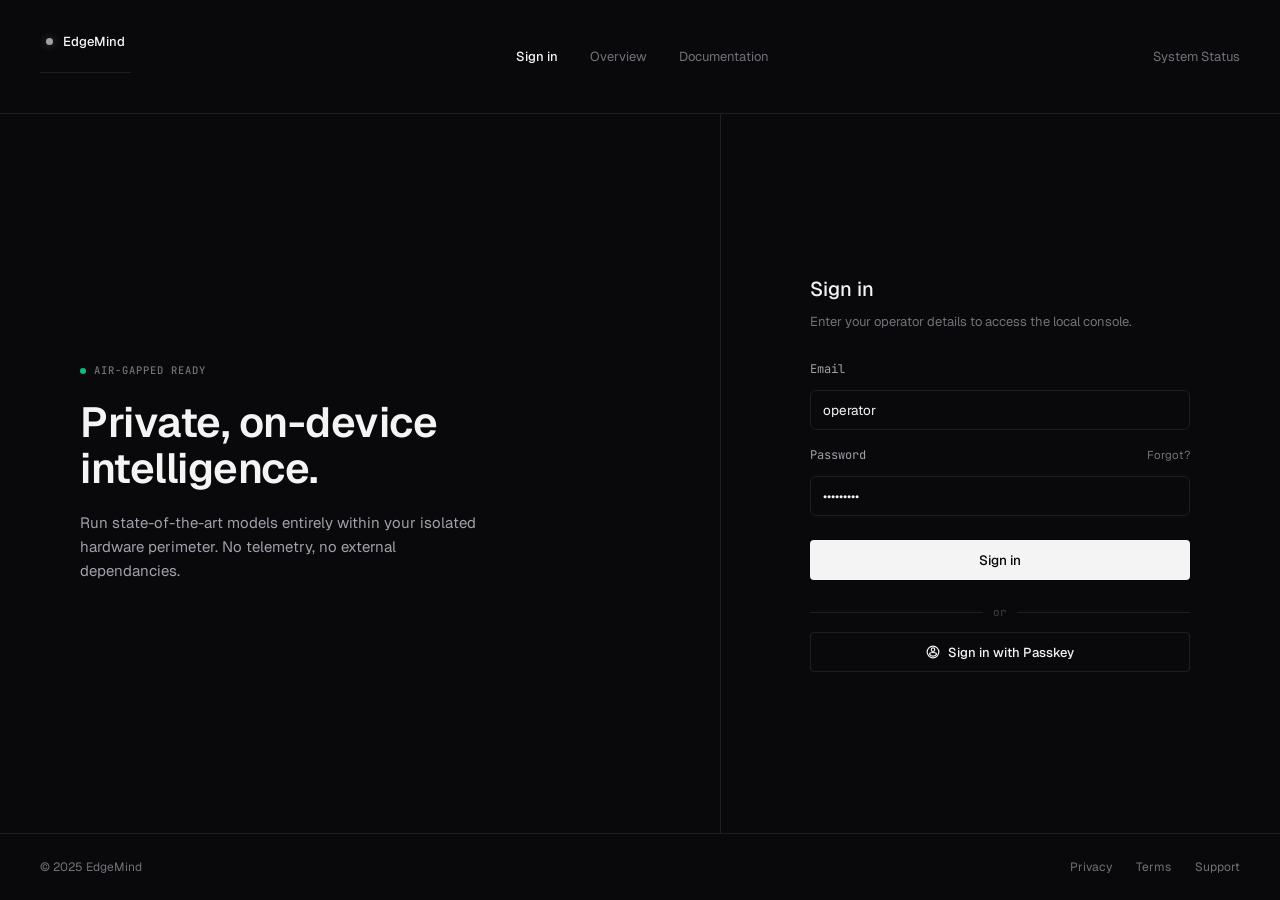
==== commit 44586c15: "Updated hardcoded buttons, added scrollbars and fixed model name" ====
--- a/frontend/index.html
+++ b/frontend/index.html
@@ -68,6 +68,28 @@
     overflow: hidden;
   }
 
+  /* Scrollbar Styling */
+  ::-webkit-scrollbar {
+    width: 12px;
+    height: 12px;
+  }
+  ::-webkit-scrollbar-track {
+    background: transparent;
+  }
+  ::-webkit-scrollbar-thumb {
+    background-color: var(--border-active);
+    border-radius: 10px;
+    border: 3px solid transparent;
+    background-clip: padding-box;
+  }
+  ::-webkit-scrollbar-thumb:hover {
+    background-color: var(--text-muted);
+  }
+  * {
+    scrollbar-width: thin;
+    scrollbar-color: var(--border-active) transparent;
+  }
+
   ::selection { background: rgba(228, 228, 231, 0.2); color: #fff; }
   a { color: inherit; text-decoration: none; }
   button, input, textarea { font-family: inherit; font-size: inherit; color: inherit; }
@@ -483,30 +505,6 @@
     flex-direction: row-reverse;
   }
   .chat-message.agent { align-self: flex-start; }
-
-  .message-avatar {
-    width: 32px;
-    height: 32px;
-    border-radius: var(--radius-full);
-    display: flex;
-    align-items: center;
-    justify-content: center;
-    font-size: 11px;
-    font-family: var(--font-mono);
-    font-weight: 600;
-    flex-shrink: 0;
-  }
-  .chat-message.user .message-avatar {
-    background: var(--panel-elevated);
-    border: 1px solid var(--border);
-    color: var(--text-primary);
-  }
-  .chat-message.agent .message-avatar {
-    background: linear-gradient(135deg, #3f3f46 0%, #18181b 100%);
-    color: #fff;
-    border: 1px solid var(--border-active);
-    box-shadow: 0 0 12px rgba(255, 255, 255, 0.05);
-  }
 
   .message-content {
     display: flex;
@@ -948,53 +946,103 @@
   }
   .data-table tr:hover td { background: var(--panel-hover); color: var(--text-primary); }
 
-  /* Login Overlay Modal */
-  .login-overlay {
+  /* Login Screen Redesign */
+  .login-screen {
     position: fixed;
     inset: 0;
-    background: rgba(9, 9, 11, 0.85);
-    backdrop-filter: blur(16px);
-    display: flex;
-    align-items: center;
+    background: var(--bg);
+    display: flex;
+    flex-direction: column;
+    z-index: 100;
+  }
+  .login-header-nav {
+    display: flex;
+    justify-content: space-between;
+    align-items: center;
+    padding: 24px 40px;
+    font-size: 13px;
+    font-family: var(--font-sans);
+    color: var(--text-muted);
+  }
+  .login-header-nav .brand {
+    color: var(--text-primary);
+    font-weight: 500;
+  }
+  .login-nav-center {
+    display: flex;
+    gap: 32px;
+  }
+  .login-nav-center a.active {
+    color: var(--text-primary);
+    font-weight: 500;
+  }
+  .login-main {
+    flex: 1;
+    display: flex;
+    border-top: 1px solid var(--border-subtle);
+    border-bottom: 1px solid var(--border-subtle);
+  }
+  .login-left, .login-right {
+    flex: 1;
+    display: flex;
+    flex-direction: column;
     justify-content: center;
-    z-index: 100;
-  }
-  .login-card {
-    width: 380px;
-    background: var(--panel);
-    border: 1px solid var(--border);
-    border-radius: var(--radius-lg);
-    padding: 28px;
-    box-shadow: var(--shadow-lg);
-    display: flex;
-    flex-direction: column;
-    gap: 16px;
-  }
-  .login-header { text-align: center; margin-bottom: 8px; }
-  .login-logo {
-    width: 44px;
-    height: 44px;
-    border-radius: var(--radius);
-    background: linear-gradient(135deg, #3f3f46 0%, #18181b 100%);
-    color: #fff;
-    font-size: 18px;
-    font-weight: 700;
-    display: flex;
-    align-items: center;
-    justify-content: center;
-    margin: 0 auto 12px;
-    border: 1px solid var(--border-active);
-    box-shadow: 0 0 20px rgba(255, 255, 255, 0.05);
-  }
-  .login-title {
-    font-size: 18px;
+  }
+  .login-left {
+    border-right: 1px solid var(--border-subtle);
+    padding: 60px 80px;
+    align-items: flex-start;
+  }
+  .login-hero-content {
+    max-width: 480px;
+  }
+  .login-hero-title {
+    font-size: 42px;
     font-weight: 600;
-    color: var(--text-primary);
-  }
-  .login-subtitle {
-    font-size: 12.5px;
+    line-height: 1.1;
+    color: var(--text-primary);
+    margin-bottom: 20px;
+    letter-spacing: -0.5px;
+  }
+  .login-hero-sub {
+    font-size: 15px;
+    line-height: 1.6;
+    color: var(--text-secondary);
+  }
+  .login-right {
+    align-items: center;
+  }
+  .login-form-container {
+    width: 100%;
+    max-width: 380px;
+  }
+  .login-divider {
+    display: flex;
+    align-items: center;
+    text-align: center;
+    margin: 24px 0 8px;
+    color: var(--border-active);
+  }
+  .login-divider::before, .login-divider::after {
+    content: '';
+    flex: 1;
+    border-bottom: 1px solid var(--border-subtle);
+  }
+  .login-divider span {
+    padding: 0 10px;
+    font-size: 11px;
+    font-family: var(--font-mono);
+  }
+  .login-footer {
+    display: flex;
+    justify-content: space-between;
+    align-items: center;
+    padding: 24px 40px;
+    font-size: 12px;
     color: var(--text-muted);
-    margin-top: 4px;
+  }
+  .login-footer a:hover {
+    color: var(--text-primary);
   }
   .form-group { display: flex; flex-direction: column; gap: 6px; }
   .form-label {
@@ -1147,7 +1195,7 @@
       <div class="topbar-actions">
         <div class="badge-pill active">
           <span class="status-dot"></span>
-          <span id="active-model-badge">qwen2.5:1.5b • Ollama</span>
+          <span id="active-model-badge">Loading models...</span>
         </div>
         <button class="icon-button" id="refresh-all-btn" title="Refresh data">
           <svg width="14" height="14" viewBox="0 0 24 24" fill="none" stroke="currentColor" stroke-width="2"><path d="M21.5 2v6h-6M21.34 15.57a10 10 0 1 1-.57-8.38l5.67-5.67"/></svg>
@@ -1291,7 +1339,7 @@
 
       <!-- ================= PAGE 2: KNOWLEDGE LIBRARY ================= -->
       <section class="page-view" id="page-knowledge">
-        <div class="table-panel">
+        <div class="table-panel" style="height: 100%;">
           <div class="table-panel-header">
             <div>
               <h2 style="font-size:16px;font-weight:600;">RAG Knowledge Documents</h2>
@@ -1306,7 +1354,7 @@
               </button>
             </div>
           </div>
-          <div style="padding:16px;" id="knowledge-list">
+          <div style="padding:16px; overflow-y: auto; flex: 1;" id="knowledge-list">
             <!-- Dynamic documents list -->
           </div>
         </div>
@@ -1314,14 +1362,14 @@
 
       <!-- ================= PAGE 3: DELIVERABLES / ARTIFACTS ================= -->
       <section class="page-view" id="page-artifacts">
-        <div class="table-panel">
+        <div class="table-panel" style="height: 100%;">
           <div class="table-panel-header">
             <div>
               <h2 style="font-size:16px;font-weight:600;">Generated Deliverables</h2>
               <p style="font-size:12px;color:var(--text-muted);margin-top:2px;" id="artifact-count-eyebrow">DOCX, XLSX, PDF files created by EdgeMind</p>
             </div>
           </div>
-          <div style="padding:16px;" id="artifacts-list">
+          <div style="padding:16px; overflow-y: auto; flex: 1;" id="artifacts-list">
             <!-- Dynamic artifacts list -->
           </div>
         </div>
@@ -1329,14 +1377,14 @@
 
       <!-- ================= PAGE 4: AUDIT TRAIL ================= -->
       <section class="page-view" id="page-audit">
-        <div class="table-panel">
+        <div class="table-panel" style="height: 100%;">
           <div class="table-panel-header">
             <div>
               <h2 style="font-size:16px;font-weight:600;">Cryptographic Audit Trail</h2>
               <p style="font-size:12px;color:var(--text-muted);margin-top:2px;">Tamper-evident hash-chained logs</p>
             </div>
           </div>
-          <div style="overflow-x:auto;">
+          <div style="overflow-x: auto; overflow-y: auto; flex: 1;">
             <table class="data-table">
               <thead>
                 <tr>
@@ -1358,50 +1406,27 @@
 
       <!-- ================= PAGE 5: NODE SETTINGS ================= -->
       <section class="page-view" id="page-settings">
-        <div class="table-panel">
+        <div class="table-panel" style="height: 100%;">
           <div class="table-panel-header">
             <div>
               <h2 style="font-size:16px;font-weight:600;">Model Registry</h2>
               <p style="font-size:12px;color:var(--text-muted);margin-top:2px;">Local Ollama models configured on this node</p>
             </div>
           </div>
-          <div style="overflow-x:auto;">
+          <div style="overflow-x: auto; overflow-y: auto; flex: 1;">
             <table class="data-table">
               <thead>
                 <tr>
                   <th>Model ID</th>
                   <th>Modality</th>
-                  <th>Role</th>
-                  <th>Quantization</th>
+                  <th>Capabilities</th>
+                  <th>VRAM</th>
                   <th>Status</th>
                   <th>Integrity</th>
                 </tr>
               </thead>
-              <tbody>
-                <tr>
-                  <td style="font-family:var(--font-mono);color:var(--text-primary);font-weight:500;">qwen2.5:1.5b</td>
-                  <td>Reasoning</td>
-                  <td style="font-family:var(--font-mono);">General / RAG</td>
-                  <td style="font-family:var(--font-mono);">Q4_K_M</td>
-                  <td><span class="status-indicator"><span class="status-dot"></span>active</span></td>
-                  <td style="color:var(--success);">✓ verified</td>
-                </tr>
-                <tr>
-                  <td style="font-family:var(--font-mono);color:var(--text-primary);font-weight:500;">qwen2.5-coder:1.5b</td>
-                  <td>Coding / Structuring</td>
-                  <td style="font-family:var(--font-mono);">Artifact Generation</td>
-                  <td style="font-family:var(--font-mono);">Q4_K_M</td>
-                  <td><span class="status-indicator"><span class="status-dot"></span>active</span></td>
-                  <td style="color:var(--success);">✓ verified</td>
-                </tr>
-                <tr>
-                  <td style="font-family:var(--font-mono);color:var(--text-primary);font-weight:500;">llava</td>
-                  <td>Vision / OCR</td>
-                  <td style="font-family:var(--font-mono);">Image Extraction</td>
-                  <td style="font-family:var(--font-mono);">Q4_0</td>
-                  <td><span class="status-indicator"><span class="status-dot"></span>active</span></td>
-                  <td style="color:var(--success);">✓ verified</td>
-                </tr>
+              <tbody id="models-body">
+                <!-- Dynamic model rows -->
               </tbody>
             </table>
           </div>
@@ -1412,24 +1437,76 @@
   </main>
 </div>
 
-<!-- LOGIN MODAL -->
-<div class="login-overlay" id="login">
-  <div class="login-card">
-    <div class="login-header">
-      <div class="login-logo">EM</div>
-      <h2 class="login-title">EdgeMind Sovereign AI</h2>
-      <p class="login-subtitle">Air-gapped Agentic Workbench</p>
+<!-- LOGIN SCREEN -->
+<div class="login-screen" id="login">
+  <header class="login-header-nav">
+    <div class="brand">
+      <span class="status-dot success"></span> EdgeMind
     </div>
-    <div class="form-group">
-      <label class="form-label">Username</label>
-      <input type="text" class="form-input" id="login-username" value="operator" placeholder="Username" />
+    <nav class="login-nav-center">
+      <a href="#" class="active">Sign in</a>
+      <a href="#">Overview</a>
+      <a href="#">Documentation</a>
+    </nav>
+    <div class="login-nav-right">
+      <a href="#">System Status</a>
     </div>
-    <div class="form-group">
-      <label class="form-label">Password</label>
-      <input type="password" class="form-input" id="login-password" value="kavach123" placeholder="Password" />
+  </header>
+
+  <main class="login-main">
+    <div class="login-left">
+      <div class="login-hero-content">
+        <div style="margin-bottom:20px; display:flex; align-items:center; gap:8px; font-family:var(--font-mono); font-size:10.5px; letter-spacing:1px; color:var(--text-muted); text-transform:uppercase; font-weight:500;">
+          <span style="width:6px; height:6px; border-radius:50%; background:#10b981;"></span>
+          Air-Gapped Ready
+        </div>
+        <h1 class="login-hero-title">Private, on-device<br/>intelligence.</h1>
+        <p class="login-hero-sub">Run state-of-the-art models entirely within your isolated<br/>hardware perimeter. No telemetry, no external<br/>dependancies.</p>
+      </div>
     </div>
-    <button class="btn-primary-block" id="enter-workspace-btn">Enter Workspace</button>
-  </div>
+    
+    <div class="login-right">
+      <div class="login-form-container">
+        <div style="margin-bottom: 28px;">
+          <h2 style="font-size: 20px; font-weight: 500; margin-bottom: 8px;">Sign in</h2>
+          <p style="color: var(--text-muted); font-size: 13px;">Enter your operator details to access the local console.</p>
+        </div>
+        
+        <div class="form-group" style="margin-bottom:16px;">
+          <label class="form-label" style="font-size:12px; color:var(--text-secondary); margin-bottom:6px; display:block;">Email</label>
+          <input type="text" class="form-input" id="login-username" value="operator" placeholder="name@domain.com" style="background:transparent; border-color:var(--border-subtle); padding:10px 12px;" />
+        </div>
+        
+        <div class="form-group" style="margin-bottom:16px;">
+          <div style="display:flex; justify-content:space-between; margin-bottom:6px;">
+            <label class="form-label" style="font-size:12px; color:var(--text-secondary);">Password</label>
+            <a href="#" style="font-size:11.5px; color:var(--text-muted);">Forgot?</a>
+          </div>
+          <input type="password" class="form-input" id="login-password" value="kavach123" placeholder="••••••••" style="background:transparent; border-color:var(--border-subtle); padding:10px 12px;" />
+        </div>
+        
+        <button id="enter-workspace-btn" style="background: var(--text-primary); color: var(--bg); border:none; width:100%; height:40px; border-radius:4px; font-weight:500; font-size:13.5px; margin-top:8px; cursor:pointer;">Sign in</button>
+        
+        <div class="login-divider">
+          <span>or</span>
+        </div>
+        
+        <button style="display:flex; align-items:center; justify-content:center; gap:8px; width:100%; height:40px; background:transparent; border:1px solid var(--border-subtle); border-radius:4px; font-weight:500; font-size:13px; color:var(--text-primary); cursor:not-allowed; margin-top:12px;">
+          <svg width="14" height="14" viewBox="0 0 24 24" fill="none" stroke="currentColor" stroke-width="2"><path d="M12 2C6.48 2 2 6.48 2 12s4.48 10 10 10 10-4.48 10-10S17.52 2 12 2zm0 3c1.66 0 3 1.34 3 3s-1.34 3-3 3-3-1.34-3-3 1.34-3 3-3zm0 14.2c-2.5 0-4.71-1.28-6-3.22.03-1.99 4-3.08 6-3.08 1.99 0 5.97 1.09 6 3.08-1.29 1.94-3.5 3.22-6 3.22z"/></svg>
+          Sign in with Passkey
+        </button>
+      </div>
+    </div>
+  </main>
+
+  <footer class="login-footer">
+    <div>© 2025 EdgeMind</div>
+    <div style="display:flex; gap:24px;">
+      <a href="#">Privacy</a>
+      <a href="#">Terms</a>
+      <a href="#">Support</a>
+    </div>
+  </footer>
 </div>
 
 <script src="app.js"></script>
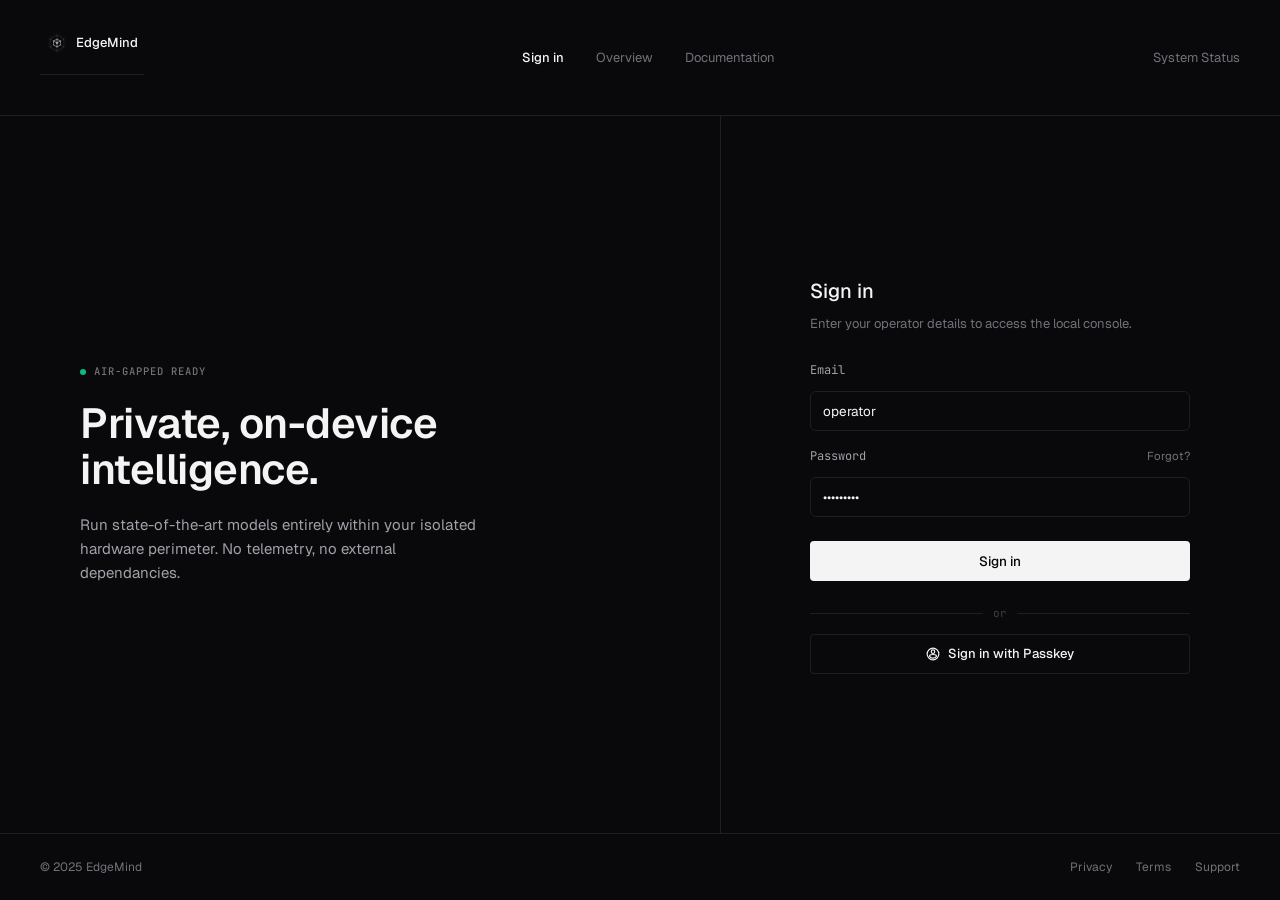
==== commit 15f85c29: "Added Feature Audit Trail and fixed knowledge library ui" ====
--- a/frontend/index.html
+++ b/frontend/index.html
@@ -125,18 +125,12 @@
     margin-bottom: 16px;
   }
   .brand-logo {
-    width: 30px;
-    height: 30px;
-    border-radius: var(--radius-sm);
-    background: linear-gradient(135deg, #3f3f46 0%, #18181b 100%);
-    border: 1px solid var(--border-active);
+    width: 38px;
+    height: 38px;
     display: flex;
     align-items: center;
     justify-content: center;
-    color: #fff;
-    font-weight: 700;
-    font-size: 14px;
-    box-shadow: 0 0 16px rgba(63, 63, 70, 0.4);
+    flex-shrink: 0;
   }
   .brand-info { display: flex; flex-direction: column; }
   .brand-title {
@@ -1118,7 +1112,53 @@
   <!-- LEFT SIDEBAR -->
   <aside class="sidebar">
     <div class="brand">
-      <div class="brand-logo">EM</div>
+      <div class="brand-logo">
+        <svg viewBox="0 0 100 100" width="38" height="38" style="overflow: visible;">
+          
+          <!-- 1. Outer Dashed Hexagon -->
+          <polygon points="50,5 88.97,27.5 88.97,72.5 50,95 11.03,72.5 11.03,27.5" 
+                   fill="none" stroke="#3f3f46" stroke-width="1.2" stroke-dasharray="3,3" />
+
+          <!-- 2. Mid Solid Hexagon -->
+          <polygon points="50,14 81.18,32 81.18,68 50,86 18.82,68 18.82,32" 
+                   fill="none" stroke="#52525b" stroke-width="1.5" stroke-linejoin="round" />
+
+          <!-- 3. Radial Spokes (Mid to Inner) -->
+          <line x1="50" y1="14" x2="50" y2="32" stroke="#52525b" stroke-width="1.5" />
+          <line x1="81.18" y1="32" x2="65.59" y2="41" stroke="#52525b" stroke-width="1.5" />
+          <line x1="81.18" y1="68" x2="65.59" y2="59" stroke="#52525b" stroke-width="1.5" />
+          <line x1="50" y1="86" x2="50" y2="68" stroke="#52525b" stroke-width="1.5" />
+          <line x1="18.82" y1="68" x2="34.41" y2="59" stroke="#52525b" stroke-width="1.5" />
+          <line x1="18.82" y1="32" x2="34.41" y2="41" stroke="#52525b" stroke-width="1.5" />
+
+          <!-- 4. Inner Solid Hexagon -->
+          <polygon points="50,32 65.59,41 65.59,59 50,68 34.41,59 34.41,41" 
+                   fill="none" stroke="#ffffff" stroke-width="2" stroke-linejoin="round" />
+
+          <!-- 5. Inner Solid Y (Center to Top-Left, Top-Right, Bottom) -->
+          <line x1="50" y1="50" x2="34.41" y2="41" stroke="#ffffff" stroke-width="2" stroke-linecap="round" />
+          <line x1="50" y1="50" x2="65.59" y2="41" stroke="#ffffff" stroke-width="2" stroke-linecap="round" />
+          <line x1="50" y1="50" x2="50" y2="68" stroke="#ffffff" stroke-width="2" stroke-linecap="round" />
+
+          <!-- 6. Inner Dashed Line (Center to Top) -->
+          <line x1="50" y1="50" x2="50" y2="32" stroke="#ffffff" stroke-width="2" stroke-dasharray="3,3" stroke-linecap="round" />
+
+          <!-- 7. Dots -->
+          <circle cx="50" cy="14" r="1.5" fill="#71717a" />
+          <circle cx="81.18" cy="32" r="1.5" fill="#71717a" />
+          <circle cx="81.18" cy="68" r="1.5" fill="#71717a" />
+          <circle cx="50" cy="86" r="1.5" fill="#71717a" />
+          <circle cx="18.82" cy="68" r="1.5" fill="#71717a" />
+          <circle cx="18.82" cy="32" r="1.5" fill="#71717a" />
+          <circle cx="50" cy="32" r="2" fill="#a1a1aa" />
+          <circle cx="65.59" cy="41" r="2" fill="#a1a1aa" />
+          <circle cx="65.59" cy="59" r="2" fill="#a1a1aa" />
+          <circle cx="50" cy="68" r="2" fill="#a1a1aa" />
+          <circle cx="34.41" cy="59" r="2" fill="#a1a1aa" />
+          <circle cx="34.41" cy="41" r="2" fill="#a1a1aa" />
+          <circle cx="50" cy="50" r="2.5" fill="#ffffff" />
+        </svg>
+      </div>
       <div class="brand-info">
         <div class="brand-title">EdgeMind</div>
         <div class="brand-subtitle">AIR-GAPPED AGENT</div>
@@ -1440,8 +1480,48 @@
 <!-- LOGIN SCREEN -->
 <div class="login-screen" id="login">
   <header class="login-header-nav">
-    <div class="brand">
-      <span class="status-dot success"></span> EdgeMind
+    <div class="brand" style="display:flex; align-items:center; gap:8px;">
+      <div style="display:flex; align-items:center; justify-content:center; width:22px; height:22px;">
+        <svg viewBox="0 0 100 100" width="100%" height="100%" style="overflow: visible;">
+          <!-- 1. Outer Dashed Hexagon -->
+          <polygon points="50,5 88.97,27.5 88.97,72.5 50,95 11.03,72.5 11.03,27.5" 
+                   fill="none" stroke="#3f3f46" stroke-width="1.2" stroke-dasharray="3,3" />
+          <!-- 2. Mid Solid Hexagon -->
+          <polygon points="50,14 81.18,32 81.18,68 50,86 18.82,68 18.82,32" 
+                   fill="none" stroke="#52525b" stroke-width="1.5" stroke-linejoin="round" />
+          <!-- 3. Radial Spokes (Mid to Inner) -->
+          <line x1="50" y1="14" x2="50" y2="32" stroke="#52525b" stroke-width="1.5" />
+          <line x1="81.18" y1="32" x2="65.59" y2="41" stroke="#52525b" stroke-width="1.5" />
+          <line x1="81.18" y1="68" x2="65.59" y2="59" stroke="#52525b" stroke-width="1.5" />
+          <line x1="50" y1="86" x2="50" y2="68" stroke="#52525b" stroke-width="1.5" />
+          <line x1="18.82" y1="68" x2="34.41" y2="59" stroke="#52525b" stroke-width="1.5" />
+          <line x1="18.82" y1="32" x2="34.41" y2="41" stroke="#52525b" stroke-width="1.5" />
+          <!-- 4. Inner Solid Hexagon -->
+          <polygon points="50,32 65.59,41 65.59,59 50,68 34.41,59 34.41,41" 
+                   fill="none" stroke="#ffffff" stroke-width="2" stroke-linejoin="round" />
+          <!-- 5. Inner Solid Y (Center to Top-Left, Top-Right, Bottom) -->
+          <line x1="50" y1="50" x2="34.41" y2="41" stroke="#ffffff" stroke-width="2" stroke-linecap="round" />
+          <line x1="50" y1="50" x2="65.59" y2="41" stroke="#ffffff" stroke-width="2" stroke-linecap="round" />
+          <line x1="50" y1="50" x2="50" y2="68" stroke="#ffffff" stroke-width="2" stroke-linecap="round" />
+          <!-- 6. Inner Dashed Line (Center to Top) -->
+          <line x1="50" y1="50" x2="50" y2="32" stroke="#ffffff" stroke-width="2" stroke-dasharray="3,3" stroke-linecap="round" />
+          <!-- 7. Dots -->
+          <circle cx="50" cy="14" r="1.5" fill="#71717a" />
+          <circle cx="81.18" cy="32" r="1.5" fill="#71717a" />
+          <circle cx="81.18" cy="68" r="1.5" fill="#71717a" />
+          <circle cx="50" cy="86" r="1.5" fill="#71717a" />
+          <circle cx="18.82" cy="68" r="1.5" fill="#71717a" />
+          <circle cx="18.82" cy="32" r="1.5" fill="#71717a" />
+          <circle cx="50" cy="32" r="2" fill="#a1a1aa" />
+          <circle cx="65.59" cy="41" r="2" fill="#a1a1aa" />
+          <circle cx="65.59" cy="59" r="2" fill="#a1a1aa" />
+          <circle cx="50" cy="68" r="2" fill="#a1a1aa" />
+          <circle cx="34.41" cy="59" r="2" fill="#a1a1aa" />
+          <circle cx="34.41" cy="41" r="2" fill="#a1a1aa" />
+          <circle cx="50" cy="50" r="2.5" fill="#ffffff" />
+        </svg>
+      </div>
+      EdgeMind
     </div>
     <nav class="login-nav-center">
       <a href="#" class="active">Sign in</a>
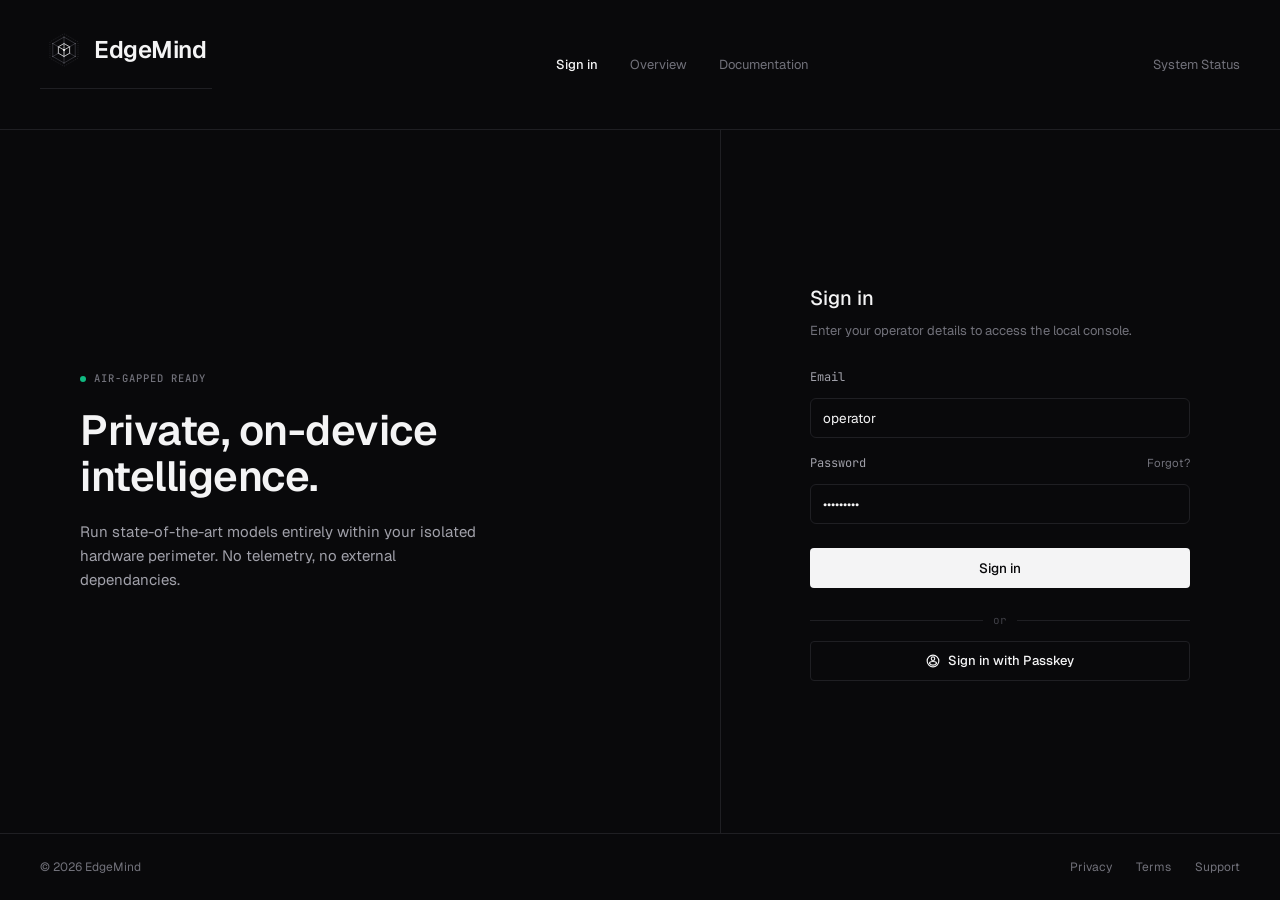
==== commit 0061a91e: "UI: Increase login logo size and update copyright year to 2026" ====
--- a/frontend/index.html
+++ b/frontend/index.html
@@ -1480,8 +1480,8 @@
 <!-- LOGIN SCREEN -->
 <div class="login-screen" id="login">
   <header class="login-header-nav">
-    <div class="brand" style="display:flex; align-items:center; gap:8px;">
-      <div style="display:flex; align-items:center; justify-content:center; width:22px; height:22px;">
+    <div class="brand" style="display:flex; align-items:center; gap:12px; font-size:24px; font-weight:600; letter-spacing:-0.5px; cursor:pointer;">
+      <div style="display:flex; align-items:center; justify-content:center; width:36px; height:36px;">
         <svg viewBox="0 0 100 100" width="100%" height="100%" style="overflow: visible;">
           <!-- 1. Outer Dashed Hexagon -->
           <polygon points="50,5 88.97,27.5 88.97,72.5 50,95 11.03,72.5 11.03,27.5" 
@@ -1580,7 +1580,7 @@
   </main>
 
   <footer class="login-footer">
-    <div>© 2025 EdgeMind</div>
+    <div>© 2026 EdgeMind</div>
     <div style="display:flex; gap:24px;">
       <a href="#">Privacy</a>
       <a href="#">Terms</a>
